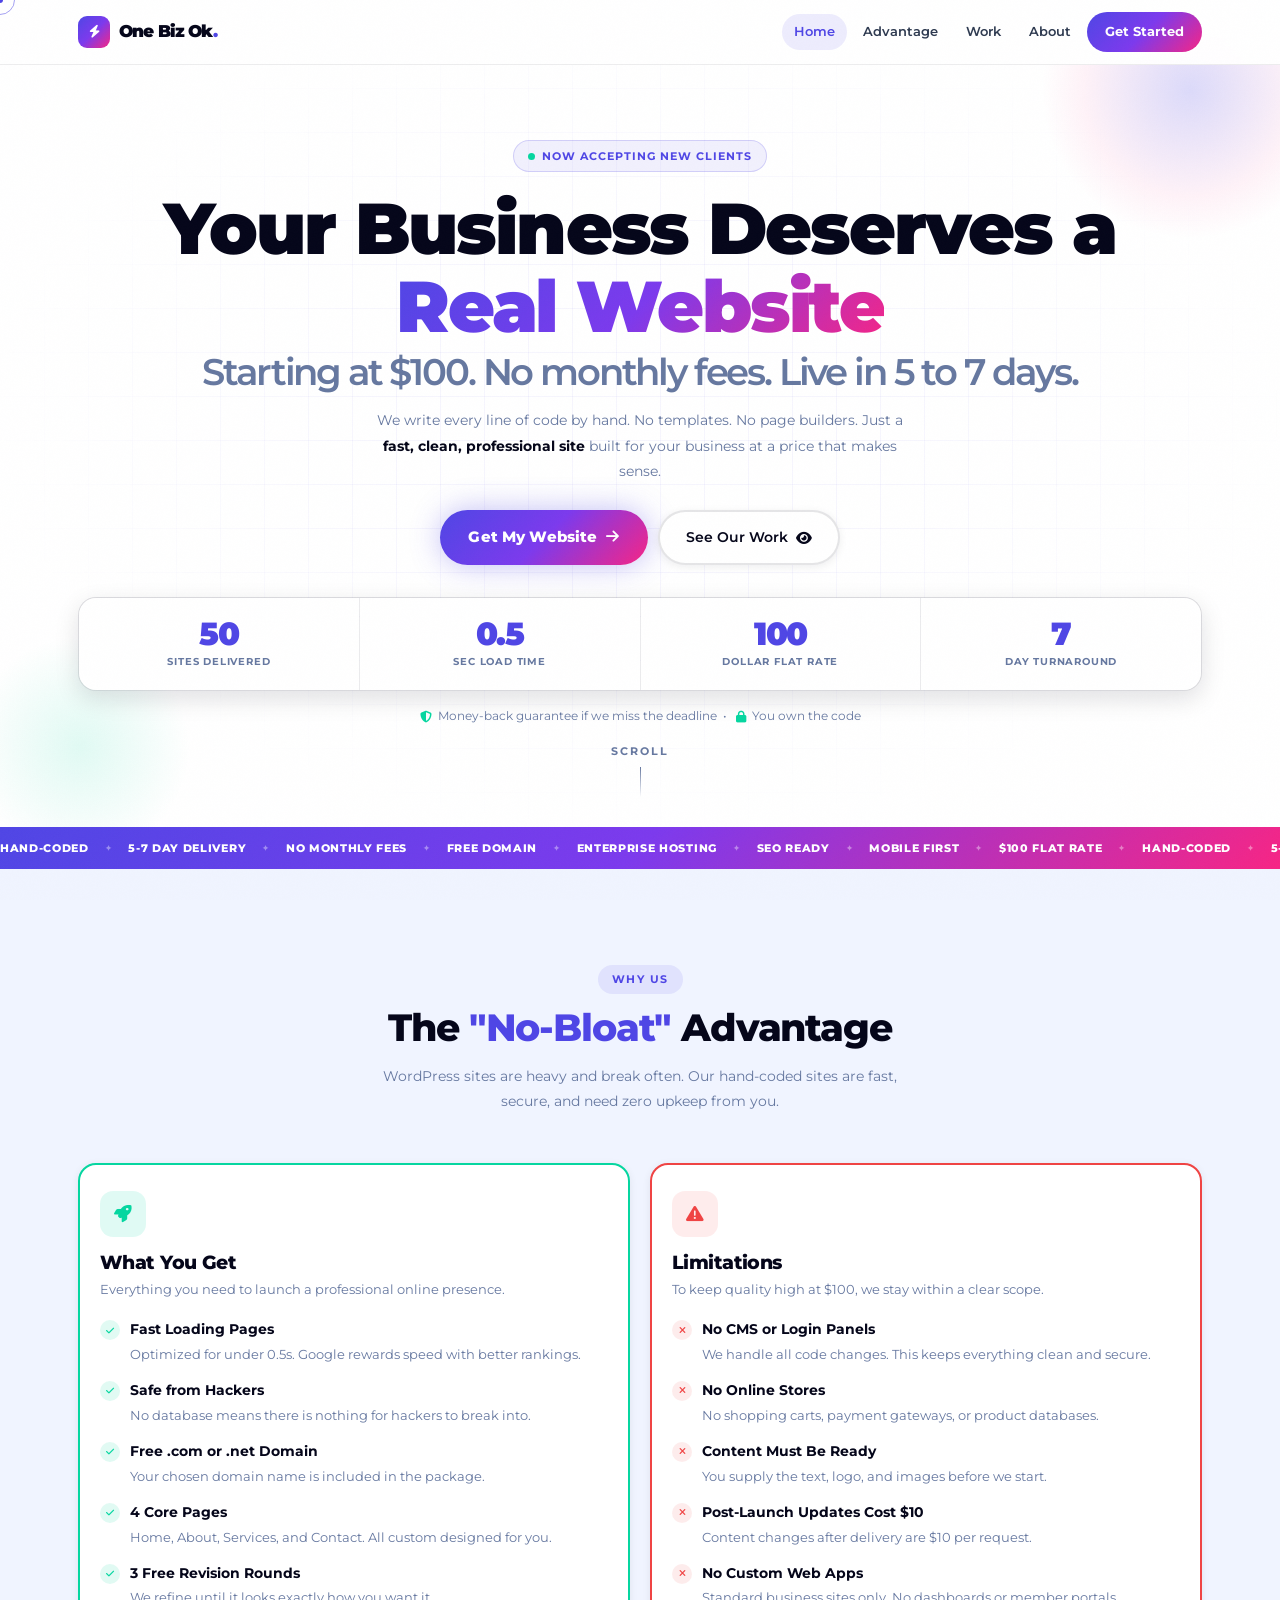
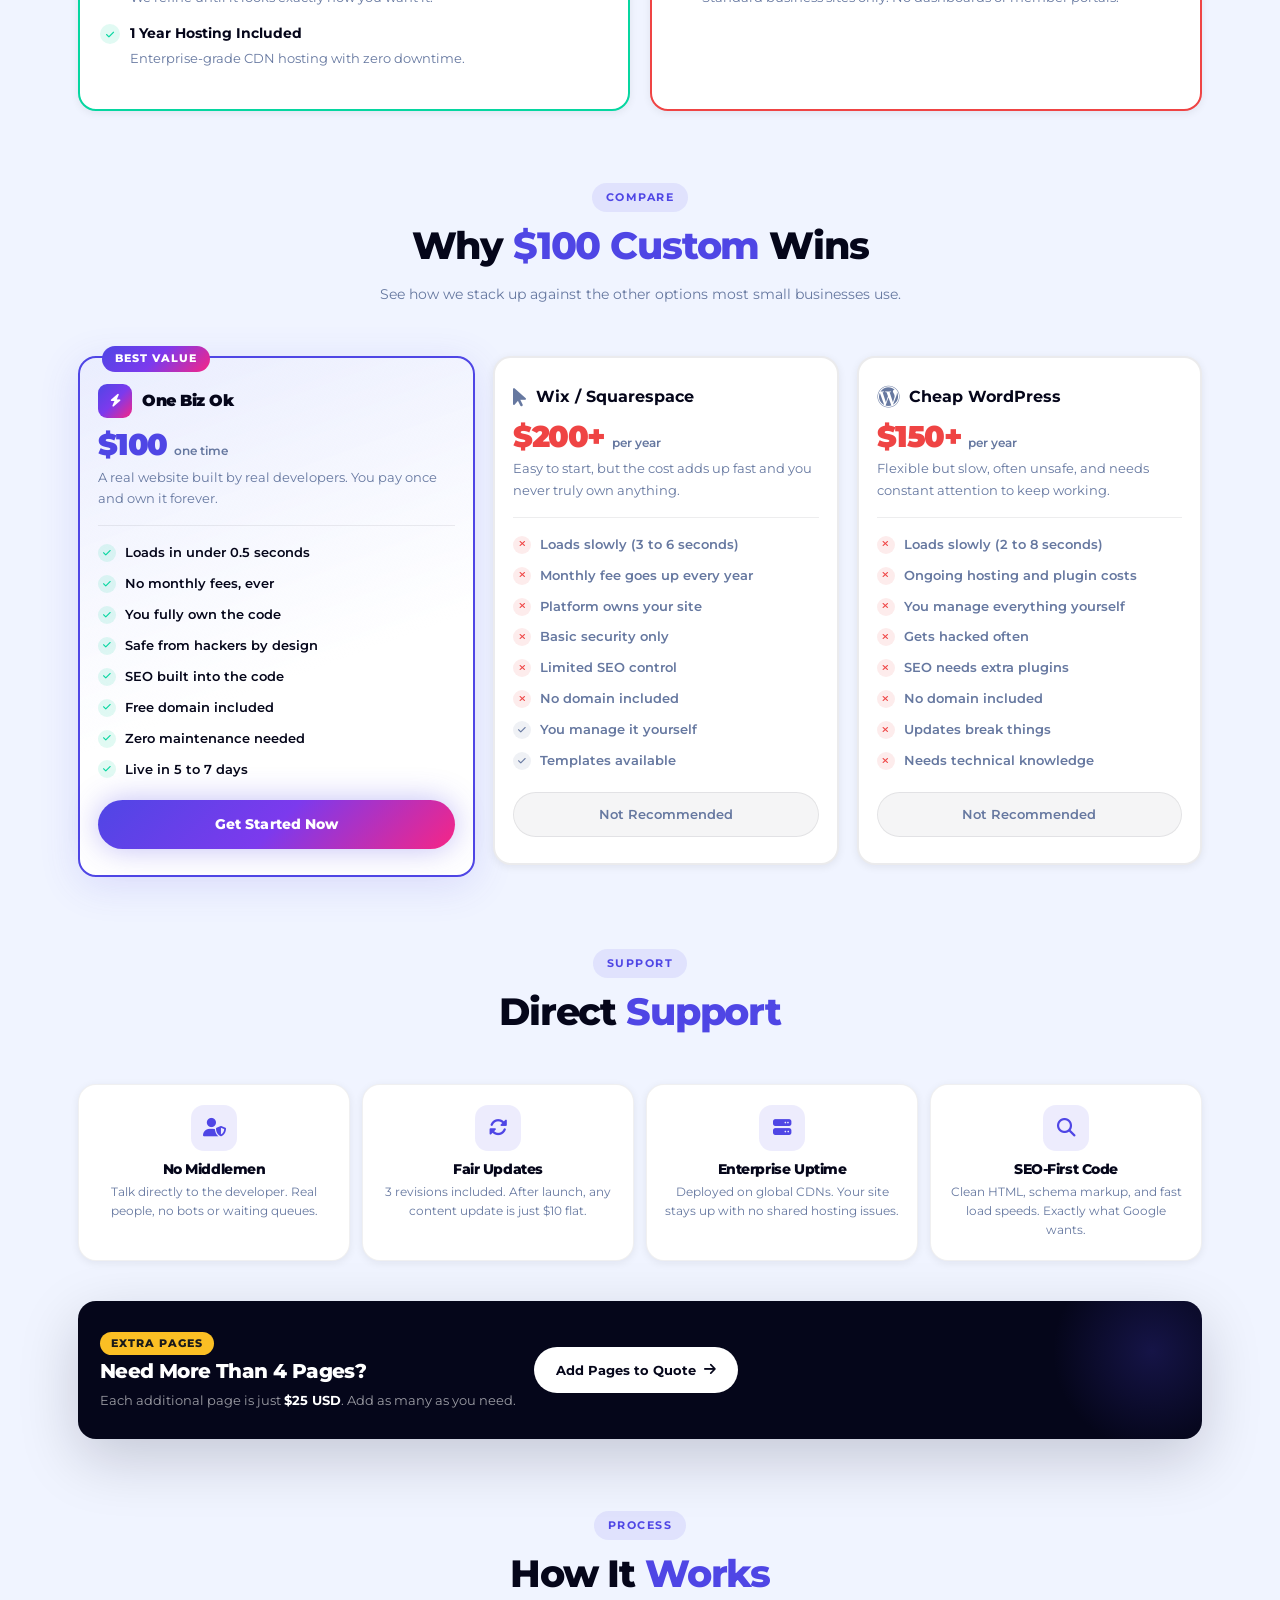
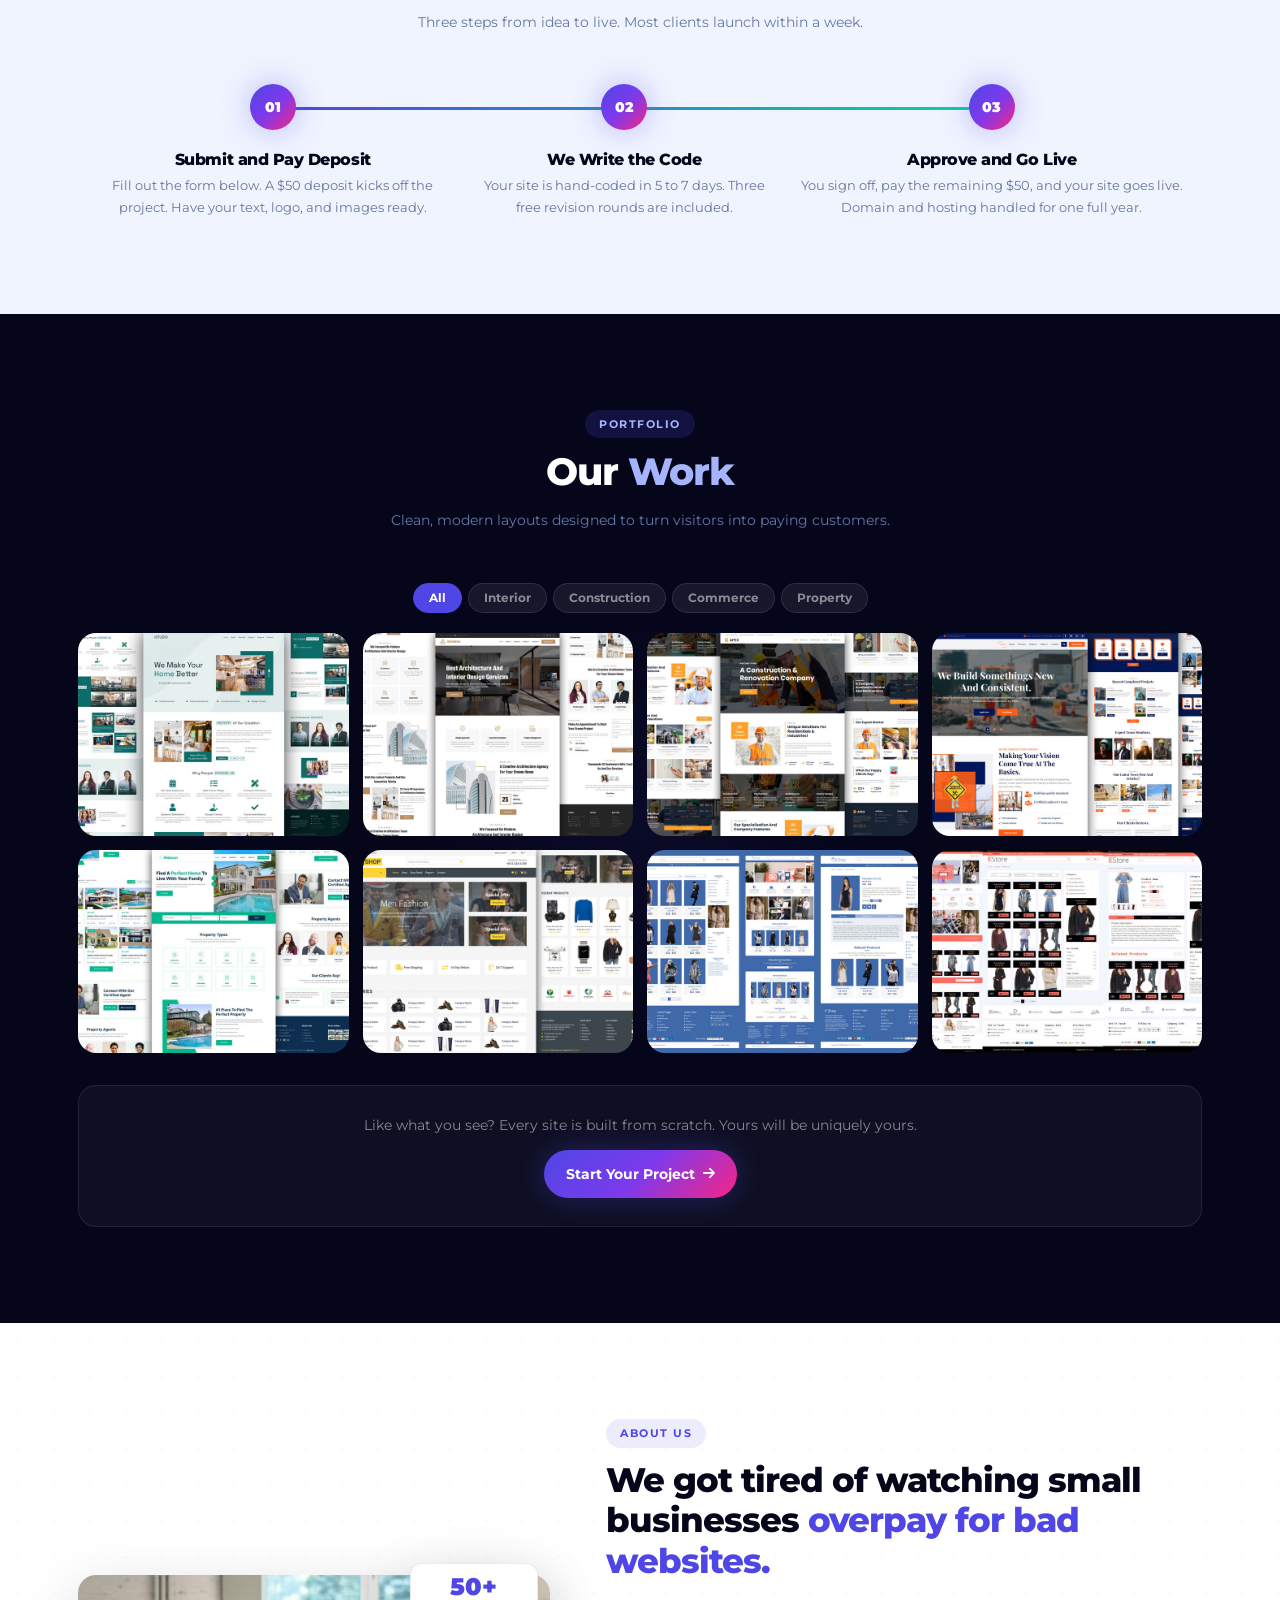
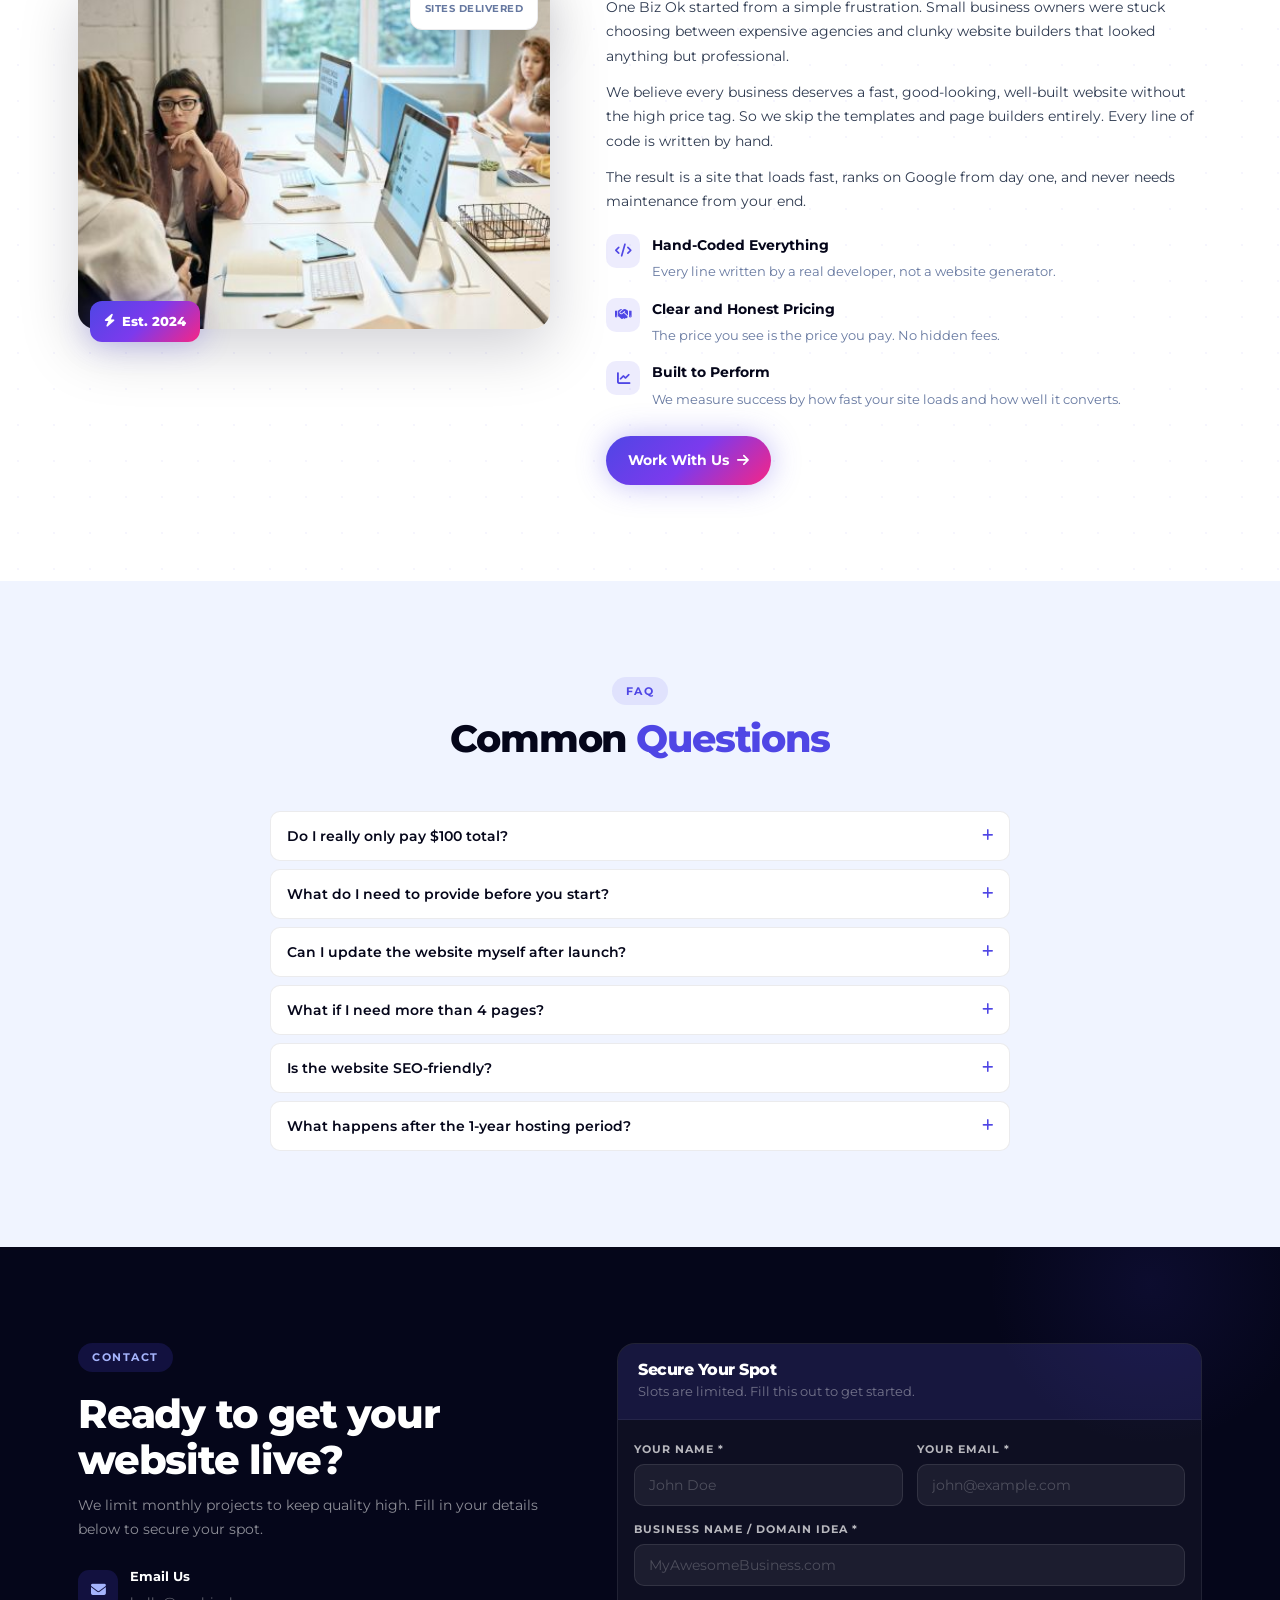
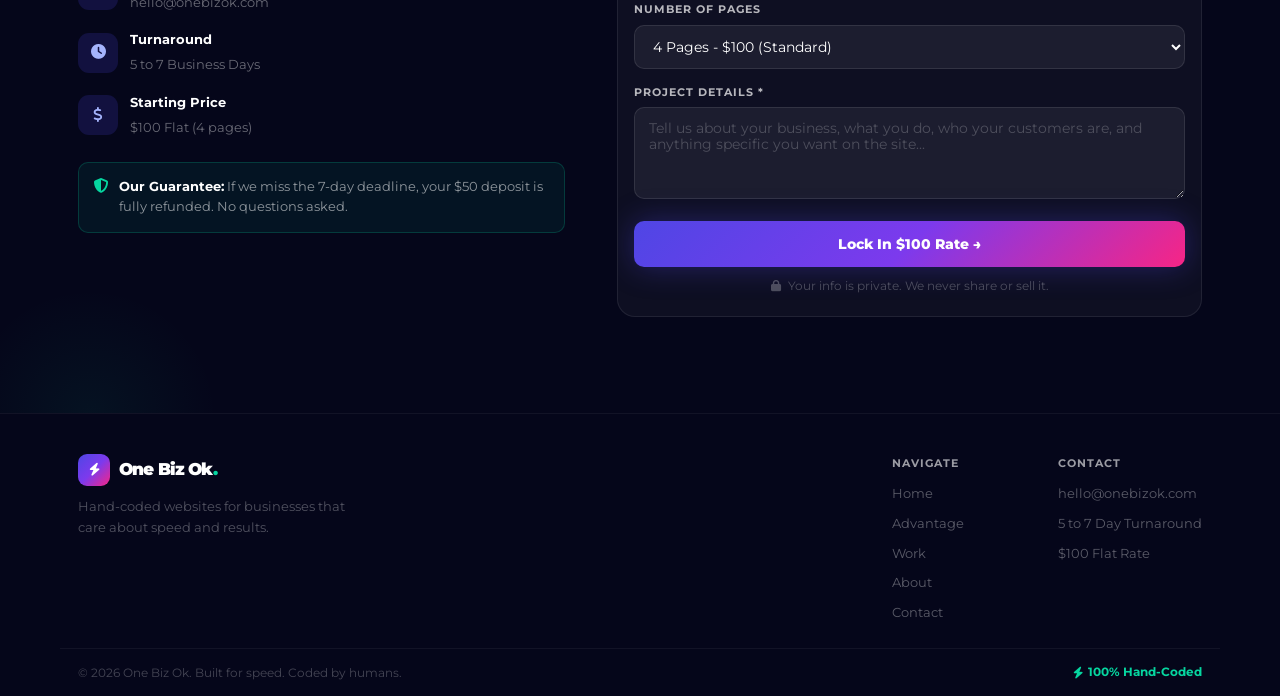
==== index.html @ f15f5c47 "Add files via upload" ====
<!DOCTYPE html>
<html lang="en">
<head>
    <meta charset="UTF-8">
    <meta name="viewport" content="width=device-width, initial-scale=1.0">
    <title>One Biz Ok | $100 Custom Websites for Small Businesses</title>
    <meta name="description" content="Get a fast, hand-coded custom website for just $100. Zero monthly fees, 5-7 day turnaround, SEO-ready. One website. One business. One price.">
    <meta name="keywords" content="affordable website design, custom website $100, small business website, fast website development, no monthly fees website">
    <meta property="og:title" content="One Biz Ok | $100 Custom Websites">
    <meta property="og:description" content="Fast, hand-coded websites for small businesses. One-time payment. 5-7 day delivery. Zero monthly fees.">
    <meta property="og:type" content="website">
    <meta name="robots" content="index, follow">
    <link rel="icon" type="image/png" href="favicon.png">
    <link rel="shortcut icon" href="favicon.ico">
    <link rel="preconnect" href="https://fonts.googleapis.com">
    <link rel="preconnect" href="https://fonts.gstatic.com" crossorigin>
    <link href="https://fonts.googleapis.com/css2?family=Montserrat:ital,wght@0,400;0,500;0,600;0,700;0,800;0,900;1,400&display=swap" rel="stylesheet">
    <link rel="stylesheet" href="https://cdnjs.cloudflare.com/ajax/libs/font-awesome/6.4.0/css/all.min.css">
    <link rel="stylesheet" href="styles.css">
    <script type="application/ld+json">
    {"@context":"https://schema.org","@type":"ProfessionalService","name":"One Biz Ok","description":"Affordable custom website development for small businesses","priceRange":"$100","serviceType":"Web Development"}
    </script>
</head>
<body>

<div class="cursor-dot"></div>
<div class="cursor-ring"></div>
<div class="noise-overlay"></div>

<!-- HEADER -->
<header class="obo-header" id="header">
    <div class="obo-nav-container">
        <a href="#home" class="obo-logo">
            <span class="logo-icon"><i class="fas fa-bolt"></i></span>
            <span class="logo-text">One Biz Ok<span class="logo-dot">.</span></span>
        </a>
        <nav class="obo-nav" id="mainNav">
            <a href="#home" class="nav-link active">Home</a>
            <a href="#advantage" class="nav-link">Advantage</a>
            <a href="#portfolio" class="nav-link">Work</a>
            <a href="#about" class="nav-link">About</a>
            <a href="#contact" class="obo-btn-nav nav-link">Get Started</a>
        </nav>
        <button class="obo-mobile-toggle" id="mobileToggle" aria-label="Toggle Menu">
            <span></span><span></span><span></span>
        </button>
    </div>
</header>

<!-- MOBILE MENU -->
<div class="mobile-menu" id="mobileMenu">
    <a href="#home" class="mobile-nav-link"><span><i class="fas fa-home" style="margin-right:10px;color:var(--primary);width:18px;"></i>Home</span><span class="nav-arrow"><i class="fas fa-arrow-right"></i></span></a>
    <a href="#advantage" class="mobile-nav-link"><span><i class="fas fa-bolt" style="margin-right:10px;color:var(--primary);width:18px;"></i>Advantage</span><span class="nav-arrow"><i class="fas fa-arrow-right"></i></span></a>
    <a href="#portfolio" class="mobile-nav-link"><span><i class="fas fa-images" style="margin-right:10px;color:var(--primary);width:18px;"></i>Work</span><span class="nav-arrow"><i class="fas fa-arrow-right"></i></span></a>
    <a href="#about" class="mobile-nav-link"><span><i class="fas fa-users" style="margin-right:10px;color:var(--primary);width:18px;"></i>About</span><span class="nav-arrow"><i class="fas fa-arrow-right"></i></span></a>
    <a href="#contact" class="mobile-nav-link mobile-cta"><i class="fas fa-arrow-right" style="margin-right:10px;"></i>Get Started Now</a>
    <div class="mobile-menu-footer">
        <div class="mobile-contact-info">
            <a href="mailto:hello@onebizok.com"><i class="fas fa-envelope"></i>hello@onebizok.com</a>
            <a href="#contact"><i class="fas fa-dollar-sign"></i>$100 flat rate, 4 pages</a>
        </div>
    </div>
</div>

<!-- HERO -->
<section id="home" class="obo-hero">
    <div class="hero-grid-bg"></div>
    <div class="hero-glow-1"></div>
    <div class="hero-glow-2"></div>
    <div class="obo-container">
        <div class="hero-container">
            <div class="hero-eyebrow">
                <span class="eyebrow-dot"></span>
                Now Accepting New Clients
            </div>
            <h1 class="obo-title">
                Your Business Deserves a
                <span class="title-highlight">Real Website</span>
                <span class="title-price">Starting at $100. No monthly fees. Live in 5 to 7 days.</span>
            </h1>
            <p class="obo-subtitle">
                We write every line of code by hand. No templates. No page builders. Just a <strong>fast, clean, professional site</strong> built for your business at a price that makes sense.
            </p>
            <div class="obo-hero-actions">
                <a href="#contact" class="obo-btn-primary-lg">Get My Website <i class="fas fa-arrow-right"></i></a>
                <a href="#portfolio" class="obo-btn-ghost-lg">See Our Work <i class="fas fa-eye"></i></a>
            </div>
            <div class="obo-stats">
                <div class="stat-item">
                    <div class="stat-num" data-count="50">50</div>
                    <div class="stat-label">Sites Delivered</div>
                </div>
                <div class="stat-item">
                    <div class="stat-num" data-count="0.5">0.5</div>
                    <div class="stat-label">Sec Load Time</div>
                </div>
                <div class="stat-item">
                    <div class="stat-num" data-count="100">100</div>
                    <div class="stat-label">Dollar Flat Rate</div>
                </div>
                <div class="stat-item">
                    <div class="stat-num" data-count="7">7</div>
                    <div class="stat-label">Day Turnaround</div>
                </div>
            </div>
            <p class="hero-trust">
                <i class="fas fa-shield-alt"></i> Money-back guarantee if we miss the deadline &nbsp;&bull;&nbsp;
                <i class="fas fa-lock"></i> You own the code
            </p>
        </div>
    </div>
    <div class="hero-scroll-indicator">
        <span>Scroll</span>
        <div class="scroll-line"></div>
    </div>
</section>

<!-- MARQUEE -->
<div class="obo-marquee-wrapper">
    <div class="obo-marquee">
        <div class="marquee-track" aria-hidden="true">
            <span>Hand-Coded</span><span class="sep">&#10022;</span>
            <span>5-7 Day Delivery</span><span class="sep">&#10022;</span>
            <span>No Monthly Fees</span><span class="sep">&#10022;</span>
            <span>Free Domain</span><span class="sep">&#10022;</span>
            <span>Enterprise Hosting</span><span class="sep">&#10022;</span>
            <span>SEO Ready</span><span class="sep">&#10022;</span>
            <span>Mobile First</span><span class="sep">&#10022;</span>
            <span>$100 Flat Rate</span><span class="sep">&#10022;</span>
            <span>Hand-Coded</span><span class="sep">&#10022;</span>
            <span>5-7 Day Delivery</span><span class="sep">&#10022;</span>
            <span>No Monthly Fees</span><span class="sep">&#10022;</span>
            <span>Free Domain</span><span class="sep">&#10022;</span>
            <span>Enterprise Hosting</span><span class="sep">&#10022;</span>
            <span>SEO Ready</span><span class="sep">&#10022;</span>
            <span>Mobile First</span><span class="sep">&#10022;</span>
            <span>$100 Flat Rate</span><span class="sep">&#10022;</span>
        </div>
    </div>
</div>

<!-- ADVANTAGE -->
<section id="advantage" class="obo-section obo-light-bg">
    <div class="obo-container">
        <div class="section-header reveal">
            <div class="section-tag">Why Us</div>
            <h2 class="obo-section-title">The <span>"No-Bloat"</span> Advantage</h2>
            <p class="obo-section-desc">WordPress sites are heavy and break often. Our hand-coded sites are fast, secure, and need zero upkeep from you.</p>
        </div>

        <div class="obo-split-grid reveal">
            <div class="obo-panel obo-panel-green">
                <div class="panel-icon-wrap green-icon"><i class="fas fa-rocket"></i></div>
                <h3>What You Get</h3>
                <p class="panel-sub">Everything you need to launch a professional online presence.</p>
                <ul class="obo-check-list">
                    <li><div class="check-icon green-check"><i class="fas fa-check"></i></div><div><strong>Fast Loading Pages</strong><span>Optimized for under 0.5s. Google rewards speed with better rankings.</span></div></li>
                    <li><div class="check-icon green-check"><i class="fas fa-check"></i></div><div><strong>Safe from Hackers</strong><span>No database means there is nothing for hackers to break into.</span></div></li>
                    <li><div class="check-icon green-check"><i class="fas fa-check"></i></div><div><strong>Free .com or .net Domain</strong><span>Your chosen domain name is included in the package.</span></div></li>
                    <li><div class="check-icon green-check"><i class="fas fa-check"></i></div><div><strong>4 Core Pages</strong><span>Home, About, Services, and Contact. All custom designed for you.</span></div></li>
                    <li><div class="check-icon green-check"><i class="fas fa-check"></i></div><div><strong>3 Free Revision Rounds</strong><span>We refine until it looks exactly how you want it.</span></div></li>
                    <li><div class="check-icon green-check"><i class="fas fa-check"></i></div><div><strong>1 Year Hosting Included</strong><span>Enterprise-grade CDN hosting with zero downtime.</span></div></li>
                </ul>
            </div>
            <div class="obo-panel obo-panel-red">
                <div class="panel-icon-wrap red-icon"><i class="fas fa-exclamation-triangle"></i></div>
                <h3>Limitations</h3>
                <p class="panel-sub">To keep quality high at $100, we stay within a clear scope.</p>
                <ul class="obo-check-list">
                    <li><div class="check-icon red-check"><i class="fas fa-times"></i></div><div><strong>No CMS or Login Panels</strong><span>We handle all code changes. This keeps everything clean and secure.</span></div></li>
                    <li><div class="check-icon red-check"><i class="fas fa-times"></i></div><div><strong>No Online Stores</strong><span>No shopping carts, payment gateways, or product databases.</span></div></li>
                    <li><div class="check-icon red-check"><i class="fas fa-times"></i></div><div><strong>Content Must Be Ready</strong><span>You supply the text, logo, and images before we start.</span></div></li>
                    <li><div class="check-icon red-check"><i class="fas fa-times"></i></div><div><strong>Post-Launch Updates Cost $10</strong><span>Content changes after delivery are $10 per request.</span></div></li>
                    <li><div class="check-icon red-check"><i class="fas fa-times"></i></div><div><strong>No Custom Web Apps</strong><span>Standard business sites only. No dashboards or member portals.</span></div></li>
                </ul>
            </div>
        </div>

        <div class="section-header reveal" style="margin-top:72px;">
            <div class="section-tag">Compare</div>
            <h2 class="obo-section-title">Why <span>$100 Custom</span> Wins</h2>
            <p class="obo-section-desc">See how we stack up against the other options most small businesses use.</p>
        </div>
        <div class="compare-cards reveal">

            <div class="compare-card compare-card-featured">
                <div class="compare-card-badge">Best Value</div>
                <div class="compare-card-logo">
                    <span class="logo-icon" style="width:34px;height:34px;font-size:0.8rem;"><i class="fas fa-bolt"></i></span>
                    <span style="font-weight:900;font-size:0.97rem;letter-spacing:-0.03em;">One Biz Ok</span>
                </div>
                <div class="compare-price">$100 <span>one time</span></div>
                <p class="compare-desc">A real website built by real developers. You pay once and own it forever.</p>
                <ul class="compare-list">
                    <li><i class="fas fa-check"></i> Loads in under 0.5 seconds</li>
                    <li><i class="fas fa-check"></i> No monthly fees, ever</li>
                    <li><i class="fas fa-check"></i> You fully own the code</li>
                    <li><i class="fas fa-check"></i> Safe from hackers by design</li>
                    <li><i class="fas fa-check"></i> SEO built into the code</li>
                    <li><i class="fas fa-check"></i> Free domain included</li>
                    <li><i class="fas fa-check"></i> Zero maintenance needed</li>
                    <li><i class="fas fa-check"></i> Live in 5 to 7 days</li>
                </ul>
                <a href="#contact" class="compare-cta-btn">Get Started Now</a>
            </div>

            <div class="compare-card">
                <div class="compare-card-logo">
                    <i class="fas fa-mouse-pointer" style="color:var(--text-light);font-size:1.3rem;"></i>
                    <span style="font-weight:700;font-size:0.97rem;">Wix / Squarespace</span>
                </div>
                <div class="compare-price compare-price-bad">$200+ <span>per year</span></div>
                <p class="compare-desc">Easy to start, but the cost adds up fast and you never truly own anything.</p>
                <ul class="compare-list compare-list-bad">
                    <li><i class="fas fa-times"></i> Loads slowly (3 to 6 seconds)</li>
                    <li><i class="fas fa-times"></i> Monthly fee goes up every year</li>
                    <li><i class="fas fa-times"></i> Platform owns your site</li>
                    <li><i class="fas fa-times"></i> Basic security only</li>
                    <li><i class="fas fa-times"></i> Limited SEO control</li>
                    <li><i class="fas fa-times"></i> No domain included</li>
                    <li><i class="fas fa-check compare-neutral"></i> You manage it yourself</li>
                    <li><i class="fas fa-check compare-neutral"></i> Templates available</li>
                </ul>
                <div class="compare-no-btn">Not Recommended</div>
            </div>

            <div class="compare-card">
                <div class="compare-card-logo">
                    <i class="fab fa-wordpress" style="color:var(--text-light);font-size:1.4rem;"></i>
                    <span style="font-weight:700;font-size:0.97rem;">Cheap WordPress</span>
                </div>
                <div class="compare-price compare-price-bad">$150+ <span>per year</span></div>
                <p class="compare-desc">Flexible but slow, often unsafe, and needs constant attention to keep working.</p>
                <ul class="compare-list compare-list-bad">
                    <li><i class="fas fa-times"></i> Loads slowly (2 to 8 seconds)</li>
                    <li><i class="fas fa-times"></i> Ongoing hosting and plugin costs</li>
                    <li><i class="fas fa-times"></i> You manage everything yourself</li>
                    <li><i class="fas fa-times"></i> Gets hacked often</li>
                    <li><i class="fas fa-times"></i> SEO needs extra plugins</li>
                    <li><i class="fas fa-times"></i> No domain included</li>
                    <li><i class="fas fa-times"></i> Updates break things</li>
                    <li><i class="fas fa-times"></i> Needs technical knowledge</li>
                </ul>
                <div class="compare-no-btn">Not Recommended</div>
            </div>

        </div>

        <div class="section-header reveal" style="margin-top:72px;">
            <div class="section-tag">Support</div>
            <h2 class="obo-section-title">Direct <span>Support</span></h2>
        </div>
        <div class="obo-support-grid reveal">
            <div class="obo-support-card"><div class="support-icon-wrap"><i class="fas fa-user-shield"></i></div><h3>No Middlemen</h3><p>Talk directly to the developer. Real people, no bots or waiting queues.</p></div>
            <div class="obo-support-card"><div class="support-icon-wrap"><i class="fas fa-sync-alt"></i></div><h3>Fair Updates</h3><p>3 revisions included. After launch, any content update is just $10 flat.</p></div>
            <div class="obo-support-card"><div class="support-icon-wrap"><i class="fas fa-server"></i></div><h3>Enterprise Uptime</h3><p>Deployed on global CDNs. Your site stays up with no shared hosting issues.</p></div>
            <div class="obo-support-card"><div class="support-icon-wrap"><i class="fas fa-search"></i></div><h3>SEO-First Code</h3><p>Clean HTML, schema markup, and fast load speeds. Exactly what Google wants.</p></div>
        </div>

        <div class="obo-upsell-banner reveal">
            <div class="upsell-glow"></div>
            <div class="obo-upsell-content">
                <div class="upsell-tag">Extra Pages</div>
                <h3>Need More Than 4 Pages?</h3>
                <p>Each additional page is just <strong>$25 USD</strong>. Add as many as you need.</p>
            </div>
            <a href="#contact" class="obo-btn-upsell">Add Pages to Quote <i class="fas fa-arrow-right"></i></a>
        </div>

        <div class="section-header reveal" style="margin-top:72px;">
            <div class="section-tag">Process</div>
            <h2 class="obo-section-title">How It <span>Works</span></h2>
            <p class="obo-section-desc">Three steps from idea to live. Most clients launch within a week.</p>
        </div>
        <div class="obo-timeline reveal">
            <div class="obo-step">
                <div class="obo-step-num">01</div>
                <div class="step-content">
                    <h4>Submit and Pay Deposit</h4>
                    <p>Fill out the form below. A $50 deposit kicks off the project. Have your text, logo, and images ready.</p>
                </div>
            </div>
            <div class="obo-step">
                <div class="obo-step-num">02</div>
                <div class="step-content">
                    <h4>We Write the Code</h4>
                    <p>Your site is hand-coded in 5 to 7 days. Three free revision rounds are included.</p>
                </div>
            </div>
            <div class="obo-step">
                <div class="obo-step-num">03</div>
                <div class="step-content">
                    <h4>Approve and Go Live</h4>
                    <p>You sign off, pay the remaining $50, and your site goes live. Domain and hosting handled for one full year.</p>
                </div>
            </div>
        </div>
    </div>
</section>

<!-- PORTFOLIO -->
<section id="portfolio" class="obo-section obo-dark-section">
    <div class="portfolio-bg-glow"></div>
    <div class="obo-container">
        <div class="section-header reveal">
            <div class="section-tag light-tag">Portfolio</div>
            <h2 class="obo-section-title light-title">Our <span>Work</span></h2>
            <p class="obo-section-desc light-desc">Clean, modern layouts designed to turn visitors into paying customers.</p>
        </div>
        <div class="portfolio-filter reveal">
            <button class="filter-btn active" data-filter="all">All</button>
            <button class="filter-btn" data-filter="interior">Interior</button>
            <button class="filter-btn" data-filter="construction">Construction</button>
            <button class="filter-btn" data-filter="ecommerce">Commerce</button>
            <button class="filter-btn" data-filter="property">Property</button>
        </div>
        <div class="obo-portfolio-grid reveal">
            <div class="obo-portfolio-item" onclick="openLightbox(0)" data-category="interior"><img src="images/demo/interior-design-website-template.jpg" alt="Interior Design Website" loading="lazy"><div class="obo-overlay"><div class="overlay-content"><div class="overlay-circle"><i class="fas fa-eye"></i></div><h4>Interior Design</h4><span class="overlay-tag">Lifestyle</span></div></div></div>
            <div class="obo-portfolio-item" onclick="openLightbox(1)" data-category="construction"><img src="images/demo/architecture-html-template.jpg" alt="Architecture Website" loading="lazy"><div class="obo-overlay"><div class="overlay-content"><div class="overlay-circle"><i class="fas fa-eye"></i></div><h4>Architecture</h4><span class="overlay-tag">Construction</span></div></div></div>
            <div class="obo-portfolio-item" onclick="openLightbox(2)" data-category="construction"><img src="images/demo/home-repair-website-template.jpg" alt="Home Repair Website" loading="lazy"><div class="obo-overlay"><div class="overlay-content"><div class="overlay-circle"><i class="fas fa-eye"></i></div><h4>Home Repair</h4><span class="overlay-tag">Services</span></div></div></div>
            <div class="obo-portfolio-item" onclick="openLightbox(3)" data-category="construction"><img src="images/demo/building-construction-website-template.jpg" alt="Construction Website" loading="lazy"><div class="obo-overlay"><div class="overlay-content"><div class="overlay-circle"><i class="fas fa-eye"></i></div><h4>Construction</h4><span class="overlay-tag">Construction</span></div></div></div>
            <div class="obo-portfolio-item" onclick="openLightbox(4)" data-category="property"><img src="images/demo/real-estate-html-template.jpg" alt="Real Estate Website" loading="lazy"><div class="obo-overlay"><div class="overlay-content"><div class="overlay-circle"><i class="fas fa-eye"></i></div><h4>Real Estate</h4><span class="overlay-tag">Property</span></div></div></div>
            <div class="obo-portfolio-item" onclick="openLightbox(5)" data-category="ecommerce"><img src="images/demo/online-shop-website-template.jpg" alt="Online Shop Website" loading="lazy"><div class="obo-overlay"><div class="overlay-content"><div class="overlay-circle"><i class="fas fa-eye"></i></div><h4>Online Shop</h4><span class="overlay-tag">Commerce</span></div></div></div>
            <div class="obo-portfolio-item" onclick="openLightbox(6)" data-category="ecommerce"><img src="images/demo/bootstrap-ecommerce-template.jpg" alt="Fashion Store Website" loading="lazy"><div class="obo-overlay"><div class="overlay-content"><div class="overlay-circle"><i class="fas fa-eye"></i></div><h4>Fashion Store</h4><span class="overlay-tag">Commerce</span></div></div></div>
            <div class="obo-portfolio-item" onclick="openLightbox(7)" data-category="ecommerce"><img src="images/demo/ecommerce-html-template.jpg" alt="Ecommerce Website" loading="lazy"><div class="obo-overlay"><div class="overlay-content"><div class="overlay-circle"><i class="fas fa-eye"></i></div><h4>Modern Store</h4><span class="overlay-tag">Commerce</span></div></div></div>
        </div>
        <div class="portfolio-cta reveal">
            <p>Like what you see? Every site is built from scratch. Yours will be uniquely yours.</p>
            <a href="#contact" class="obo-btn-primary">Start Your Project <i class="fas fa-arrow-right"></i></a>
        </div>
    </div>
</section>

<!-- ABOUT -->
<section id="about" class="obo-section obo-about-section">
    <div class="about-bg-pattern"></div>
    <div class="obo-container">
        <div class="about-grid">
            <div class="about-image-col reveal">
                <div class="about-img-wrapper">
                    <img src="images/agency.jpg" alt="One Biz Ok Agency" class="about-img" loading="lazy">
                    <div class="about-img-badge"><i class="fas fa-bolt"></i><span>Est. 2024</span></div>
                    <div class="about-img-stat"><div class="about-stat-num">50+</div><div class="about-stat-label">Sites Delivered</div></div>
                </div>
            </div>
            <div class="about-content-col reveal reveal-delay-1">
                <div class="section-tag">About Us</div>
                <h2 class="about-title">We got tired of watching small businesses <span>overpay for bad websites.</span></h2>
                <p class="about-text">One Biz Ok started from a simple frustration. Small business owners were stuck choosing between expensive agencies and clunky website builders that looked anything but professional.</p>
                <p class="about-text">We believe every business deserves a fast, good-looking, well-built website without the high price tag. So we skip the templates and page builders entirely. Every line of code is written by hand.</p>
                <p class="about-text">The result is a site that loads fast, ranks on Google from day one, and never needs maintenance from your end.</p>
                <div class="about-values">
                    <div class="value-item"><div class="value-icon"><i class="fas fa-code"></i></div><div><strong>Hand-Coded Everything</strong><span>Every line written by a real developer, not a website generator.</span></div></div>
                    <div class="value-item"><div class="value-icon"><i class="fas fa-handshake"></i></div><div><strong>Clear and Honest Pricing</strong><span>The price you see is the price you pay. No hidden fees.</span></div></div>
                    <div class="value-item"><div class="value-icon"><i class="fas fa-chart-line"></i></div><div><strong>Built to Perform</strong><span>We measure success by how fast your site loads and how well it converts.</span></div></div>
                </div>
                <a href="#contact" class="obo-btn-primary about-btn">Work With Us <i class="fas fa-arrow-right"></i></a>
            </div>
        </div>
    </div>
</section>

<!-- FAQ -->
<section class="obo-section obo-light-bg">
    <div class="obo-container">
        <div class="section-header reveal">
            <div class="section-tag">FAQ</div>
            <h2 class="obo-section-title">Common <span>Questions</span></h2>
        </div>
        <div class="faq-grid reveal">
            <div class="faq-item"><button class="faq-question"><span>Do I really only pay $100 total?</span><i class="fas fa-plus faq-icon"></i></button><div class="faq-answer"><p>Yes. $50 upfront to start, $50 on delivery. After that, hosting renewal is a small annual fee (usually $15 to $30 per year). Content updates after launch are $10 per request. No monthly subscriptions, ever.</p></div></div>
            <div class="faq-item"><button class="faq-question"><span>What do I need to provide before you start?</span><i class="fas fa-plus faq-icon"></i></button><div class="faq-answer"><p>Your business name, the text content for each page, your logo (or we will use a simple text logo), and any images you want to use. The more detail you give us, the better the first draft will be.</p></div></div>
            <div class="faq-item"><button class="faq-question"><span>Can I update the website myself after launch?</span><i class="fas fa-plus faq-icon"></i></button><div class="faq-answer"><p>Not directly. There is no CMS login. This is by design. Static code cannot be accidentally broken. Any updates are handled by us for $10 per request, usually done within 24 to 48 hours.</p></div></div>
            <div class="faq-item"><button class="faq-question"><span>What if I need more than 4 pages?</span><i class="fas fa-plus faq-icon"></i></button><div class="faq-answer"><p>No problem. Additional pages are $25 each. Just mention it when you fill in the project form and we will add it to your quote before you pay the deposit.</p></div></div>
            <div class="faq-item"><button class="faq-question"><span>Is the website SEO-friendly?</span><i class="fas fa-plus faq-icon"></i></button><div class="faq-answer"><p>Yes. Every site includes proper semantic HTML, meta tags, Open Graph tags, structured data (schema markup), mobile optimization, and fast load speeds. These are all the technical SEO foundations Google looks for.</p></div></div>
            <div class="faq-item"><button class="faq-question"><span>What happens after the 1-year hosting period?</span><i class="fas fa-plus faq-icon"></i></button><div class="faq-answer"><p>We will notify you 30 days before it expires. Renewal is a small annual fee covering your domain and hosting. Most clients renew for under $30 per year. You can also take the code and host it yourself anywhere you like.</p></div></div>
        </div>
    </div>
</section>

<!-- CONTACT -->
<section id="contact" class="obo-section obo-dark-bg" style="overflow:hidden;">
    <div class="contact-glow-1"></div>
    <div class="contact-glow-2"></div>
    <div class="obo-container">
        <div class="obo-contact-grid">
            <div class="contact-info reveal">
                <div class="section-tag light-tag">Contact</div>
                <h2>Ready to get your<br>website live?</h2>
                <p>We limit monthly projects to keep quality high. Fill in your details below to secure your spot.</p>
                <div class="contact-methods">
                    <div class="contact-method"><div class="method-icon"><i class="fas fa-envelope"></i></div><div><strong>Email Us</strong><span>hello@onebizok.com</span></div></div>
                    <div class="contact-method"><div class="method-icon"><i class="fas fa-clock"></i></div><div><strong>Turnaround</strong><span>5 to 7 Business Days</span></div></div>
                    <div class="contact-method"><div class="method-icon"><i class="fas fa-dollar-sign"></i></div><div><strong>Starting Price</strong><span>$100 Flat (4 pages)</span></div></div>
                </div>
                <div class="contact-guarantee">
                    <i class="fas fa-shield-alt"></i>
                    <p><strong>Our Guarantee:</strong> If we miss the 7-day deadline, your $50 deposit is fully refunded. No questions asked.</p>
                </div>
            </div>
            <div class="contact-form-wrapper reveal reveal-delay-1">
                <div class="form-header">
                    <h3>Secure Your Spot</h3>
                    <p>Slots are limited. Fill this out to get started.</p>
                </div>
                <form id="obo-form" class="obo-form">
                    <input type="checkbox" name="botcheck" style="display:none;">
                    <div id="form-status" class="form-status"></div>
                    <div class="form-row">
                        <div class="input-group">
                            <label>Your Name *</label>
                            <input type="text" name="name" placeholder="John Doe" required autocomplete="name">
                        </div>
                        <div class="input-group">
                            <label>Your Email *</label>
                            <input type="email" name="email" placeholder="john@example.com" required autocomplete="email">
                        </div>
                    </div>
                    <div class="input-group">
                        <label>Business Name / Domain Idea *</label>
                        <input type="text" name="business" placeholder="MyAwesomeBusiness.com" required>
                    </div>
                    <div class="input-group">
                        <label>Number of Pages</label>
                        <select name="pages">
                            <option value="4 pages - $100">4 Pages - $100 (Standard)</option>
                            <option value="5 pages - $125">5 Pages - $125</option>
                            <option value="6 pages - $150">6 Pages - $150</option>
                            <option value="7+ pages - custom">7+ Pages - Custom Quote</option>
                        </select>
                    </div>
                    <div class="input-group">
                        <label>Project Details *</label>
                        <textarea name="message" placeholder="Tell us about your business, what you do, who your customers are, and anything specific you want on the site..." rows="4" required></textarea>
                    </div>
                    <button type="submit" class="obo-btn-submit">
                        <span id="btn-text">Lock In $100 Rate &rarr;</span>
                        <div id="btn-loader" class="btn-loader" style="display:none;"></div>
                    </button>
                    <p class="form-note"><i class="fas fa-lock"></i> Your info is private. We never share or sell it.</p>
                </form>
            </div>
        </div>
    </div>
</section>

<!-- FOOTER -->
<footer class="obo-footer">
    <div class="footer-inner">
        <div class="footer-brand">
            <a href="#home" class="obo-logo">
                <span class="logo-icon"><i class="fas fa-bolt"></i></span>
                <span class="logo-text">One Biz Ok<span class="logo-dot">.</span></span>
            </a>
            <p>Hand-coded websites for businesses that care about speed and results.</p>
        </div>
        <div class="footer-links">
            <div class="footer-col">
                <strong>Navigate</strong>
                <a href="#home">Home</a>
                <a href="#advantage">Advantage</a>
                <a href="#portfolio">Work</a>
                <a href="#about">About</a>
                <a href="#contact">Contact</a>
            </div>
            <div class="footer-col">
                <strong>Contact</strong>
                <a href="mailto:hello@onebizok.com">hello@onebizok.com</a>
                <span>5 to 7 Day Turnaround</span>
                <span>$100 Flat Rate</span>
            </div>
        </div>
    </div>
    <div class="footer-bottom">
        <p>&copy; <span id="year"></span> One Biz Ok. Built for speed. Coded by humans.</p>
        <p class="footer-badge"><i class="fas fa-bolt"></i> 100% Hand-Coded</p>
    </div>
</footer>

<!-- LIGHTBOX -->
<div id="lightbox" class="obo-lightbox" role="dialog" aria-label="Portfolio Viewer">
    <button class="lb-close" onclick="closeLightbox()" aria-label="Close">&times;</button>
    <button class="lb-control lb-prev" onclick="changeSlide(-1)" aria-label="Previous"><i class="fas fa-chevron-left"></i></button>
    <button class="lb-control lb-next" onclick="changeSlide(1)" aria-label="Next"><i class="fas fa-chevron-right"></i></button>
    <div class="lb-img-wrap" onclick="event.stopPropagation()">
        <img id="lightbox-img" src="" alt="Portfolio Image">
    </div>
    <div class="lb-counter"><span id="lb-current">1</span> / <span id="lb-total">8</span></div>
    <div class="lb-backdrop" onclick="closeLightbox()"></div>
</div>

<!-- SCROLL TO TOP -->
<button class="scroll-top" id="scrollTop" aria-label="Scroll to top">
    <i class="fas fa-arrow-up"></i>
</button>

<!-- SUCCESS POPUP -->
<div id="successPopup" class="success-popup">
    <div class="success-popup-inner">
        <div class="success-icon-ring">
            <i class="fas fa-check"></i>
        </div>
        <div class="success-sparkles">
            <span class="spark spark-1"></span>
            <span class="spark spark-2"></span>
            <span class="spark spark-3"></span>
            <span class="spark spark-4"></span>
        </div>
        <h3 id="successPopupTitle">Hello!</h3>
        <p id="successPopupMsg">We have received your request and will be in touch soon.</p>
        <div class="success-slot-badge">
            <i class="fas fa-fire"></i>
            <span id="successSlotText">Slots are limited. Thank you for securing yours.</span>
        </div>
        <div class="success-steps">
            <div class="success-step"><div class="ss-num">1</div><div class="ss-text">Request received</div></div>
            <div class="success-step-line"></div>
            <div class="success-step"><div class="ss-num">2</div><div class="ss-text">We confirm your slot</div></div>
            <div class="success-step-line"></div>
            <div class="success-step"><div class="ss-num">3</div><div class="ss-text">Build starts</div></div>
        </div>
        <button class="success-close-btn" id="successCloseBtn">Got it, thanks!</button>
    </div>
</div>
<div id="successOverlay" class="success-overlay"></div>


<script src="app.js"></script>
</body>
</html>
---- styles.css ----
@import url('https://fonts.googleapis.com/css2?family=Montserrat:ital,wght@0,400;0,500;0,600;0,700;0,800;0,900;1,400&display=swap');

/* ===========================
   VARIABLES
   =========================== */
:root {
    --bg-main: #ffffff;
    --bg-alt: #f0f4ff;
    --bg-dark: #05061a;
    --bg-dark-2: #0c0f2e;
    --text-main: #2e3a50;
    --text-dark: #05061a;
    --text-light: #6678a0;
    --primary: #4f46e5;
    --primary-hover: #3730a3;
    --primary-light: rgba(79, 70, 229, 0.1);
    --secondary: #f97316;
    --accent: #06d6a0;
    --accent2: #f72585;
    --danger: #ef4444;
    --warning: #fbbf24;
    --grad-main: linear-gradient(135deg, #4f46e5 0%, #7c3aed 50%, #f72585 100%);
    --shadow-sm: 0 2px 8px rgba(5, 6, 26, 0.07);
    --shadow-md: 0 8px 24px rgba(5, 6, 26, 0.12);
    --shadow-lg: 0 20px 60px rgba(5, 6, 26, 0.18);
    --shadow-glow: 0 0 30px rgba(79, 70, 229, 0.35);
    --radius: 18px;
    --radius-sm: 10px;
    --font: 'Montserrat', sans-serif;
    --transition: 0.3s cubic-bezier(0.4, 0, 0.2, 1);
}

/* ===========================
   RESET AND BASE
   =========================== */
*, *::before, *::after {
    margin: 0;
    padding: 0;
    box-sizing: border-box;
}
html {
    scroll-behavior: smooth;
    scroll-padding-top: 68px;
    font-size: 15px;
    overflow-x: hidden;
}
body {
    font-family: var(--font);
    color: var(--text-main);
    background: var(--bg-main);
    line-height: 1.65;
    overflow-x: hidden;
    -webkit-font-smoothing: antialiased;
    -moz-osx-font-smoothing: grayscale;
    margin: 0;
    padding: 0;
}
h1, h2, h3, h4, h5 {
    font-family: var(--font);
    color: var(--text-dark);
    font-weight: 800;
    line-height: 1.15;
    letter-spacing: -0.03em;
}
a { text-decoration: none; transition: var(--transition); color: inherit; }
img { display: block; max-width: 100%; }
button { font-family: var(--font); border: none; cursor: pointer; background: none; }
input, textarea, select { font-family: var(--font); }
::selection { background: var(--primary); color: white; }

/* Source protection */
body { -webkit-user-select: none; -ms-user-select: none; user-select: none; }
.input-group input,
.input-group textarea,
.input-group select { -webkit-user-select: text; user-select: text; }
img { -webkit-user-drag: none; }

/* ===========================
   NOISE OVERLAY
   =========================== */
.noise-overlay {
    position: fixed;
    top: 0; left: 0;
    width: 100%; height: 100%;
    pointer-events: none;
    z-index: 9999;
    opacity: 0.018;
    background-image: url("data:image/svg+xml,%3Csvg viewBox='0 0 200 200' xmlns='http://www.w3.org/2000/svg'%3E%3Cfilter id='n'%3E%3CfeTurbulence type='fractalNoise' baseFrequency='0.75' numOctaves='3' stitchTiles='stitch'/%3E%3C/filter%3E%3Crect width='100%25' height='100%25' filter='url(%23n)'/%3E%3C/svg%3E");
    background-size: 200px 200px;
}

/* ===========================
   CURSOR - Desktop only
   =========================== */
.cursor-dot {
    position: fixed;
    width: 6px; height: 6px;
    background: var(--primary);
    border-radius: 50%;
    pointer-events: none;
    z-index: 10000;
    transform: translate(-50%, -50%);
    transition: opacity 0.3s;
    display: none;
}
.cursor-ring {
    position: fixed;
    width: 30px; height: 30px;
    border: 1.5px solid rgba(79,70,229,0.5);
    border-radius: 50%;
    pointer-events: none;
    z-index: 9999;
    transform: translate(-50%, -50%);
    transition: width 0.3s, height 0.3s, opacity 0.3s;
    display: none;
}
.cursor-ring.hovered { width: 46px; height: 46px; background: rgba(79,70,229,0.06); }
@media (min-width: 769px) {
    .cursor-dot, .cursor-ring { display: block; }
}

/* ===========================
   SCROLL REVEAL
   =========================== */
.reveal {
    opacity: 0;
    transform: translateY(24px);
    transition: opacity 0.6s cubic-bezier(0.4,0,0.2,1), transform 0.6s cubic-bezier(0.4,0,0.2,1);
}
.reveal.visible { opacity: 1; transform: translateY(0); }
.reveal-delay-1 { transition-delay: 0.08s; }
.reveal-delay-2 { transition-delay: 0.16s; }
.reveal-delay-3 { transition-delay: 0.24s; }

/* ===========================
   LAYOUT
   =========================== */
.obo-container { max-width: 1160px; margin: 0 auto; padding: 0 18px; }
.obo-section { padding: 64px 0; position: relative; }
.obo-light-bg { background-color: var(--bg-alt); }
.obo-dark-bg { background-color: var(--bg-dark); color: white; }

.section-header { text-align: center; margin-bottom: 40px; }
.section-tag {
    display: inline-flex;
    align-items: center;
    gap: 6px;
    background: var(--primary-light);
    color: var(--primary);
    padding: 5px 14px;
    border-radius: 50px;
    font-size: 0.7rem;
    font-weight: 700;
    text-transform: uppercase;
    letter-spacing: 1.5px;
    margin-bottom: 12px;
}
.light-tag { background: rgba(79,70,229,0.18); color: #a5b4fc; }
.obo-section-title { font-size: 1.75rem; margin-bottom: 14px; color: var(--text-dark); }
.obo-section-title span { color: var(--primary); }
.light-title { color: #ffffff; }
.light-title span { color: #a5b4fc; }
.obo-section-desc { color: var(--text-light); font-size: 0.9rem; max-width: 560px; margin: 0 auto; line-height: 1.7; }
.light-desc { color: #6677a8; }

/* ===========================
   HEADER
   =========================== */
.obo-header {
    position: fixed;
    top: 0;
    width: 100%;
    background: rgba(255,255,255,0.96);
    backdrop-filter: blur(16px);
    -webkit-backdrop-filter: blur(16px);
    z-index: 1000;
    border-bottom: 1px solid rgba(5,6,26,0.07);
    transition: box-shadow 0.3s;
}
.obo-header.scrolled { box-shadow: 0 4px 24px rgba(5,6,26,0.1); }
.obo-nav-container {
    display: flex;
    justify-content: space-between;
    align-items: center;
    height: 64px;
    max-width: 1160px;
    margin: 0 auto;
    padding: 0 18px;
}
.obo-logo {
    display: flex;
    align-items: center;
    gap: 9px;
    font-size: 1.05rem;
    font-weight: 900;
    color: var(--text-dark);
    letter-spacing: -0.05em;
    flex-shrink: 0;
}
.logo-icon {
    width: 32px; height: 32px;
    background: var(--grad-main);
    border-radius: 9px;
    display: flex;
    align-items: center;
    justify-content: center;
    color: white;
    font-size: 0.8rem;
    flex-shrink: 0;
}
.logo-dot { color: var(--primary); }
.obo-nav { display: none; gap: 4px; align-items: center; }
.obo-nav a.nav-link {
    color: var(--text-main);
    font-weight: 600;
    font-size: 0.8rem;
    padding: 7px 12px;
    border-radius: 50px;
    transition: var(--transition);
    white-space: nowrap;
}
.obo-nav a.nav-link:hover,
.obo-nav a.nav-link.active { color: var(--primary); background: var(--primary-light); }
.obo-btn-nav {
    background: var(--grad-main) !important;
    color: white !important;
    padding: 9px 18px !important;
    border-radius: 50px !important;
    font-weight: 700 !important;
    font-size: 0.8rem !important;
    white-space: nowrap;
}

/* MOBILE TOGGLE */
.obo-mobile-toggle {
    display: flex;
    flex-direction: column;
    justify-content: center;
    align-items: center;
    width: 40px; height: 40px;
    gap: 5px;
    cursor: pointer;
    flex-shrink: 0;
}
.obo-mobile-toggle span {
    display: block;
    width: 22px; height: 2.5px;
    background: var(--text-dark);
    border-radius: 2px;
    transition: var(--transition);
}
.obo-mobile-toggle.open span:nth-child(1) { transform: translateY(7.5px) rotate(45deg); }
.obo-mobile-toggle.open span:nth-child(2) { opacity: 0; transform: scaleX(0); }
.obo-mobile-toggle.open span:nth-child(3) { transform: translateY(-7.5px) rotate(-45deg); }

/* MOBILE MENU */
.mobile-menu {
    position: fixed;
    top: 64px; left: 0; right: 0; bottom: 0;
    background: white;
    z-index: 998;
    display: flex;
    flex-direction: column;
    padding: 20px 18px 32px;
    transform: translateX(100%);
    transition: transform 0.38s cubic-bezier(0.4,0,0.2,1);
    overflow-y: auto;
    -webkit-overflow-scrolling: touch;
}
.mobile-menu.open { transform: translateX(0); }
.mobile-nav-link {
    display: flex;
    align-items: center;
    justify-content: space-between;
    padding: 15px 16px;
    font-weight: 700;
    font-size: 1.1rem;
    color: var(--text-dark);
    border-radius: 12px;
    transition: var(--transition);
    border-bottom: 1px solid rgba(5,6,26,0.05);
    letter-spacing: -0.02em;
    width: 100%;
}
.mobile-nav-link:last-of-type { border-bottom: none; }
.mobile-nav-link:hover { background: var(--primary-light); color: var(--primary); }
.mobile-nav-link .nav-arrow {
    width: 30px; height: 30px;
    border-radius: 50%;
    background: var(--primary-light);
    color: var(--primary);
    display: flex;
    align-items: center;
    justify-content: center;
    font-size: 0.7rem;
    flex-shrink: 0;
    transition: var(--transition);
}
.mobile-nav-link:hover .nav-arrow { background: var(--primary); color: white; }
.mobile-cta {
    margin-top: 14px !important;
    background: var(--grad-main) !important;
    color: white !important;
    border-radius: 50px !important;
    justify-content: center;
    font-size: 1rem !important;
    border-bottom: none !important;
    box-shadow: var(--shadow-glow);
    padding: 15px !important;
}
.mobile-menu-footer {
    margin-top: auto;
    padding-top: 20px;
    border-top: 1px solid rgba(5,6,26,0.06);
}
.mobile-contact-info { display: flex; flex-direction: column; gap: 10px; align-items: center; }
.mobile-contact-info a {
    font-size: 0.82rem;
    color: var(--text-light);
    font-weight: 500;
    display: flex;
    align-items: center;
    gap: 8px;
    justify-content: center;
    text-align: center;
}
.mobile-contact-info i { color: var(--primary); width: 14px; }

/* ===========================
   BUTTONS
   =========================== */
.obo-btn-primary-lg {
    display: inline-flex;
    align-items: center;
    justify-content: center;
    gap: 9px;
    background: var(--grad-main);
    color: white;
    padding: 15px 28px;
    border-radius: 50px;
    font-weight: 800;
    font-size: 0.92rem;
    box-shadow: var(--shadow-glow);
    transition: var(--transition);
    width: 100%;
    max-width: 300px;
    letter-spacing: 0.01em;
}
.obo-btn-primary-lg:hover { transform: translateY(-2px); box-shadow: 0 14px 35px rgba(79,70,229,0.45); }
.obo-btn-ghost-lg {
    display: inline-flex;
    align-items: center;
    justify-content: center;
    gap: 8px;
    background: white;
    color: var(--text-dark);
    padding: 14px 26px;
    border-radius: 50px;
    font-weight: 600;
    font-size: 0.88rem;
    border: 2px solid rgba(5,6,26,0.1);
    transition: var(--transition);
    width: 100%;
    max-width: 300px;
    box-shadow: var(--shadow-sm);
}
.obo-btn-ghost-lg:hover { border-color: var(--primary); color: var(--primary); }
.obo-btn-primary {
    display: inline-flex;
    align-items: center;
    gap: 8px;
    background: var(--grad-main);
    color: white;
    padding: 13px 22px;
    border-radius: 50px;
    font-weight: 700;
    font-size: 0.85rem;
    box-shadow: var(--shadow-glow);
    transition: var(--transition);
}
.obo-btn-primary:hover { transform: translateY(-2px); opacity: 0.9; }

/* ===========================
   HERO
   =========================== */
.obo-hero {
    display: flex;
    align-items: center;
    padding: 110px 0 72px;
    position: relative;
    overflow: hidden;
}
.hero-grid-bg {
    position: absolute;
    inset: 0;
    background-image:
        linear-gradient(rgba(79,70,229,0.05) 1px, transparent 1px),
        linear-gradient(90deg, rgba(79,70,229,0.05) 1px, transparent 1px);
    background-size: 44px 44px;
    -webkit-mask-image: radial-gradient(ellipse at center, black 30%, transparent 72%);
    mask-image: radial-gradient(ellipse at center, black 30%, transparent 72%);
    pointer-events: none;
}
.hero-glow-1 {
    position: absolute;
    top: -60px; right: -60px;
    width: 300px; height: 300px;
    background: radial-gradient(circle, rgba(79,70,229,0.2) 0%, rgba(247,37,133,0.06) 50%, transparent 70%);
    border-radius: 50%;
    pointer-events: none;
    animation: floatGlow 7s ease-in-out infinite;
}
.hero-glow-2 {
    position: absolute;
    bottom: -40px; left: -40px;
    width: 240px; height: 240px;
    background: radial-gradient(circle, rgba(6,214,160,0.12) 0%, transparent 65%);
    border-radius: 50%;
    pointer-events: none;
    animation: floatGlow 9s ease-in-out infinite reverse;
}
@keyframes floatGlow {
    0%, 100% { transform: translate(0, 0) scale(1); }
    50% { transform: translate(10px, -10px) scale(1.04); }
}

/* Orbs - spawned by JS, desktop only */
.hero-orb {
    position: absolute;
    border-radius: 50%;
    pointer-events: none;
    z-index: 1;
    filter: blur(1px);
    bottom: 0;
    animation: orbFloat 10s linear forwards;
}
@keyframes orbFloat {
    0%   { transform: translateY(0) scale(0); opacity: 0; }
    10%  { opacity: 1; }
    90%  { opacity: 0.5; }
    100% { transform: translateY(-110vh) scale(0.8); opacity: 0; }
}

.hero-container {
    position: relative;
    z-index: 2;
    text-align: center;
    width: 100%;
}
.hero-eyebrow {
    display: inline-flex;
    align-items: center;
    gap: 7px;
    background: rgba(79,70,229,0.08);
    border: 1px solid rgba(79,70,229,0.2);
    color: var(--primary);
    padding: 6px 14px;
    border-radius: 50px;
    font-size: 0.7rem;
    font-weight: 700;
    margin-bottom: 18px;
    text-transform: uppercase;
    letter-spacing: 1px;
}
.eyebrow-dot {
    width: 7px; height: 7px;
    background: var(--accent);
    border-radius: 50%;
    animation: pulseDot 2s infinite;
    flex-shrink: 0;
}
@keyframes pulseDot {
    0%, 100% { opacity: 1; transform: scale(1); }
    50%       { opacity: 0.5; transform: scale(0.7); }
}
.obo-title {
    font-size: 2.1rem;
    line-height: 1.08;
    margin-bottom: 16px;
    font-weight: 900;
}
.title-highlight {
    background: var(--grad-main);
    -webkit-background-clip: text;
    -webkit-text-fill-color: transparent;
    background-clip: text;
    display: inline-block;
}
.title-price {
    font-size: 0.52em;
    color: var(--text-light);
    display: block;
    margin-top: 6px;
    font-weight: 600;
    -webkit-text-fill-color: var(--text-light);
}
.obo-subtitle {
    font-size: 0.9rem;
    color: var(--text-light);
    max-width: 540px;
    margin: 0 auto 26px;
    line-height: 1.75;
}
.obo-subtitle strong { color: var(--text-dark); font-weight: 700; }
.obo-hero-actions {
    display: flex;
    flex-direction: column;
    align-items: center;
    gap: 10px;
    margin-bottom: 32px;
}
.obo-stats {
    display: grid;
    grid-template-columns: 1fr 1fr;
    gap: 1px;
    background: rgba(5,6,26,0.08);
    border-radius: var(--radius);
    overflow: hidden;
    box-shadow: var(--shadow-md);
    margin-bottom: 16px;
    border: 1px solid rgba(5,6,26,0.08);
}
.stat-item {
    background: white;
    text-align: center;
    padding: 16px 10px;
    display: flex;
    flex-direction: column;
    align-items: center;
    gap: 3px;
}
.stat-num {
    font-size: 1.65rem;
    font-weight: 900;
    color: var(--primary);
    line-height: 1;
    letter-spacing: -0.05em;
}
.stat-label {
    font-size: 0.65rem;
    font-weight: 700;
    color: var(--text-light);
    text-transform: uppercase;
    letter-spacing: 0.8px;
}
.stat-divider { display: none; }
.hero-trust {
    display: flex;
    align-items: center;
    justify-content: center;
    gap: 6px;
    font-size: 0.74rem;
    color: var(--text-light);
    flex-wrap: wrap;
    text-align: center;
    padding: 0 8px;
}
.hero-trust i { color: var(--accent); }
.hero-scroll-indicator { display: none; }

/* ===========================
   MARQUEE
   =========================== */
.obo-marquee-wrapper {
    background: var(--grad-main);
    overflow: hidden;
    padding: 12px 0;
}
.obo-marquee { display: flex; overflow: hidden; }
.marquee-track {
    display: flex;
    align-items: center;
    gap: 16px;
    white-space: nowrap;
    animation: marqueeScroll 28s linear infinite;
    padding-right: 16px;
    font-size: 0.7rem;
    font-weight: 800;
    letter-spacing: 0.06em;
    text-transform: uppercase;
    color: white;
}
.marquee-track .sep { color: rgba(255,255,255,0.4); font-size: 0.5rem; }
@keyframes marqueeScroll {
    from { transform: translateX(0); }
    to   { transform: translateX(-50%); }
}

/* ===========================
   ADVANTAGE PANELS
   =========================== */
.obo-split-grid { display: flex; flex-direction: column; gap: 16px; }
.obo-panel {
    background: white;
    padding: 26px 20px;
    border-radius: var(--radius);
    border: 2px solid transparent;
    box-shadow: var(--shadow-sm);
    transition: box-shadow 0.3s, transform 0.3s;
}
.obo-panel:hover { box-shadow: var(--shadow-lg); transform: translateY(-3px); }
.obo-panel-green { border-color: var(--accent); }
.obo-panel-red { border-color: var(--danger); }
.panel-icon-wrap {
    width: 46px; height: 46px;
    border-radius: 13px;
    display: flex;
    align-items: center;
    justify-content: center;
    font-size: 1.1rem;
    margin-bottom: 14px;
}
.green-icon { background: rgba(6,214,160,0.12); color: var(--accent); }
.red-icon { background: rgba(239,68,68,0.1); color: var(--danger); }
.obo-panel h3 { font-size: 1.2rem; margin-bottom: 5px; }
.panel-sub { color: var(--text-light); margin-bottom: 18px; font-size: 0.84rem; }
.obo-check-list { list-style: none; }
.obo-check-list li {
    display: flex;
    align-items: flex-start;
    gap: 10px;
    margin-bottom: 13px;
    font-size: 0.84rem;
}
.check-icon {
    width: 20px; height: 20px;
    border-radius: 50%;
    display: flex;
    align-items: center;
    justify-content: center;
    font-size: 0.58rem;
    flex-shrink: 0;
    margin-top: 2px;
}
.green-check { background: rgba(6,214,160,0.12); color: var(--accent); }
.red-check { background: rgba(239,68,68,0.1); color: var(--danger); }
.obo-check-list strong {
    display: block;
    font-weight: 700;
    color: var(--text-dark);
    margin-bottom: 2px;
    font-size: 0.87rem;
}
.obo-check-list span { color: var(--text-light); font-size: 0.79rem; }

/* ===========================
   COMPARE CARDS
   =========================== */
.compare-cards {
    display: flex;
    flex-direction: column;
    gap: 18px;
    width: 100%;
}
.compare-card {
    background: white;
    border-radius: var(--radius);
    padding: 26px 18px;
    border: 2px solid rgba(5,6,26,0.08);
    box-shadow: var(--shadow-sm);
    position: relative;
    transition: box-shadow 0.3s, transform 0.3s;
    width: 100%;
    box-sizing: border-box;
}
.compare-card:hover { box-shadow: var(--shadow-md); transform: translateY(-2px); }
.compare-card-featured {
    border-color: var(--primary);
    background: linear-gradient(160deg, rgba(79,70,229,0.04) 0%, white 60%);
    box-shadow: 0 8px 40px rgba(79,70,229,0.14);
}
.compare-card-featured:hover { box-shadow: 0 16px 56px rgba(79,70,229,0.22); }
.compare-card-badge {
    position: absolute;
    top: -12px;
    left: 22px;
    background: var(--grad-main);
    color: white;
    font-size: 0.66rem;
    font-weight: 800;
    text-transform: uppercase;
    letter-spacing: 1px;
    padding: 4px 13px;
    border-radius: 50px;
}
.compare-card-logo {
    display: flex;
    align-items: center;
    gap: 10px;
    margin-bottom: 12px;
    color: var(--text-dark);
}
.compare-price {
    font-size: 1.9rem;
    font-weight: 900;
    color: var(--primary);
    letter-spacing: -0.05em;
    line-height: 1;
    margin-bottom: 6px;
}
.compare-price span {
    font-size: 0.73rem;
    font-weight: 600;
    color: var(--text-light);
    letter-spacing: 0;
}
.compare-price-bad { color: var(--danger); }
.compare-desc {
    font-size: 0.83rem;
    color: var(--text-light);
    line-height: 1.6;
    margin-bottom: 16px;
    padding-bottom: 16px;
    border-bottom: 1px solid rgba(5,6,26,0.07);
}
.compare-list {
    list-style: none;
    display: flex;
    flex-direction: column;
    gap: 9px;
    margin-bottom: 20px;
}
.compare-list li {
    display: flex;
    align-items: center;
    gap: 9px;
    font-size: 0.83rem;
    font-weight: 600;
    color: var(--text-dark);
}
.compare-list li i {
    width: 18px; height: 18px;
    border-radius: 50%;
    display: flex;
    align-items: center;
    justify-content: center;
    font-size: 0.55rem;
    flex-shrink: 0;
    background: rgba(6,214,160,0.12);
    color: var(--accent);
}
.compare-list-bad li i.fa-times {
    background: rgba(239,68,68,0.1);
    color: var(--danger);
}
.compare-list-bad li { color: var(--text-light); }
.compare-neutral {
    background: rgba(100,120,160,0.1) !important;
    color: var(--text-light) !important;
}
.compare-cta-btn {
    display: flex;
    align-items: center;
    justify-content: center;
    width: 100%;
    padding: 13px;
    background: var(--grad-main);
    color: white;
    border-radius: 50px;
    font-weight: 800;
    font-size: 0.87rem;
    box-shadow: var(--shadow-glow);
    transition: var(--transition);
    letter-spacing: 0.01em;
}
.compare-cta-btn:hover { opacity: 0.9; transform: translateY(-2px); }
.compare-no-btn {
    width: 100%;
    padding: 11px;
    background: rgba(5,6,26,0.04);
    border: 1px solid rgba(5,6,26,0.08);
    color: var(--text-light);
    border-radius: 50px;
    font-weight: 600;
    font-size: 0.8rem;
    text-align: center;
}

/* ===========================
   SUPPORT GRID
   =========================== */
.obo-support-grid {
    display: grid;
    grid-template-columns: 1fr 1fr;
    gap: 12px;
    margin-bottom: 40px;
}
.obo-support-card {
    background: white;
    padding: 20px 14px;
    border-radius: var(--radius);
    text-align: center;
    box-shadow: var(--shadow-sm);
    transition: box-shadow 0.3s, transform 0.3s;
    border: 1px solid rgba(5,6,26,0.06);
}
.obo-support-card:hover { transform: translateY(-4px); box-shadow: var(--shadow-lg); }
.support-icon-wrap {
    width: 46px; height: 46px;
    background: var(--primary-light);
    border-radius: 13px;
    display: flex;
    align-items: center;
    justify-content: center;
    font-size: 1.15rem;
    color: var(--primary);
    margin: 0 auto 10px;
    transition: var(--transition);
}
.obo-support-card:hover .support-icon-wrap { background: var(--grad-main); color: white; }
.obo-support-card h3 { font-size: 0.88rem; margin-bottom: 6px; }
.obo-support-card p { color: var(--text-light); font-size: 0.76rem; line-height: 1.55; }

/* ===========================
   UPSELL BANNER
   =========================== */
.obo-upsell-banner {
    background: var(--bg-dark);
    color: white;
    padding: 28px 22px;
    border-radius: var(--radius);
    display: flex;
    flex-direction: column;
    align-items: center;
    text-align: center;
    gap: 18px;
    box-shadow: var(--shadow-lg);
    position: relative;
    overflow: hidden;
}
.upsell-glow {
    position: absolute;
    top: -50px; right: -50px;
    width: 200px; height: 200px;
    background: radial-gradient(circle, rgba(79,70,229,0.22) 0%, transparent 70%);
    border-radius: 50%;
    pointer-events: none;
}
.upsell-tag {
    display: inline-flex;
    background: var(--warning);
    color: #1a1a1a;
    padding: 3px 11px;
    border-radius: 50px;
    font-size: 0.66rem;
    font-weight: 800;
    text-transform: uppercase;
    letter-spacing: 1px;
    margin-bottom: 5px;
}
.obo-upsell-content h3 { color: white; font-size: 1.25rem; margin-bottom: 6px; }
.obo-upsell-content p { color: rgba(255,255,255,0.6); font-size: 0.84rem; margin: 0; }
.obo-upsell-content strong { color: white; }
.obo-btn-upsell {
    display: inline-flex;
    align-items: center;
    justify-content: center;
    gap: 8px;
    background: white;
    color: var(--text-dark);
    padding: 12px 22px;
    border-radius: 50px;
    font-weight: 700;
    font-size: 0.84rem;
    transition: var(--transition);
    width: 100%;
    max-width: 260px;
}
.obo-btn-upsell:hover { background: var(--primary); color: white; transform: translateY(-2px); }

/* ===========================
   TIMELINE - Mobile: Vertical
   =========================== */
.obo-timeline {
    display: flex;
    flex-direction: column;
    gap: 0;
    position: relative;
}
.obo-step {
    display: flex;
    align-items: flex-start;
    gap: 16px;
    padding-bottom: 26px;
    position: relative;
    z-index: 2;
}
.obo-step:not(:last-child)::after {
    content: '';
    position: absolute;
    left: 23px;
    top: 50px;
    bottom: 0;
    width: 3px;
    background: linear-gradient(to bottom, var(--primary), var(--accent));
    border-radius: 2px;
}
.obo-step-num {
    width: 46px; height: 46px;
    background: var(--grad-main);
    color: white;
    border-radius: 50%;
    display: flex;
    align-items: center;
    justify-content: center;
    font-size: 0.88rem;
    font-weight: 900;
    flex-shrink: 0;
    box-shadow: var(--shadow-glow);
}
.step-content { padding-top: 5px; }
.step-content h4 { font-size: 0.97rem; margin-bottom: 6px; }
.step-content p { color: var(--text-light); font-size: 0.83rem; line-height: 1.6; }

/* ===========================
   PORTFOLIO
   =========================== */
.obo-dark-section { background: var(--bg-dark); }
.portfolio-bg-glow {
    position: absolute;
    top: 50%; left: 50%;
    transform: translate(-50%, -50%);
    width: 500px; height: 500px;
    background: radial-gradient(circle, rgba(79,70,229,0.07) 0%, transparent 65%);
    border-radius: 50%;
    pointer-events: none;
}
.portfolio-filter {
    display: flex;
    flex-wrap: wrap;
    justify-content: center;
    gap: 6px;
    margin-bottom: 20px;
}
.filter-btn {
    padding: 7px 15px;
    border-radius: 50px;
    font-size: 0.74rem;
    font-weight: 700;
    background: rgba(255,255,255,0.07);
    color: rgba(255,255,255,0.5);
    border: 1px solid rgba(255,255,255,0.1);
    cursor: pointer;
    transition: var(--transition);
    font-family: var(--font);
}
.filter-btn:hover,
.filter-btn.active { background: var(--primary); color: white; border-color: var(--primary); }
.obo-portfolio-grid {
    display: grid;
    grid-template-columns: 1fr 1fr;
    gap: 10px;
}
.obo-portfolio-item {
    position: relative;
    border-radius: var(--radius);
    overflow: hidden;
    cursor: pointer;
    aspect-ratio: 4 / 3;
    transition: transform 0.3s;
}
.obo-portfolio-item.hidden { display: none; }
.obo-portfolio-item img {
    width: 100%;
    height: 100%;
    object-fit: cover;
    transition: transform 0.6s cubic-bezier(0.4,0,0.2,1);
    display: block;
}
.obo-overlay {
    position: absolute;
    inset: 0;
    background: linear-gradient(to top, rgba(5,6,26,0.95), rgba(5,6,26,0.45), transparent);
    display: flex;
    align-items: flex-end;
    padding: 12px;
    opacity: 0;
    transition: opacity 0.3s;
}
.overlay-content { width: 100%; }
.overlay-circle {
    width: 34px; height: 34px;
    border-radius: 50%;
    background: var(--primary);
    color: white;
    display: flex;
    align-items: center;
    justify-content: center;
    font-size: 0.8rem;
    margin-bottom: 6px;
    transform: translateY(8px);
    transition: 0.3s;
}
.obo-overlay h4 {
    color: white;
    font-size: 0.85rem;
    margin-bottom: 3px;
    transform: translateY(8px);
    transition: 0.3s 0.04s;
    opacity: 0;
}
.overlay-tag {
    display: inline-block;
    background: rgba(79,70,229,0.3);
    border: 1px solid rgba(79,70,229,0.4);
    color: #c4b5fd;
    padding: 2px 8px;
    border-radius: 50px;
    font-size: 0.62rem;
    font-weight: 700;
    transform: translateY(8px);
    transition: 0.3s 0.08s;
    opacity: 0;
}
.obo-portfolio-item:hover img { transform: scale(1.06); }
.obo-portfolio-item:hover .obo-overlay { opacity: 1; }
.obo-portfolio-item:hover .overlay-circle,
.obo-portfolio-item:hover .obo-overlay h4,
.obo-portfolio-item:hover .overlay-tag { transform: translateY(0); opacity: 1; }
.portfolio-cta {
    text-align: center;
    margin-top: 32px;
    padding: 28px 18px;
    background: rgba(255,255,255,0.04);
    border: 1px solid rgba(255,255,255,0.08);
    border-radius: var(--radius);
}
.portfolio-cta p { color: rgba(255,255,255,0.5); margin-bottom: 14px; font-size: 0.85rem; }

/* ===========================
   LIGHTBOX
   =========================== */
.obo-lightbox {
    position: fixed;
    inset: 0;
    z-index: 5000;
    display: flex;
    align-items: center;
    justify-content: center;
    visibility: hidden;
    opacity: 0;
    transition: opacity 0.3s, visibility 0.3s;
}
.obo-lightbox.active { visibility: visible; opacity: 1; }
.lb-backdrop {
    position: absolute;
    inset: 0;
    background: rgba(5,6,26,0.97);
    backdrop-filter: blur(8px);
    -webkit-backdrop-filter: blur(8px);
}
.lb-img-wrap {
    position: relative;
    z-index: 2;
    max-width: 94vw;
    max-height: 84vh;
    border-radius: 12px;
    overflow: hidden;
    box-shadow: 0 40px 80px rgba(0,0,0,0.6);
}
#lightbox-img {
    max-width: 94vw;
    max-height: 84vh;
    width: auto;
    height: auto;
    display: block;
    transition: opacity 0.2s;
}
.lb-control {
    position: fixed;
    top: 50%;
    transform: translateY(-50%);
    z-index: 3;
    color: white;
    cursor: pointer;
    width: 42px; height: 42px;
    background: rgba(255,255,255,0.1);
    border: 1px solid rgba(255,255,255,0.15);
    border-radius: 50%;
    display: flex;
    align-items: center;
    justify-content: center;
    font-size: 1rem;
    transition: var(--transition);
    backdrop-filter: blur(4px);
}
.lb-control:hover { background: var(--primary); border-color: var(--primary); }
.lb-prev { left: 8px; }
.lb-next { right: 8px; }
.lb-close {
    position: fixed;
    top: 14px; right: 14px;
    z-index: 3;
    color: white;
    width: 38px; height: 38px;
    background: rgba(255,255,255,0.1);
    border: 1px solid rgba(255,255,255,0.15);
    border-radius: 50%;
    display: flex;
    align-items: center;
    justify-content: center;
    cursor: pointer;
    transition: var(--transition);
    font-size: 1rem;
}
.lb-close:hover { background: var(--danger); transform: rotate(90deg); }
.lb-counter {
    position: fixed;
    bottom: 18px;
    left: 50%;
    transform: translateX(-50%);
    color: rgba(255,255,255,0.45);
    font-size: 0.74rem;
    font-weight: 700;
    z-index: 3;
    background: rgba(0,0,0,0.4);
    padding: 5px 16px;
    border-radius: 50px;
}

/* ===========================
   ABOUT
   =========================== */
.obo-about-section { background: var(--bg-main); }
.about-bg-pattern {
    position: absolute;
    inset: 0;
    background-image: radial-gradient(circle, rgba(79,70,229,0.05) 1px, transparent 1px);
    background-size: 36px 36px;
    pointer-events: none;
}
.about-grid { display: flex; flex-direction: column; gap: 40px; }
.about-image-col {
    position: relative;
    max-width: 440px;
    margin: 0 auto;
    width: 100%;
}
.about-img-wrapper { position: relative; }
.about-img {
    width: 100%;
    border-radius: var(--radius);
    box-shadow: var(--shadow-lg);
    aspect-ratio: 4 / 3;
    object-fit: cover;
    display: block;
}
.about-img-badge {
    position: absolute;
    bottom: -13px; left: 12px;
    background: var(--grad-main);
    color: white;
    padding: 10px 14px;
    border-radius: 12px;
    display: flex;
    align-items: center;
    gap: 7px;
    font-weight: 800;
    font-size: 0.8rem;
    box-shadow: var(--shadow-glow);
}
.about-img-stat {
    position: absolute;
    top: -12px; right: 12px;
    background: white;
    padding: 11px 14px;
    border-radius: 12px;
    text-align: center;
    box-shadow: var(--shadow-lg);
    border: 1px solid rgba(5,6,26,0.08);
}
.about-stat-num {
    font-size: 1.5rem;
    font-weight: 900;
    color: var(--primary);
    line-height: 1;
    margin-bottom: 2px;
}
.about-stat-label {
    font-size: 0.64rem;
    color: var(--text-light);
    font-weight: 700;
    text-transform: uppercase;
    letter-spacing: 0.5px;
}
.about-content-col .section-tag { margin-bottom: 12px; display: inline-flex; }
.about-title { font-size: 1.6rem; margin-bottom: 14px; line-height: 1.2; }
.about-title span { color: var(--primary); }
.about-text { color: var(--text-main); font-size: 0.87rem; line-height: 1.75; margin-bottom: 12px; }
.about-values { margin: 20px 0 24px; display: flex; flex-direction: column; gap: 13px; }
.value-item { display: flex; align-items: flex-start; gap: 12px; }
.value-icon {
    width: 34px; height: 34px;
    background: var(--primary-light);
    border-radius: 10px;
    display: flex;
    align-items: center;
    justify-content: center;
    color: var(--primary);
    font-size: 0.83rem;
    flex-shrink: 0;
}
.value-item strong { display: block; font-weight: 700; color: var(--text-dark); margin-bottom: 2px; font-size: 0.85rem; }
.value-item span { color: var(--text-light); font-size: 0.79rem; }
.about-btn { width: 100%; justify-content: center; max-width: 240px; }

/* ===========================
   FAQ
   =========================== */
.faq-grid {
    max-width: 740px;
    margin: 0 auto;
    display: flex;
    flex-direction: column;
    gap: 8px;
}
.faq-item {
    background: white;
    border-radius: var(--radius-sm);
    border: 1px solid rgba(5,6,26,0.08);
    overflow: hidden;
    transition: border-color 0.3s, box-shadow 0.3s;
}
.faq-item.open { border-color: var(--primary); box-shadow: 0 4px 20px rgba(79,70,229,0.1); }
.faq-question {
    width: 100%;
    display: flex;
    justify-content: space-between;
    align-items: center;
    padding: 16px 16px;
    cursor: pointer;
    text-align: left;
    font-family: var(--font);
    font-weight: 600;
    color: var(--text-dark);
    font-size: 0.86rem;
    transition: color 0.3s;
    gap: 12px;
}
.faq-question:hover { color: var(--primary); }
.faq-icon { flex-shrink: 0; color: var(--primary); transition: transform 0.3s; font-size: 0.8rem; }
.faq-item.open .faq-icon { transform: rotate(45deg); }
.faq-answer { max-height: 0; overflow: hidden; transition: max-height 0.4s cubic-bezier(0.4,0,0.2,1); }
.faq-item.open .faq-answer { max-height: 300px; }
.faq-answer p { padding: 0 16px 16px; color: var(--text-light); font-size: 0.84rem; line-height: 1.75; }

/* ===========================
   CONTACT
   =========================== */
.contact-glow-1 {
    position: absolute;
    top: -20%; right: -60px;
    width: 380px; height: 380px;
    background: radial-gradient(circle, rgba(79,70,229,0.1) 0%, transparent 60%);
    border-radius: 50%;
    pointer-events: none;
}
.contact-glow-2 {
    position: absolute;
    bottom: -20%; left: -60px;
    width: 300px; height: 300px;
    background: radial-gradient(circle, rgba(6,214,160,0.06) 0%, transparent 60%);
    border-radius: 50%;
    pointer-events: none;
}
.obo-contact-grid { display: flex; flex-direction: column; gap: 36px; position: relative; z-index: 2; }
.contact-info h2 { font-size: 1.8rem; color: white; margin-bottom: 10px; margin-top: 7px; }
.contact-info > p { color: rgba(255,255,255,0.55); margin-bottom: 24px; font-size: 0.87rem; line-height: 1.75; }
.contact-methods { margin-bottom: 22px; display: flex; flex-direction: column; gap: 13px; }
.contact-method { display: flex; align-items: center; gap: 12px; }
.method-icon {
    width: 40px; height: 40px;
    background: rgba(79,70,229,0.18);
    border-radius: 11px;
    display: flex;
    align-items: center;
    justify-content: center;
    color: #a5b4fc;
    font-size: 0.93rem;
    flex-shrink: 0;
}
.contact-method strong { display: block; color: white; font-size: 0.84rem; margin-bottom: 1px; }
.contact-method span { color: rgba(255,255,255,0.4); font-size: 0.79rem; }
.contact-guarantee {
    background: rgba(6,214,160,0.07);
    border: 1px solid rgba(6,214,160,0.2);
    border-radius: var(--radius-sm);
    padding: 14px 15px;
    display: flex;
    align-items: flex-start;
    gap: 10px;
}
.contact-guarantee i { color: var(--accent); font-size: 0.93rem; margin-top: 2px; flex-shrink: 0; }
.contact-guarantee p { color: rgba(255,255,255,0.55); font-size: 0.79rem; line-height: 1.6; margin: 0; }
.contact-guarantee strong { color: white; }
.contact-form-wrapper {
    background: rgba(255,255,255,0.04);
    border: 1px solid rgba(255,255,255,0.08);
    border-radius: var(--radius);
    overflow: hidden;
}
.form-header {
    background: rgba(79,70,229,0.14);
    border-bottom: 1px solid rgba(255,255,255,0.06);
    padding: 16px 20px;
}
.form-header h3 { color: white; font-size: 1.02rem; margin-bottom: 3px; }
.form-header p { color: rgba(255,255,255,0.4); font-size: 0.79rem; margin: 0; }
.obo-form { padding: 20px 16px; }
.form-row { display: flex; flex-direction: column; gap: 0; }
.input-group { margin-bottom: 14px; }
.input-group label {
    display: block;
    margin-bottom: 6px;
    font-weight: 700;
    color: rgba(255,255,255,0.7);
    font-size: 0.69rem;
    text-transform: uppercase;
    letter-spacing: 1px;
}
.input-group input,
.input-group textarea,
.input-group select {
    width: 100%;
    padding: 12px 14px;
    border: 1px solid rgba(255,255,255,0.1);
    border-radius: 10px;
    background: rgba(255,255,255,0.06);
    color: white;
    outline: none;
    transition: border-color 0.3s, background 0.3s, box-shadow 0.3s;
    font-size: 0.87rem;
    font-family: var(--font);
}
.input-group input::placeholder,
.input-group textarea::placeholder { color: rgba(255,255,255,0.22); }
.input-group input:focus,
.input-group textarea:focus,
.input-group select:focus {
    border-color: var(--primary);
    background: rgba(79,70,229,0.1);
    box-shadow: 0 0 0 3px rgba(79,70,229,0.15);
}
.input-group select option { background: var(--bg-dark-2); color: white; }
.input-group textarea { resize: vertical; min-height: 92px; }
.obo-btn-submit {
    width: 100%;
    padding: 14px;
    background: var(--grad-main);
    color: white;
    border-radius: 10px;
    font-size: 0.9rem;
    font-weight: 800;
    cursor: pointer;
    transition: var(--transition);
    display: flex;
    align-items: center;
    justify-content: center;
    gap: 8px;
    box-shadow: var(--shadow-glow);
    font-family: var(--font);
    border: none;
}
.obo-btn-submit:hover { transform: translateY(-2px); opacity: 0.92; }
.btn-loader {
    width: 16px; height: 16px;
    border: 2px solid rgba(255,255,255,0.4);
    border-top-color: white;
    border-radius: 50%;
    animation: spin 0.6s linear infinite;
}
@keyframes spin { to { transform: rotate(360deg); } }
.form-note { text-align: center; color: rgba(255,255,255,0.26); font-size: 0.72rem; margin-top: 10px; }
.form-note i { margin-right: 4px; }
.form-status {
    padding: 12px 14px;
    border-radius: 10px;
    font-size: 0.84rem;
    font-weight: 600;
    text-align: center;
    margin-bottom: 12px;
    display: none;
}
.form-status.success {
    background: rgba(6,214,160,0.12);
    border: 1px solid rgba(6,214,160,0.3);
    color: #06d6a0;
    display: block;
}
.form-status.error {
    background: rgba(239,68,68,0.1);
    border: 1px solid rgba(239,68,68,0.3);
    color: #f87171;
    display: block;
}

/* ===========================
   FOOTER
   =========================== */
.obo-footer { background: var(--bg-dark); border-top: 1px solid rgba(255,255,255,0.05); }
.footer-inner {
    display: flex;
    flex-direction: column;
    gap: 28px;
    padding: 40px 18px 24px;
    max-width: 1160px;
    margin: 0 auto;
}
.footer-brand .obo-logo { margin-bottom: 10px; }
.footer-brand .logo-text { color: white; }
.footer-brand .logo-dot { color: var(--accent); }
.footer-brand p { color: rgba(255,255,255,0.3); font-size: 0.81rem; max-width: 280px; }
.footer-links { display: grid; grid-template-columns: 1fr 1fr; gap: 22px; }
.footer-col { display: flex; flex-direction: column; gap: 8px; }
.footer-col strong {
    color: rgba(255,255,255,0.6);
    font-size: 0.69rem;
    text-transform: uppercase;
    letter-spacing: 1px;
    margin-bottom: 3px;
}
.footer-col a,
.footer-col span { color: rgba(255,255,255,0.34); font-size: 0.82rem; transition: color 0.3s; }
.footer-col a:hover { color: var(--accent); }
.footer-bottom {
    border-top: 1px solid rgba(255,255,255,0.05);
    padding: 14px 18px;
    max-width: 1160px;
    margin: 0 auto;
    display: flex;
    flex-direction: column;
    gap: 6px;
    align-items: center;
    text-align: center;
    color: rgba(255,255,255,0.25);
    font-size: 0.75rem;
}
.footer-badge { display: flex; align-items: center; gap: 5px; color: var(--accent); font-weight: 700; font-size: 0.74rem; }

/* ===========================
   SCROLL TO TOP
   =========================== */
.scroll-top {
    position: fixed;
    bottom: 18px;
    right: 14px;
    width: 40px; height: 40px;
    background: var(--grad-main);
    color: white;
    border-radius: 50%;
    display: flex;
    align-items: center;
    justify-content: center;
    cursor: pointer;
    z-index: 700;
    opacity: 0;
    transform: translateY(12px);
    transition: opacity 0.3s, transform 0.3s;
    box-shadow: var(--shadow-glow);
    font-size: 0.83rem;
    border: none;
}
.scroll-top.visible { opacity: 1; transform: translateY(0); }
.scroll-top:hover { transform: translateY(-3px); }

/* ===========================
   SUCCESS POPUP
   =========================== */
.success-overlay {
    position: fixed;
    inset: 0;
    background: rgba(5,6,26,0.72);
    backdrop-filter: blur(8px);
    -webkit-backdrop-filter: blur(8px);
    z-index: 6000;
    opacity: 0;
    pointer-events: none;
    transition: opacity 0.35s;
    display: none;
}
.success-overlay.show { opacity: 1; pointer-events: all; display: block; }
.success-popup {
    position: fixed;
    top: 50%; left: 50%;
    transform: translate(-50%, -50%) scale(0.88);
    z-index: 6001;
    background: white;
    border-radius: 26px;
    padding: 0;
    width: calc(100% - 28px);
    max-width: 390px;
    box-shadow: 0 40px 100px rgba(5,6,26,0.35);
    opacity: 0;
    pointer-events: none;
    transition: opacity 0.35s, transform 0.4s cubic-bezier(0.34,1.56,0.64,1);
    overflow: hidden;
    display: none;
}
.success-popup.show {
    opacity: 1;
    pointer-events: all;
    transform: translate(-50%, -50%) scale(1);
    display: block;
}
.success-popup::before {
    content: '';
    display: block;
    height: 5px;
    background: var(--grad-main);
}
.success-popup-inner {
    padding: 32px 26px 26px;
    text-align: center;
    position: relative;
}
.success-icon-ring {
    width: 66px; height: 66px;
    border-radius: 50%;
    background: linear-gradient(135deg, #06d6a0, #4f46e5);
    display: flex;
    align-items: center;
    justify-content: center;
    margin: 0 auto 18px;
    color: white;
    font-size: 1.65rem;
    box-shadow: 0 8px 28px rgba(79,70,229,0.28);
    animation: popIn 0.5s 0.15s cubic-bezier(0.34,1.56,0.64,1) both;
    position: relative;
    z-index: 1;
}
@keyframes popIn {
    from { transform: scale(0); }
    to   { transform: scale(1); }
}
/* Sparkles */
.success-sparkles {
    position: absolute;
    top: 30px; left: 50%;
    transform: translateX(-50%);
    width: 120px; height: 80px;
    pointer-events: none;
}
.spark {
    position: absolute;
    width: 6px; height: 6px;
    border-radius: 50%;
    animation: sparkFly 0.8s cubic-bezier(0.4,0,0.2,1) both;
}
.spark-1 { background: #f72585; top: 0; left: 20%; animation-delay: 0.3s; --tx: -14px; --ty: -20px; }
.spark-2 { background: #fbbf24; top: 10%; right: 15%; animation-delay: 0.4s; --tx: 14px; --ty: -16px; }
.spark-3 { background: #06d6a0; bottom: 10%; left: 10%; animation-delay: 0.35s; --tx: -16px; --ty: 12px; }
.spark-4 { background: #4f46e5; bottom: 0; right: 20%; animation-delay: 0.45s; --tx: 16px; --ty: 10px; }
@keyframes sparkFly {
    0%   { opacity: 0; transform: scale(0) translate(0, 0); }
    50%  { opacity: 1; }
    100% { opacity: 0; transform: scale(1) translate(var(--tx, 12px), var(--ty, -18px)); }
}
.success-popup h3 { font-size: 1.3rem; margin-bottom: 8px; color: var(--text-dark); }
.success-popup p { font-size: 0.87rem; color: var(--text-light); line-height: 1.65; margin-bottom: 16px; }
.success-slot-badge {
    display: inline-flex;
    align-items: center;
    gap: 7px;
    background: rgba(249,115,22,0.08);
    border: 1px solid rgba(249,115,22,0.2);
    color: #c2410c;
    padding: 7px 15px;
    border-radius: 50px;
    font-size: 0.77rem;
    font-weight: 700;
    margin-bottom: 20px;
}
.success-slot-badge i { color: #f97316; }
/* Mini steps */
.success-steps {
    display: flex;
    align-items: center;
    justify-content: center;
    gap: 4px;
    margin-bottom: 20px;
}
.success-step { display: flex; flex-direction: column; align-items: center; gap: 5px; flex: 1; }
.ss-num {
    width: 26px; height: 26px;
    border-radius: 50%;
    background: var(--grad-main);
    color: white;
    font-size: 0.68rem;
    font-weight: 800;
    display: flex;
    align-items: center;
    justify-content: center;
}
.ss-text { font-size: 0.63rem; font-weight: 600; color: var(--text-light); text-align: center; line-height: 1.3; }
.success-step-line {
    flex: 1;
    height: 2px;
    background: linear-gradient(90deg, var(--primary), var(--accent));
    border-radius: 2px;
    margin-bottom: 14px;
    max-width: 30px;
}
.success-close-btn {
    width: 100%;
    padding: 13px;
    background: var(--grad-main);
    color: white;
    border-radius: 50px;
    font-weight: 700;
    font-size: 0.9rem;
    cursor: pointer;
    transition: var(--transition);
    font-family: var(--font);
    border: none;
}
.success-close-btn:hover { opacity: 0.9; transform: translateY(-2px); }

/* Form checking animation */
.checking-dots { display: inline-flex; gap: 4px; align-items: center; margin-left: 6px; }
.checking-dots span {
    width: 5px; height: 5px;
    background: white;
    border-radius: 50%;
    animation: dotBounce 1s infinite;
}
.checking-dots span:nth-child(2) { animation-delay: 0.15s; }
.checking-dots span:nth-child(3) { animation-delay: 0.3s; }
@keyframes dotBounce {
    0%, 80%, 100% { transform: scale(0.7); opacity: 0.5; }
    40%            { transform: scale(1); opacity: 1; }
}

/* ===========================
   DESKTOP 768px+
   =========================== */
@media (min-width: 768px) {
    html { font-size: 16px; }
    .obo-section { padding: 96px 0; }
    .obo-nav { display: flex; }
    .obo-mobile-toggle { display: none; }
    .obo-hero { padding: 140px 0 100px; }
    .obo-title { font-size: 3.5rem; }
    .obo-hero-actions { flex-direction: row; justify-content: center; }
    .obo-btn-primary-lg, .obo-btn-ghost-lg { width: auto; }
    .obo-stats { grid-template-columns: repeat(4, 1fr); }
    .stat-num { font-size: 2rem; }
    .stat-item { padding: 20px 14px; }
    .obo-split-grid { display: grid; grid-template-columns: 1fr 1fr; gap: 20px; }
    .obo-timeline { flex-direction: row; }
    .obo-timeline::before {
        display: block;
        content: '';
        position: absolute;
        top: 23px;
        left: calc(16.66% + 20px);
        right: calc(16.66% + 20px);
        height: 3px;
        background: linear-gradient(90deg, var(--primary), var(--accent));
        border-radius: 2px;
        z-index: 1;
    }
    .obo-step { flex-direction: column; text-align: center; padding: 0 12px; align-items: center; }
    .obo-step:not(:last-child)::after { display: none; }
    .obo-portfolio-grid { grid-template-columns: repeat(4, 1fr); gap: 14px; }
    .about-grid { flex-direction: row; gap: 56px; align-items: center; }
    .about-image-col { max-width: 42%; flex-shrink: 0; margin: 0; }
    .obo-contact-grid { display: grid; grid-template-columns: 1fr 1.2fr; gap: 52px; align-items: start; }
    .form-row { display: grid; grid-template-columns: 1fr 1fr; gap: 14px; }
    .obo-upsell-banner { flex-direction: row; text-align: left; align-items: center; }
    .obo-btn-upsell { width: auto; }
    .obo-support-grid { grid-template-columns: repeat(4, 1fr); }
    .footer-inner { flex-direction: row; justify-content: space-between; align-items: flex-start; }
    .footer-bottom { flex-direction: row; justify-content: space-between; }
    .section-header { margin-bottom: 50px; }
    .obo-section-title { font-size: 2.4rem; }
    .about-btn { width: auto; }
    .about-title { font-size: 2.1rem; }
    .contact-info h2 { font-size: 2.5rem; }
    .hero-scroll-indicator {
        display: flex;
        position: absolute;
        bottom: 30px; left: 50%;
        transform: translateX(-50%);
        flex-direction: column;
        align-items: center;
        gap: 7px;
        color: var(--text-light);
        font-size: 0.66rem;
        font-weight: 700;
        text-transform: uppercase;
        letter-spacing: 2px;
        z-index: 2;
    }
    .scroll-line {
        width: 1px; height: 30px;
        background: linear-gradient(to bottom, var(--text-light), transparent);
        animation: scrollPulse 2s infinite;
    }
    @keyframes scrollPulse { 0%, 100% { opacity: 1; } 50% { opacity: 0.3; } }
}
@media (min-width: 900px) {
    .compare-cards {
        display: grid;
        grid-template-columns: 1.15fr 1fr 1fr;
        align-items: start;
        gap: 18px;
    }
}
@media (min-width: 1024px) {
    .obo-title { font-size: 4.5rem; }
}

@media (min-width: 768px) {
    .scroll-top { bottom: 26px; right: 24px; }
}
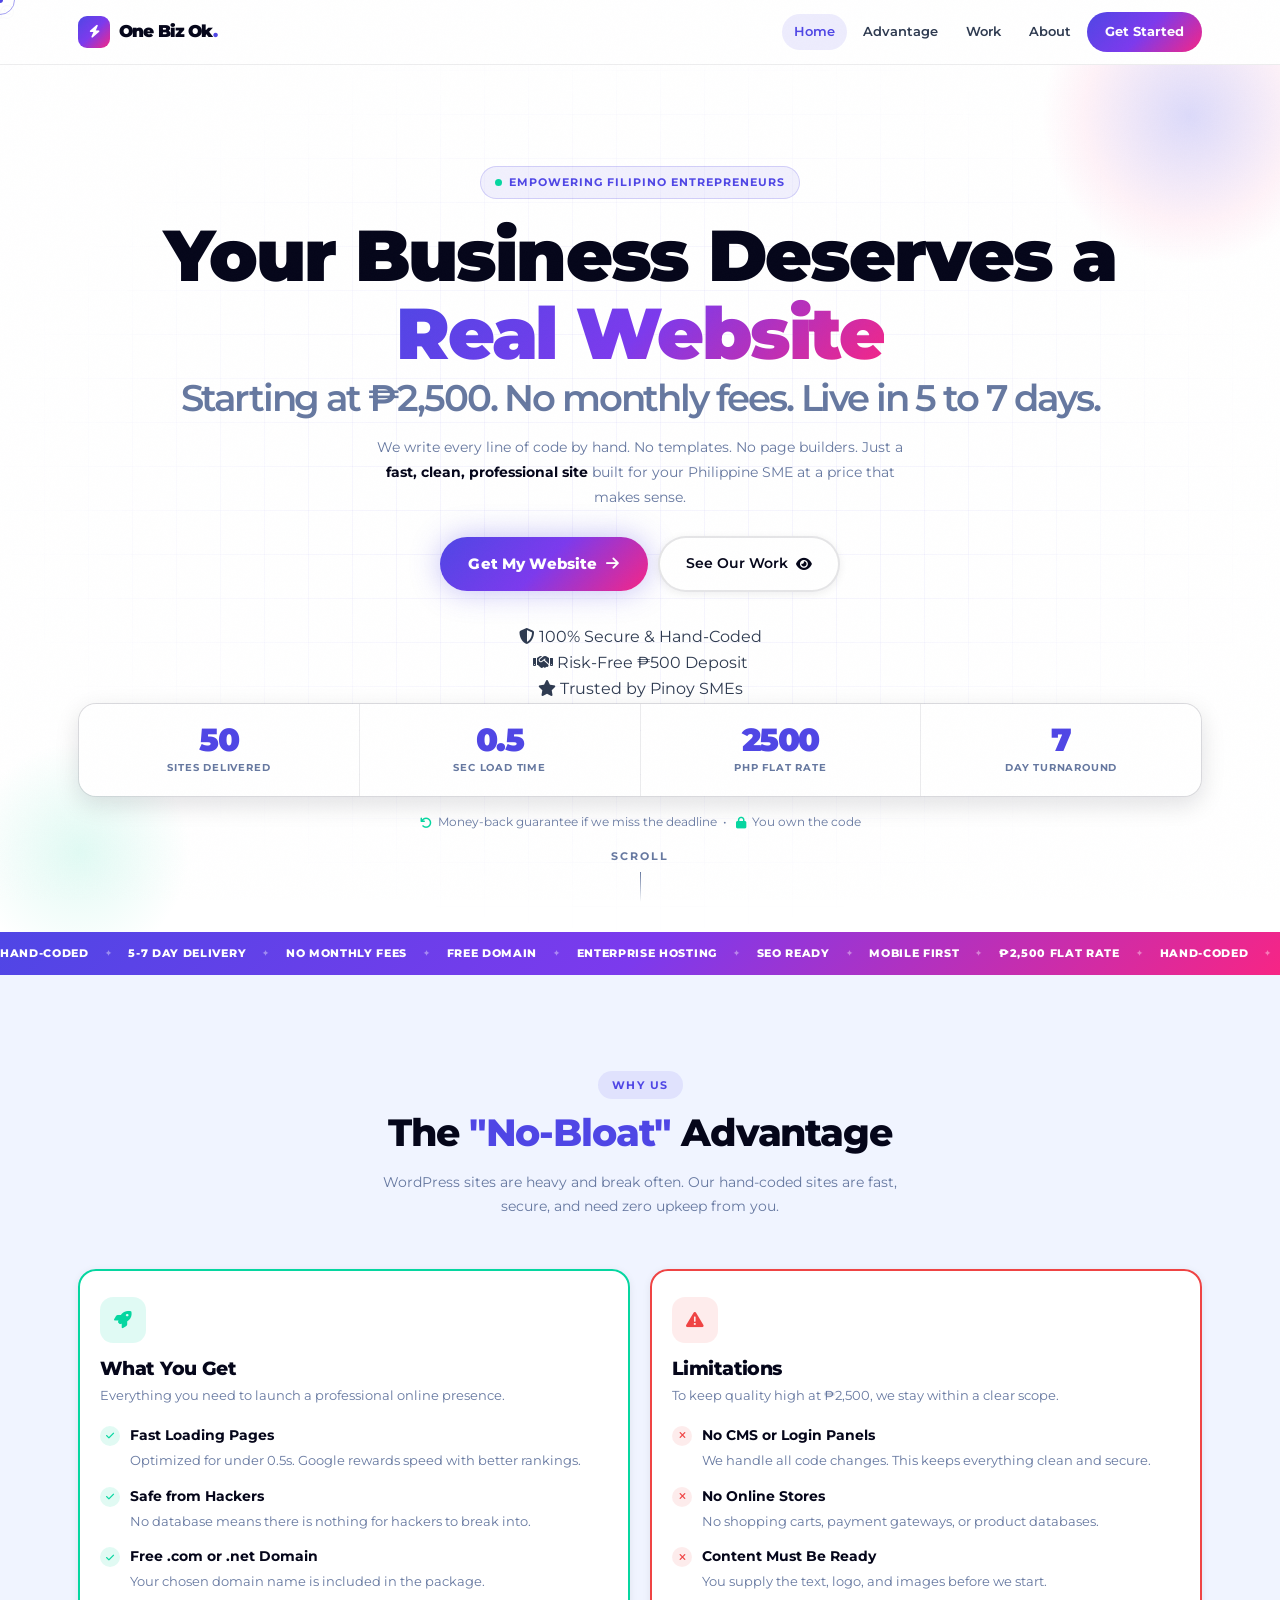
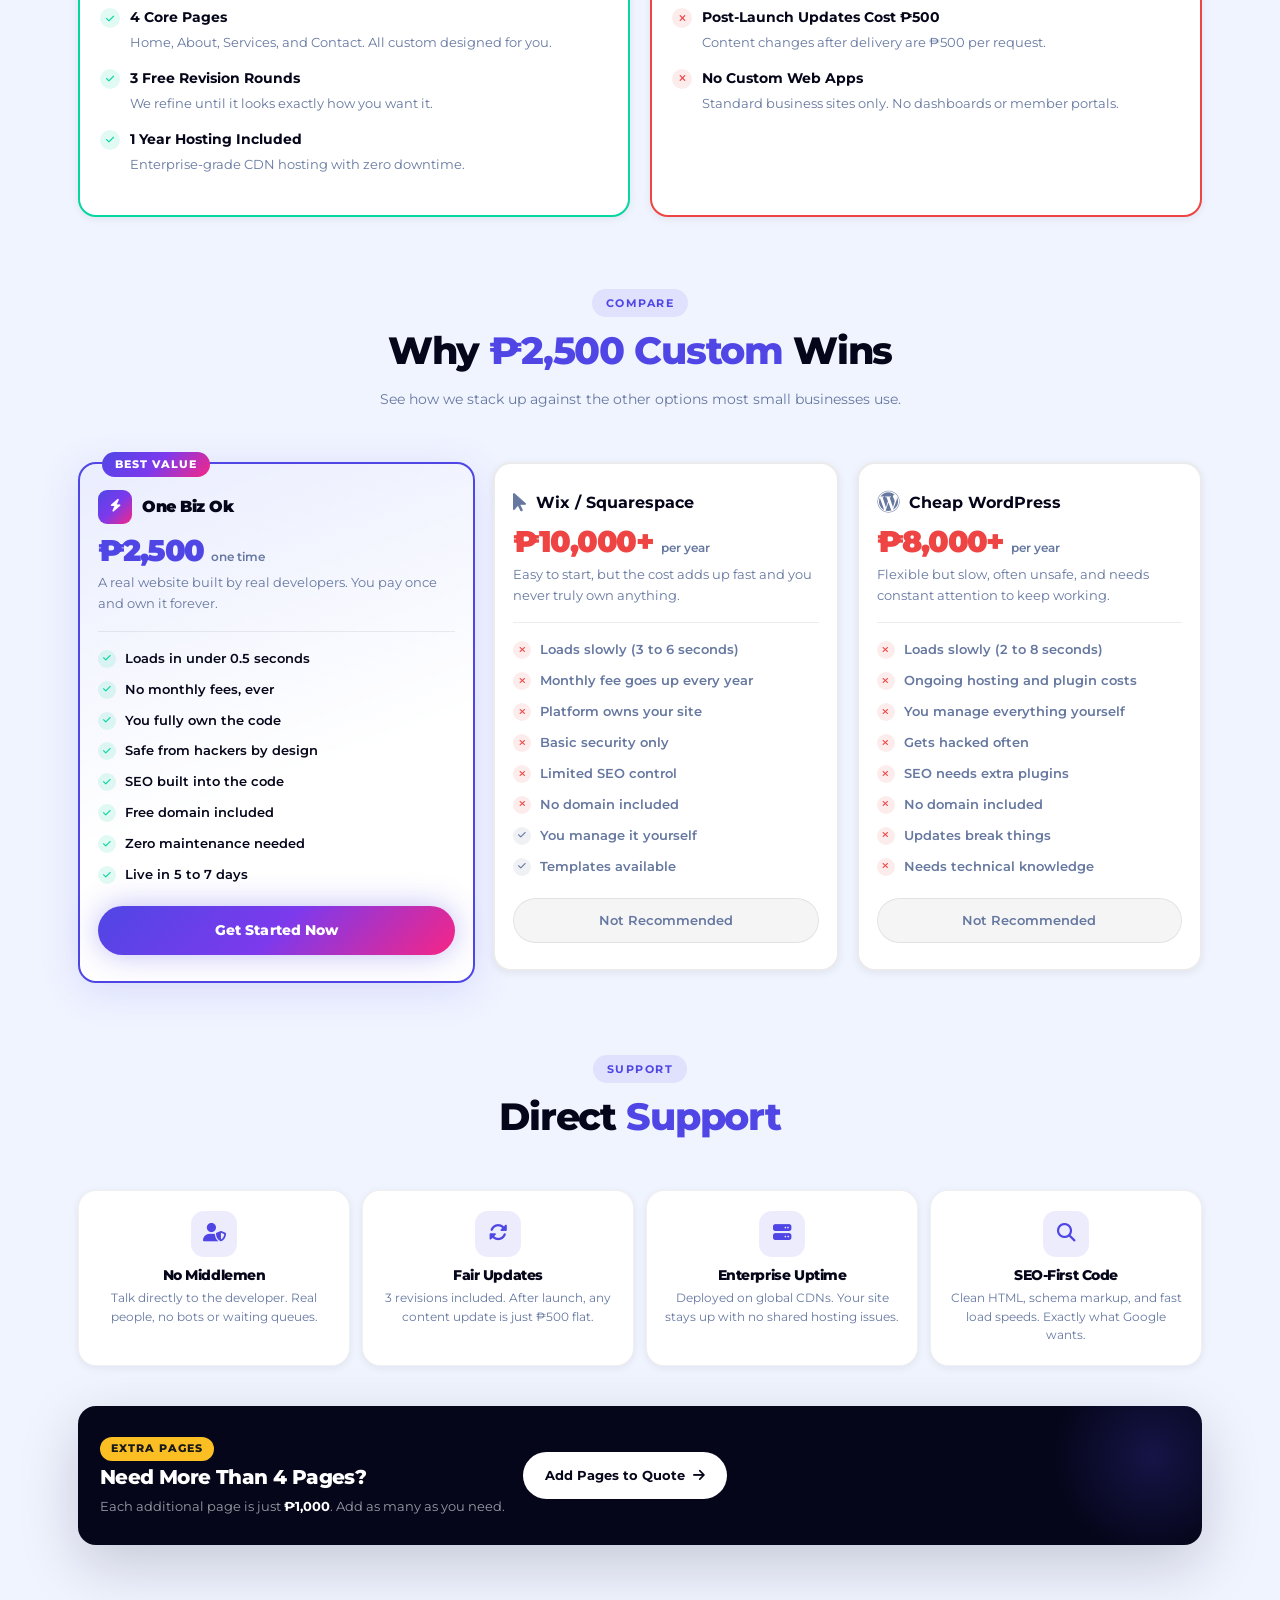
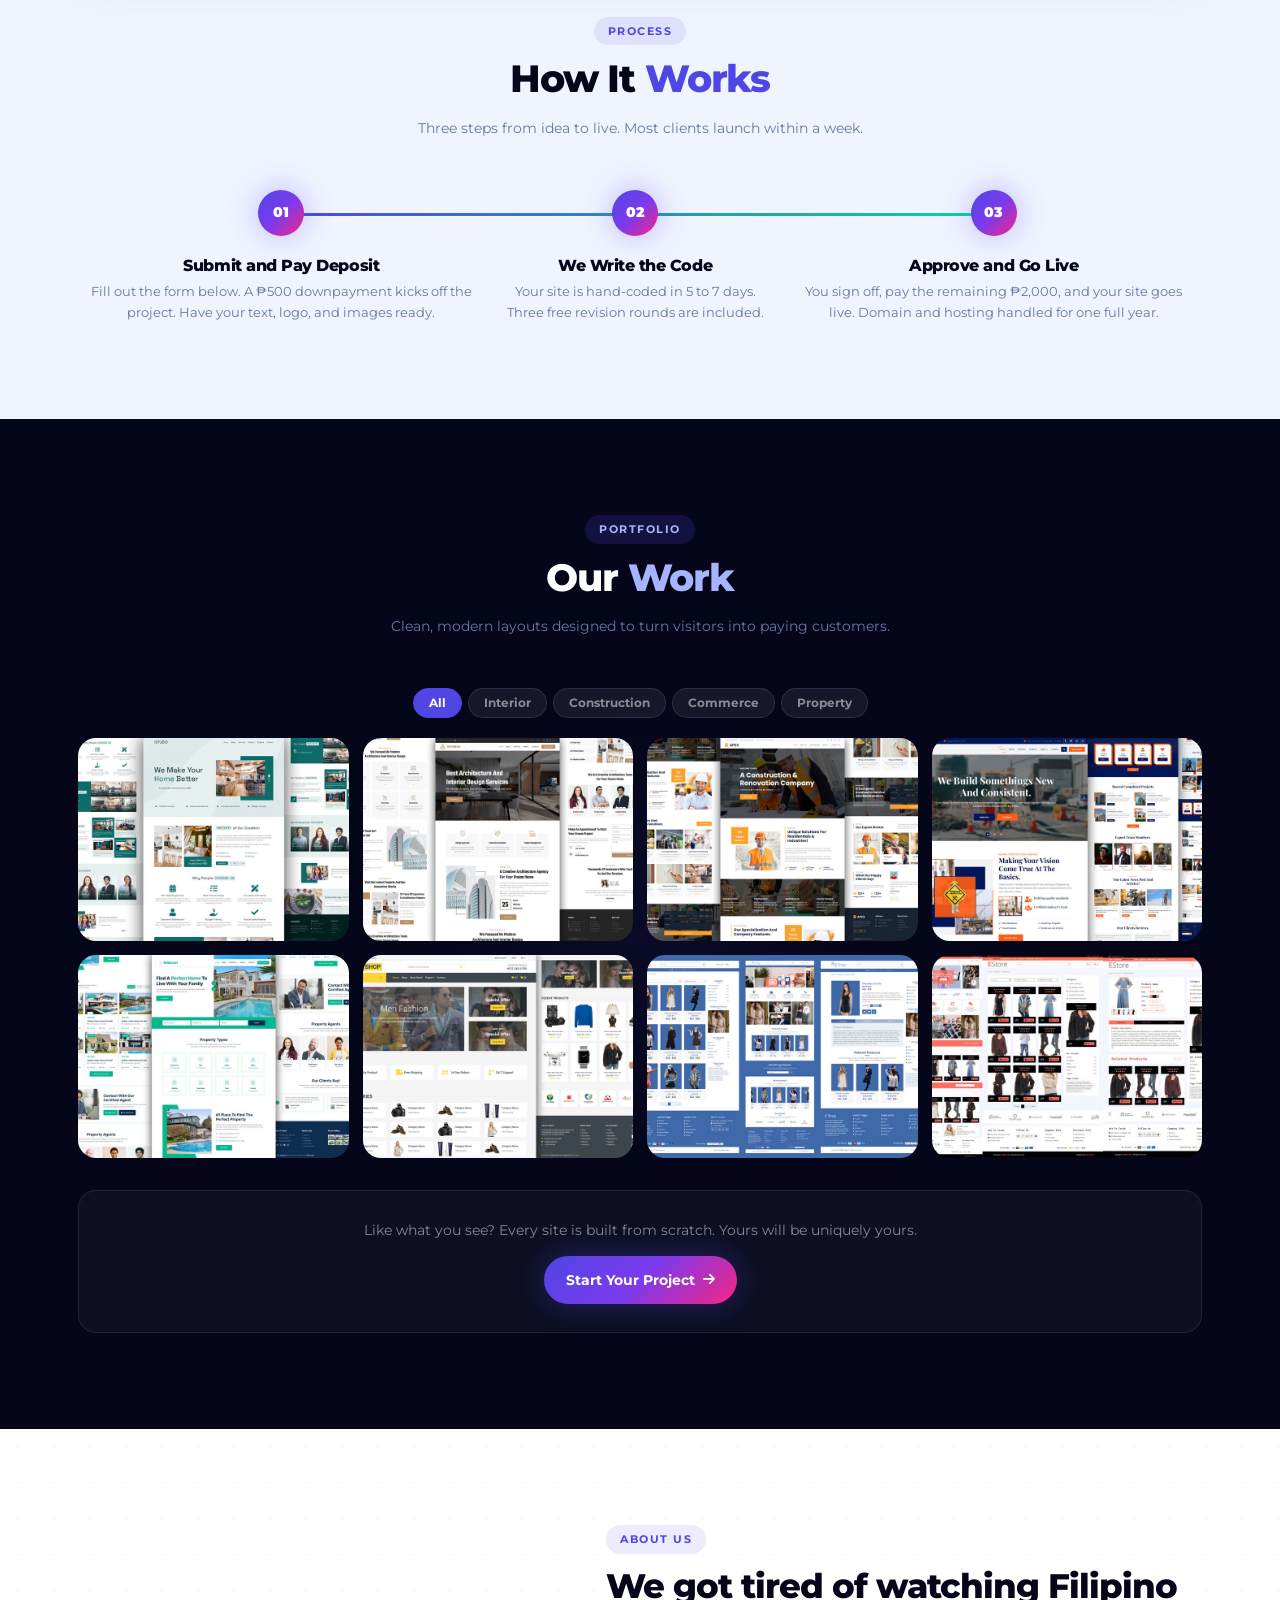
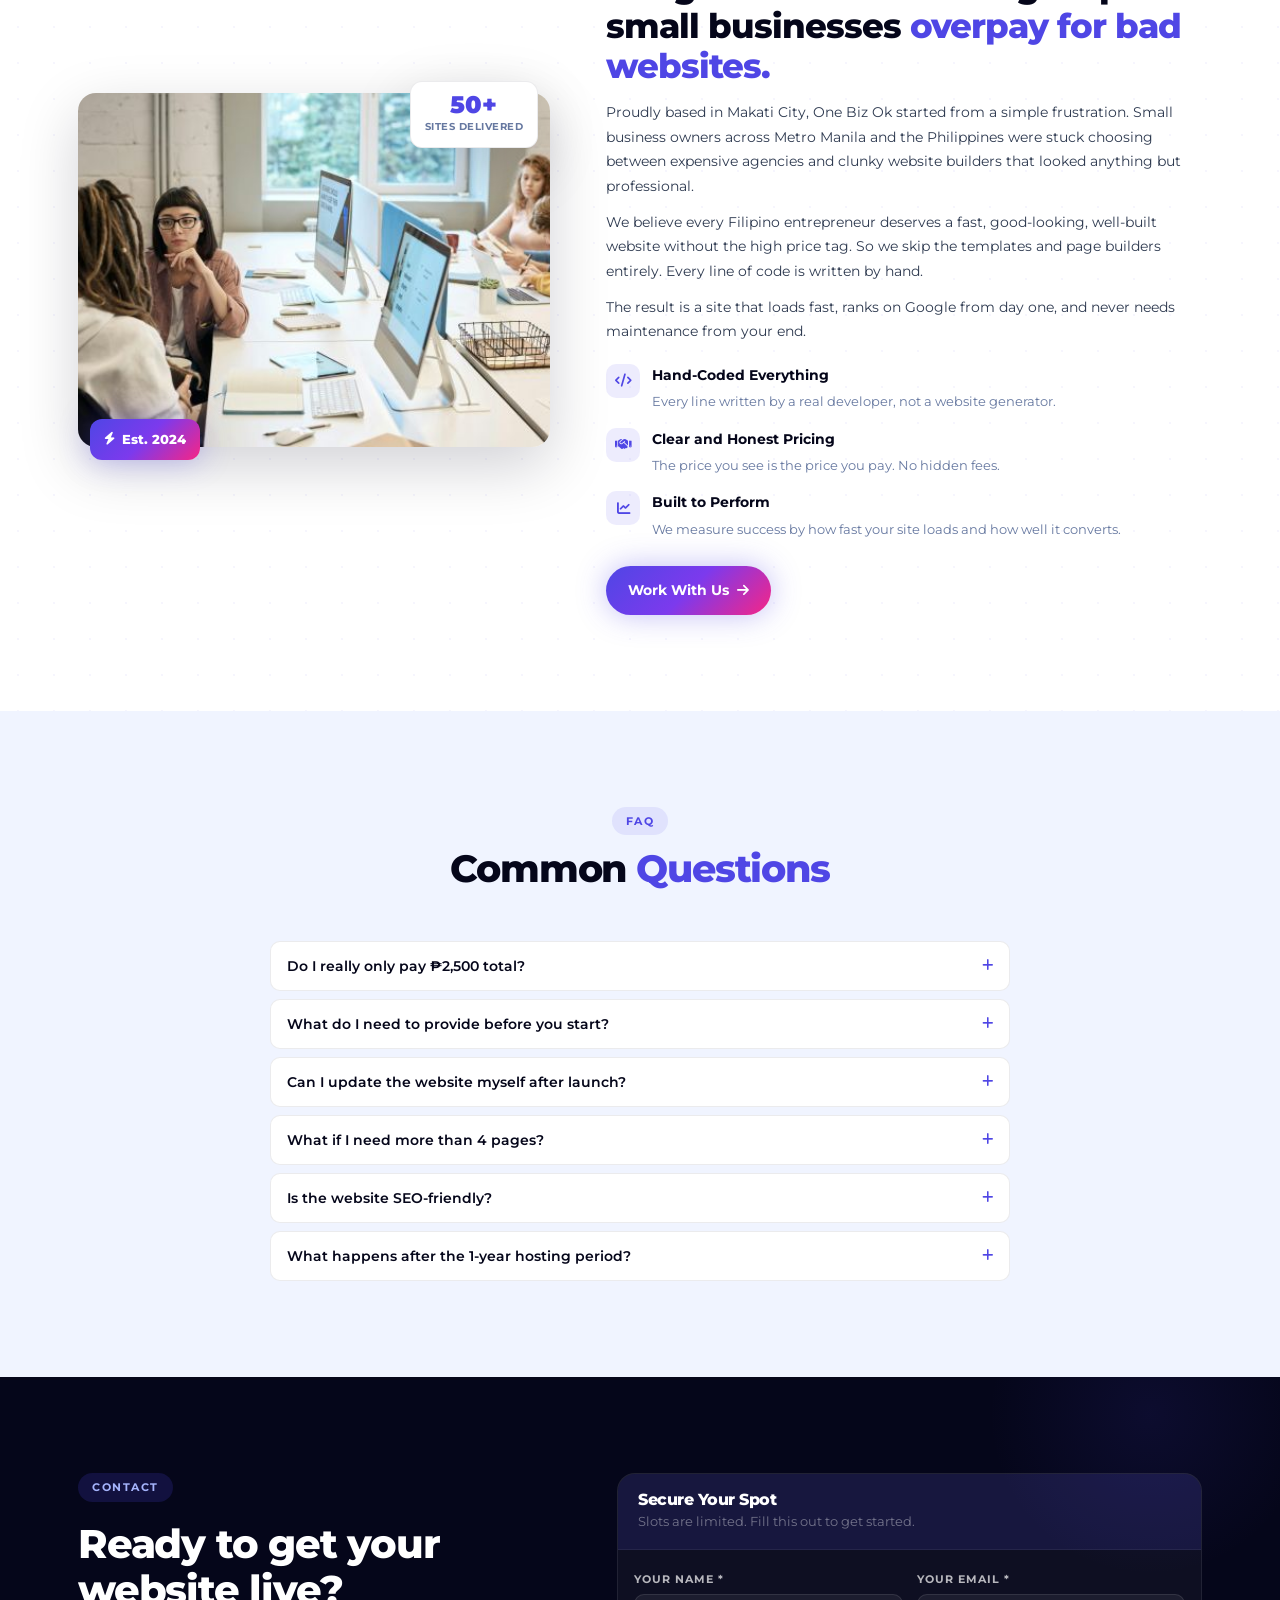
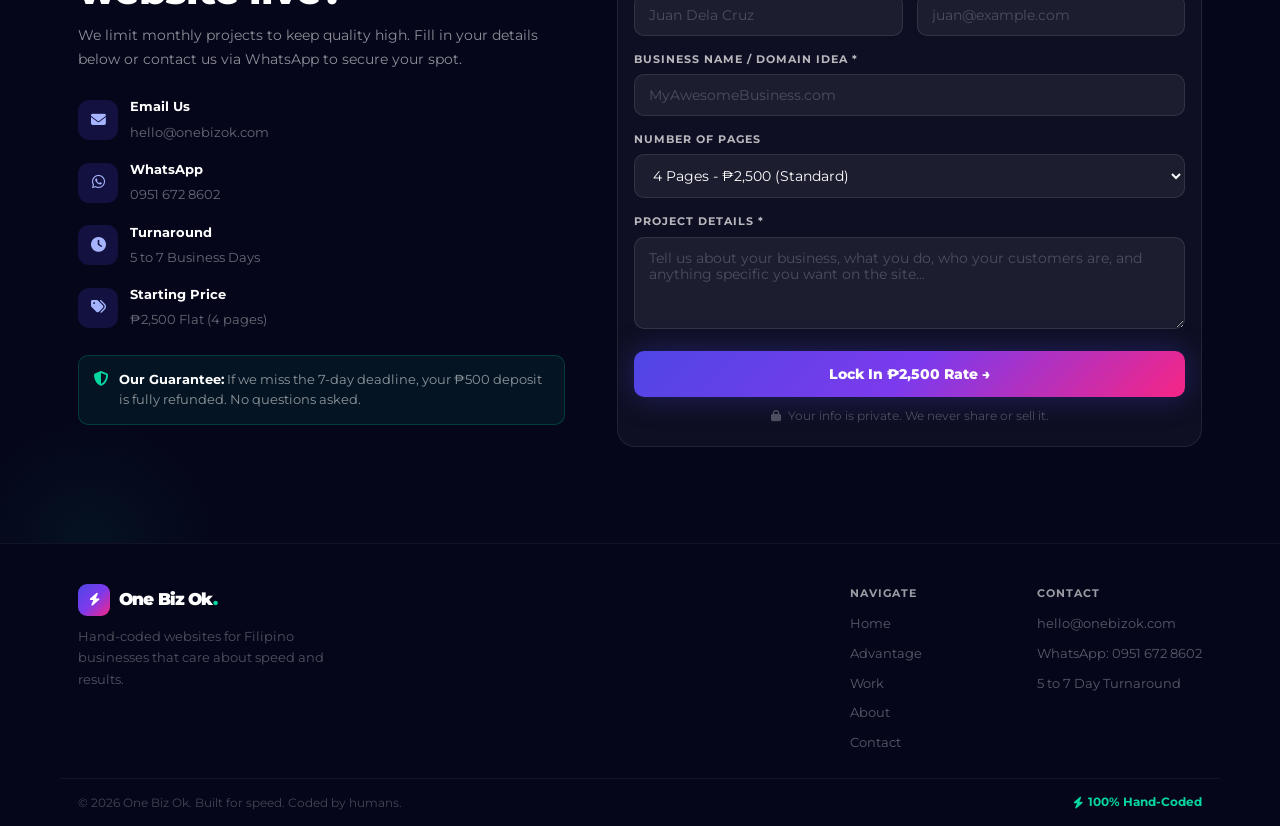
==== commit 5478b877: "Update index.html" ====
--- a/index.html
+++ b/index.html
@@ -3,11 +3,11 @@
 <head>
     <meta charset="UTF-8">
     <meta name="viewport" content="width=device-width, initial-scale=1.0">
-    <title>One Biz Ok | $100 Custom Websites for Small Businesses</title>
-    <meta name="description" content="Get a fast, hand-coded custom website for just $100. Zero monthly fees, 5-7 day turnaround, SEO-ready. One website. One business. One price.">
-    <meta name="keywords" content="affordable website design, custom website $100, small business website, fast website development, no monthly fees website">
-    <meta property="og:title" content="One Biz Ok | $100 Custom Websites">
-    <meta property="og:description" content="Fast, hand-coded websites for small businesses. One-time payment. 5-7 day delivery. Zero monthly fees.">
+    <title>One Biz Ok | ₱2,500 Custom Websites for Filipino Entrepreneurs</title>
+    <meta name="description" content="Get a fast, hand-coded custom website for just ₱2,500. ₱500 downpayment, 5-7 day turnaround, SEO-ready. Designed for Philippine SMEs.">
+    <meta name="keywords" content="affordable website design philippines, custom website ₱2500, filipino smes, fast website development, no monthly fees website">
+    <meta property="og:title" content="One Biz Ok | ₱2,500 Custom Websites for Pinoys">
+    <meta property="og:description" content="Fast, hand-coded websites for Filipino small businesses. One-time payment. 5-7 day delivery. Zero monthly fees.">
     <meta property="og:type" content="website">
     <meta name="robots" content="index, follow">
     <link rel="icon" type="image/png" href="favicon.png">
@@ -18,7 +18,7 @@
     <link rel="stylesheet" href="https://cdnjs.cloudflare.com/ajax/libs/font-awesome/6.4.0/css/all.min.css">
     <link rel="stylesheet" href="styles.css">
     <script type="application/ld+json">
-    {"@context":"https://schema.org","@type":"ProfessionalService","name":"One Biz Ok","description":"Affordable custom website development for small businesses","priceRange":"$100","serviceType":"Web Development"}
+    {"@context":"https://schema.org","@type":"ProfessionalService","name":"One Biz Ok","description":"Affordable custom website development for Filipino SMEs","priceRange":"₱2500","serviceType":"Web Development"}
     </script>
 </head>
 <body>
@@ -27,7 +27,10 @@
 <div class="cursor-ring"></div>
 <div class="noise-overlay"></div>
 
-<!-- HEADER -->
+<a href="https://wa.me/639516728602" class="whatsapp-float" target="_blank" aria-label="Chat with us on WhatsApp">
+    <i class="fab fa-whatsapp"></i>
+</a>
+
 <header class="obo-header" id="header">
     <div class="obo-nav-container">
         <a href="#home" class="obo-logo">
@@ -47,7 +50,6 @@
     </div>
 </header>
 
-<!-- MOBILE MENU -->
 <div class="mobile-menu" id="mobileMenu">
     <a href="#home" class="mobile-nav-link"><span><i class="fas fa-home" style="margin-right:10px;color:var(--primary);width:18px;"></i>Home</span><span class="nav-arrow"><i class="fas fa-arrow-right"></i></span></a>
     <a href="#advantage" class="mobile-nav-link"><span><i class="fas fa-bolt" style="margin-right:10px;color:var(--primary);width:18px;"></i>Advantage</span><span class="nav-arrow"><i class="fas fa-arrow-right"></i></span></a>
@@ -57,12 +59,11 @@
     <div class="mobile-menu-footer">
         <div class="mobile-contact-info">
             <a href="mailto:hello@onebizok.com"><i class="fas fa-envelope"></i>hello@onebizok.com</a>
-            <a href="#contact"><i class="fas fa-dollar-sign"></i>$100 flat rate, 4 pages</a>
+            <a href="#contact"><i class="fas fa-tags"></i>₱2,500 flat rate, 4 pages</a>
         </div>
     </div>
 </div>
 
-<!-- HERO -->
 <section id="home" class="obo-hero">
     <div class="hero-grid-bg"></div>
     <div class="hero-glow-1"></div>
@@ -71,20 +72,27 @@
         <div class="hero-container">
             <div class="hero-eyebrow">
                 <span class="eyebrow-dot"></span>
-                Now Accepting New Clients
+                Empowering Filipino Entrepreneurs
             </div>
             <h1 class="obo-title">
                 Your Business Deserves a
                 <span class="title-highlight">Real Website</span>
-                <span class="title-price">Starting at $100. No monthly fees. Live in 5 to 7 days.</span>
+                <span class="title-price">Starting at ₱2,500. No monthly fees. Live in 5 to 7 days.</span>
             </h1>
             <p class="obo-subtitle">
-                We write every line of code by hand. No templates. No page builders. Just a <strong>fast, clean, professional site</strong> built for your business at a price that makes sense.
+                We write every line of code by hand. No templates. No page builders. Just a <strong>fast, clean, professional site</strong> built for your Philippine SME at a price that makes sense.
             </p>
             <div class="obo-hero-actions">
                 <a href="#contact" class="obo-btn-primary-lg">Get My Website <i class="fas fa-arrow-right"></i></a>
                 <a href="#portfolio" class="obo-btn-ghost-lg">See Our Work <i class="fas fa-eye"></i></a>
             </div>
+            
+            <div class="hero-trust-badges">
+                <div class="trust-badge"><i class="fas fa-shield-alt"></i> 100% Secure & Hand-Coded</div>
+                <div class="trust-badge"><i class="fas fa-handshake"></i> Risk-Free ₱500 Deposit</div>
+                <div class="trust-badge"><i class="fas fa-star"></i> Trusted by Pinoy SMEs</div>
+            </div>
+
             <div class="obo-stats">
                 <div class="stat-item">
                     <div class="stat-num" data-count="50">50</div>
@@ -95,8 +103,8 @@
                     <div class="stat-label">Sec Load Time</div>
                 </div>
                 <div class="stat-item">
-                    <div class="stat-num" data-count="100">100</div>
-                    <div class="stat-label">Dollar Flat Rate</div>
+                    <div class="stat-num" data-count="2500">2500</div>
+                    <div class="stat-label">PHP Flat Rate</div>
                 </div>
                 <div class="stat-item">
                     <div class="stat-num" data-count="7">7</div>
@@ -104,7 +112,7 @@
                 </div>
             </div>
             <p class="hero-trust">
-                <i class="fas fa-shield-alt"></i> Money-back guarantee if we miss the deadline &nbsp;&bull;&nbsp;
+                <i class="fas fa-undo"></i> Money-back guarantee if we miss the deadline &nbsp;&bull;&nbsp;
                 <i class="fas fa-lock"></i> You own the code
             </p>
         </div>
@@ -115,7 +123,6 @@
     </div>
 </section>
 
-<!-- MARQUEE -->
 <div class="obo-marquee-wrapper">
     <div class="obo-marquee">
         <div class="marquee-track" aria-hidden="true">
@@ -126,7 +133,7 @@
             <span>Enterprise Hosting</span><span class="sep">&#10022;</span>
             <span>SEO Ready</span><span class="sep">&#10022;</span>
             <span>Mobile First</span><span class="sep">&#10022;</span>
-            <span>$100 Flat Rate</span><span class="sep">&#10022;</span>
+            <span>₱2,500 Flat Rate</span><span class="sep">&#10022;</span>
             <span>Hand-Coded</span><span class="sep">&#10022;</span>
             <span>5-7 Day Delivery</span><span class="sep">&#10022;</span>
             <span>No Monthly Fees</span><span class="sep">&#10022;</span>
@@ -134,12 +141,11 @@
             <span>Enterprise Hosting</span><span class="sep">&#10022;</span>
             <span>SEO Ready</span><span class="sep">&#10022;</span>
             <span>Mobile First</span><span class="sep">&#10022;</span>
-            <span>$100 Flat Rate</span><span class="sep">&#10022;</span>
+            <span>₱2,500 Flat Rate</span><span class="sep">&#10022;</span>
         </div>
     </div>
 </div>
 
-<!-- ADVANTAGE -->
 <section id="advantage" class="obo-section obo-light-bg">
     <div class="obo-container">
         <div class="section-header reveal">
@@ -165,12 +171,12 @@
             <div class="obo-panel obo-panel-red">
                 <div class="panel-icon-wrap red-icon"><i class="fas fa-exclamation-triangle"></i></div>
                 <h3>Limitations</h3>
-                <p class="panel-sub">To keep quality high at $100, we stay within a clear scope.</p>
+                <p class="panel-sub">To keep quality high at ₱2,500, we stay within a clear scope.</p>
                 <ul class="obo-check-list">
                     <li><div class="check-icon red-check"><i class="fas fa-times"></i></div><div><strong>No CMS or Login Panels</strong><span>We handle all code changes. This keeps everything clean and secure.</span></div></li>
                     <li><div class="check-icon red-check"><i class="fas fa-times"></i></div><div><strong>No Online Stores</strong><span>No shopping carts, payment gateways, or product databases.</span></div></li>
                     <li><div class="check-icon red-check"><i class="fas fa-times"></i></div><div><strong>Content Must Be Ready</strong><span>You supply the text, logo, and images before we start.</span></div></li>
-                    <li><div class="check-icon red-check"><i class="fas fa-times"></i></div><div><strong>Post-Launch Updates Cost $10</strong><span>Content changes after delivery are $10 per request.</span></div></li>
+                    <li><div class="check-icon red-check"><i class="fas fa-times"></i></div><div><strong>Post-Launch Updates Cost ₱500</strong><span>Content changes after delivery are ₱500 per request.</span></div></li>
                     <li><div class="check-icon red-check"><i class="fas fa-times"></i></div><div><strong>No Custom Web Apps</strong><span>Standard business sites only. No dashboards or member portals.</span></div></li>
                 </ul>
             </div>
@@ -178,7 +184,7 @@
 
         <div class="section-header reveal" style="margin-top:72px;">
             <div class="section-tag">Compare</div>
-            <h2 class="obo-section-title">Why <span>$100 Custom</span> Wins</h2>
+            <h2 class="obo-section-title">Why <span>₱2,500 Custom</span> Wins</h2>
             <p class="obo-section-desc">See how we stack up against the other options most small businesses use.</p>
         </div>
         <div class="compare-cards reveal">
@@ -189,7 +195,7 @@
                     <span class="logo-icon" style="width:34px;height:34px;font-size:0.8rem;"><i class="fas fa-bolt"></i></span>
                     <span style="font-weight:900;font-size:0.97rem;letter-spacing:-0.03em;">One Biz Ok</span>
                 </div>
-                <div class="compare-price">$100 <span>one time</span></div>
+                <div class="compare-price">₱2,500 <span>one time</span></div>
                 <p class="compare-desc">A real website built by real developers. You pay once and own it forever.</p>
                 <ul class="compare-list">
                     <li><i class="fas fa-check"></i> Loads in under 0.5 seconds</li>
@@ -209,7 +215,7 @@
                     <i class="fas fa-mouse-pointer" style="color:var(--text-light);font-size:1.3rem;"></i>
                     <span style="font-weight:700;font-size:0.97rem;">Wix / Squarespace</span>
                 </div>
-                <div class="compare-price compare-price-bad">$200+ <span>per year</span></div>
+                <div class="compare-price compare-price-bad">₱10,000+ <span>per year</span></div>
                 <p class="compare-desc">Easy to start, but the cost adds up fast and you never truly own anything.</p>
                 <ul class="compare-list compare-list-bad">
                     <li><i class="fas fa-times"></i> Loads slowly (3 to 6 seconds)</li>
@@ -229,7 +235,7 @@
                     <i class="fab fa-wordpress" style="color:var(--text-light);font-size:1.4rem;"></i>
                     <span style="font-weight:700;font-size:0.97rem;">Cheap WordPress</span>
                 </div>
-                <div class="compare-price compare-price-bad">$150+ <span>per year</span></div>
+                <div class="compare-price compare-price-bad">₱8,000+ <span>per year</span></div>
                 <p class="compare-desc">Flexible but slow, often unsafe, and needs constant attention to keep working.</p>
                 <ul class="compare-list compare-list-bad">
                     <li><i class="fas fa-times"></i> Loads slowly (2 to 8 seconds)</li>
@@ -252,7 +258,7 @@
         </div>
         <div class="obo-support-grid reveal">
             <div class="obo-support-card"><div class="support-icon-wrap"><i class="fas fa-user-shield"></i></div><h3>No Middlemen</h3><p>Talk directly to the developer. Real people, no bots or waiting queues.</p></div>
-            <div class="obo-support-card"><div class="support-icon-wrap"><i class="fas fa-sync-alt"></i></div><h3>Fair Updates</h3><p>3 revisions included. After launch, any content update is just $10 flat.</p></div>
+            <div class="obo-support-card"><div class="support-icon-wrap"><i class="fas fa-sync-alt"></i></div><h3>Fair Updates</h3><p>3 revisions included. After launch, any content update is just ₱500 flat.</p></div>
             <div class="obo-support-card"><div class="support-icon-wrap"><i class="fas fa-server"></i></div><h3>Enterprise Uptime</h3><p>Deployed on global CDNs. Your site stays up with no shared hosting issues.</p></div>
             <div class="obo-support-card"><div class="support-icon-wrap"><i class="fas fa-search"></i></div><h3>SEO-First Code</h3><p>Clean HTML, schema markup, and fast load speeds. Exactly what Google wants.</p></div>
         </div>
@@ -262,7 +268,7 @@
             <div class="obo-upsell-content">
                 <div class="upsell-tag">Extra Pages</div>
                 <h3>Need More Than 4 Pages?</h3>
-                <p>Each additional page is just <strong>$25 USD</strong>. Add as many as you need.</p>
+                <p>Each additional page is just <strong>₱1,000</strong>. Add as many as you need.</p>
             </div>
             <a href="#contact" class="obo-btn-upsell">Add Pages to Quote <i class="fas fa-arrow-right"></i></a>
         </div>
@@ -277,7 +283,7 @@
                 <div class="obo-step-num">01</div>
                 <div class="step-content">
                     <h4>Submit and Pay Deposit</h4>
-                    <p>Fill out the form below. A $50 deposit kicks off the project. Have your text, logo, and images ready.</p>
+                    <p>Fill out the form below. A ₱500 downpayment kicks off the project. Have your text, logo, and images ready.</p>
                 </div>
             </div>
             <div class="obo-step">
@@ -291,14 +297,13 @@
                 <div class="obo-step-num">03</div>
                 <div class="step-content">
                     <h4>Approve and Go Live</h4>
-                    <p>You sign off, pay the remaining $50, and your site goes live. Domain and hosting handled for one full year.</p>
+                    <p>You sign off, pay the remaining ₱2,000, and your site goes live. Domain and hosting handled for one full year.</p>
                 </div>
             </div>
         </div>
     </div>
 </section>
 
-<!-- PORTFOLIO -->
 <section id="portfolio" class="obo-section obo-dark-section">
     <div class="portfolio-bg-glow"></div>
     <div class="obo-container">
@@ -331,7 +336,6 @@
     </div>
 </section>
 
-<!-- ABOUT -->
 <section id="about" class="obo-section obo-about-section">
     <div class="about-bg-pattern"></div>
     <div class="obo-container">
@@ -345,9 +349,9 @@
             </div>
             <div class="about-content-col reveal reveal-delay-1">
                 <div class="section-tag">About Us</div>
-                <h2 class="about-title">We got tired of watching small businesses <span>overpay for bad websites.</span></h2>
-                <p class="about-text">One Biz Ok started from a simple frustration. Small business owners were stuck choosing between expensive agencies and clunky website builders that looked anything but professional.</p>
-                <p class="about-text">We believe every business deserves a fast, good-looking, well-built website without the high price tag. So we skip the templates and page builders entirely. Every line of code is written by hand.</p>
+                <h2 class="about-title">We got tired of watching Filipino small businesses <span>overpay for bad websites.</span></h2>
+                <p class="about-text">Proudly based in Makati City, One Biz Ok started from a simple frustration. Small business owners across Metro Manila and the Philippines were stuck choosing between expensive agencies and clunky website builders that looked anything but professional.</p>
+                <p class="about-text">We believe every Filipino entrepreneur deserves a fast, good-looking, well-built website without the high price tag. So we skip the templates and page builders entirely. Every line of code is written by hand.</p>
                 <p class="about-text">The result is a site that loads fast, ranks on Google from day one, and never needs maintenance from your end.</p>
                 <div class="about-values">
                     <div class="value-item"><div class="value-icon"><i class="fas fa-code"></i></div><div><strong>Hand-Coded Everything</strong><span>Every line written by a real developer, not a website generator.</span></div></div>
@@ -360,7 +364,6 @@
     </div>
 </section>
 
-<!-- FAQ -->
 <section class="obo-section obo-light-bg">
     <div class="obo-container">
         <div class="section-header reveal">
@@ -368,17 +371,16 @@
             <h2 class="obo-section-title">Common <span>Questions</span></h2>
         </div>
         <div class="faq-grid reveal">
-            <div class="faq-item"><button class="faq-question"><span>Do I really only pay $100 total?</span><i class="fas fa-plus faq-icon"></i></button><div class="faq-answer"><p>Yes. $50 upfront to start, $50 on delivery. After that, hosting renewal is a small annual fee (usually $15 to $30 per year). Content updates after launch are $10 per request. No monthly subscriptions, ever.</p></div></div>
+            <div class="faq-item"><button class="faq-question"><span>Do I really only pay ₱2,500 total?</span><i class="fas fa-plus faq-icon"></i></button><div class="faq-answer"><p>Yes. ₱500 downpayment to start, ₱2,000 on delivery before launch. After that, hosting renewal is a small annual fee (usually ₱800 to ₱1,500 per year). Content updates after launch are ₱500 per request. No monthly subscriptions, ever.</p></div></div>
             <div class="faq-item"><button class="faq-question"><span>What do I need to provide before you start?</span><i class="fas fa-plus faq-icon"></i></button><div class="faq-answer"><p>Your business name, the text content for each page, your logo (or we will use a simple text logo), and any images you want to use. The more detail you give us, the better the first draft will be.</p></div></div>
-            <div class="faq-item"><button class="faq-question"><span>Can I update the website myself after launch?</span><i class="fas fa-plus faq-icon"></i></button><div class="faq-answer"><p>Not directly. There is no CMS login. This is by design. Static code cannot be accidentally broken. Any updates are handled by us for $10 per request, usually done within 24 to 48 hours.</p></div></div>
-            <div class="faq-item"><button class="faq-question"><span>What if I need more than 4 pages?</span><i class="fas fa-plus faq-icon"></i></button><div class="faq-answer"><p>No problem. Additional pages are $25 each. Just mention it when you fill in the project form and we will add it to your quote before you pay the deposit.</p></div></div>
+            <div class="faq-item"><button class="faq-question"><span>Can I update the website myself after launch?</span><i class="fas fa-plus faq-icon"></i></button><div class="faq-answer"><p>Not directly. There is no CMS login. This is by design. Static code cannot be accidentally broken. Any updates are handled by us for ₱500 per request, usually done within 24 to 48 hours.</p></div></div>
+            <div class="faq-item"><button class="faq-question"><span>What if I need more than 4 pages?</span><i class="fas fa-plus faq-icon"></i></button><div class="faq-answer"><p>No problem. Additional pages are ₱1,000 each. Just mention it when you fill in the project form and we will add it to your quote before you pay the deposit.</p></div></div>
             <div class="faq-item"><button class="faq-question"><span>Is the website SEO-friendly?</span><i class="fas fa-plus faq-icon"></i></button><div class="faq-answer"><p>Yes. Every site includes proper semantic HTML, meta tags, Open Graph tags, structured data (schema markup), mobile optimization, and fast load speeds. These are all the technical SEO foundations Google looks for.</p></div></div>
-            <div class="faq-item"><button class="faq-question"><span>What happens after the 1-year hosting period?</span><i class="fas fa-plus faq-icon"></i></button><div class="faq-answer"><p>We will notify you 30 days before it expires. Renewal is a small annual fee covering your domain and hosting. Most clients renew for under $30 per year. You can also take the code and host it yourself anywhere you like.</p></div></div>
+            <div class="faq-item"><button class="faq-question"><span>What happens after the 1-year hosting period?</span><i class="fas fa-plus faq-icon"></i></button><div class="faq-answer"><p>We will notify you 30 days before it expires. Renewal is a small annual fee covering your domain and hosting. Most clients renew for under ₱1,500 per year. You can also take the code and host it yourself anywhere you like.</p></div></div>
         </div>
     </div>
 </section>
 
-<!-- CONTACT -->
 <section id="contact" class="obo-section obo-dark-bg" style="overflow:hidden;">
     <div class="contact-glow-1"></div>
     <div class="contact-glow-2"></div>
@@ -387,15 +389,16 @@
             <div class="contact-info reveal">
                 <div class="section-tag light-tag">Contact</div>
                 <h2>Ready to get your<br>website live?</h2>
-                <p>We limit monthly projects to keep quality high. Fill in your details below to secure your spot.</p>
+                <p>We limit monthly projects to keep quality high. Fill in your details below or contact us via WhatsApp to secure your spot.</p>
                 <div class="contact-methods">
                     <div class="contact-method"><div class="method-icon"><i class="fas fa-envelope"></i></div><div><strong>Email Us</strong><span>hello@onebizok.com</span></div></div>
+                    <div class="contact-method"><div class="method-icon"><i class="fab fa-whatsapp"></i></div><div><strong>WhatsApp</strong><span>0951 672 8602</span></div></div>
                     <div class="contact-method"><div class="method-icon"><i class="fas fa-clock"></i></div><div><strong>Turnaround</strong><span>5 to 7 Business Days</span></div></div>
-                    <div class="contact-method"><div class="method-icon"><i class="fas fa-dollar-sign"></i></div><div><strong>Starting Price</strong><span>$100 Flat (4 pages)</span></div></div>
+                    <div class="contact-method"><div class="method-icon"><i class="fas fa-tags"></i></div><div><strong>Starting Price</strong><span>₱2,500 Flat (4 pages)</span></div></div>
                 </div>
                 <div class="contact-guarantee">
                     <i class="fas fa-shield-alt"></i>
-                    <p><strong>Our Guarantee:</strong> If we miss the 7-day deadline, your $50 deposit is fully refunded. No questions asked.</p>
+                    <p><strong>Our Guarantee:</strong> If we miss the 7-day deadline, your ₱500 deposit is fully refunded. No questions asked.</p>
                 </div>
             </div>
             <div class="contact-form-wrapper reveal reveal-delay-1">
@@ -409,11 +412,11 @@
                     <div class="form-row">
                         <div class="input-group">
                             <label>Your Name *</label>
-                            <input type="text" name="name" placeholder="John Doe" required autocomplete="name">
+                            <input type="text" name="name" placeholder="Juan Dela Cruz" required autocomplete="name">
                         </div>
                         <div class="input-group">
                             <label>Your Email *</label>
-                            <input type="email" name="email" placeholder="john@example.com" required autocomplete="email">
+                            <input type="email" name="email" placeholder="juan@example.com" required autocomplete="email">
                         </div>
                     </div>
                     <div class="input-group">
@@ -423,9 +426,9 @@
                     <div class="input-group">
                         <label>Number of Pages</label>
                         <select name="pages">
-                            <option value="4 pages - $100">4 Pages - $100 (Standard)</option>
-                            <option value="5 pages - $125">5 Pages - $125</option>
-                            <option value="6 pages - $150">6 Pages - $150</option>
+                            <option value="4 pages - ₱2,500">4 Pages - ₱2,500 (Standard)</option>
+                            <option value="5 pages - ₱3,500">5 Pages - ₱3,500</option>
+                            <option value="6 pages - ₱4,500">6 Pages - ₱4,500</option>
                             <option value="7+ pages - custom">7+ Pages - Custom Quote</option>
                         </select>
                     </div>
@@ -434,7 +437,7 @@
                         <textarea name="message" placeholder="Tell us about your business, what you do, who your customers are, and anything specific you want on the site..." rows="4" required></textarea>
                     </div>
                     <button type="submit" class="obo-btn-submit">
-                        <span id="btn-text">Lock In $100 Rate &rarr;</span>
+                        <span id="btn-text">Lock In ₱2,500 Rate &rarr;</span>
                         <div id="btn-loader" class="btn-loader" style="display:none;"></div>
                     </button>
                     <p class="form-note"><i class="fas fa-lock"></i> Your info is private. We never share or sell it.</p>
@@ -444,7 +447,6 @@
     </div>
 </section>
 
-<!-- FOOTER -->
 <footer class="obo-footer">
     <div class="footer-inner">
         <div class="footer-brand">
@@ -452,7 +454,7 @@
                 <span class="logo-icon"><i class="fas fa-bolt"></i></span>
                 <span class="logo-text">One Biz Ok<span class="logo-dot">.</span></span>
             </a>
-            <p>Hand-coded websites for businesses that care about speed and results.</p>
+            <p>Hand-coded websites for Filipino businesses that care about speed and results.</p>
         </div>
         <div class="footer-links">
             <div class="footer-col">
@@ -466,8 +468,8 @@
             <div class="footer-col">
                 <strong>Contact</strong>
                 <a href="mailto:hello@onebizok.com">hello@onebizok.com</a>
+                <a href="https://wa.me/639516728602" target="_blank">WhatsApp: 0951 672 8602</a>
                 <span>5 to 7 Day Turnaround</span>
-                <span>$100 Flat Rate</span>
             </div>
         </div>
     </div>
@@ -477,7 +479,6 @@
     </div>
 </footer>
 
-<!-- LIGHTBOX -->
 <div id="lightbox" class="obo-lightbox" role="dialog" aria-label="Portfolio Viewer">
     <button class="lb-close" onclick="closeLightbox()" aria-label="Close">&times;</button>
     <button class="lb-control lb-prev" onclick="changeSlide(-1)" aria-label="Previous"><i class="fas fa-chevron-left"></i></button>
@@ -489,12 +490,10 @@
     <div class="lb-backdrop" onclick="closeLightbox()"></div>
 </div>
 
-<!-- SCROLL TO TOP -->
 <button class="scroll-top" id="scrollTop" aria-label="Scroll to top">
     <i class="fas fa-arrow-up"></i>
 </button>
 
-<!-- SUCCESS POPUP -->
 <div id="successPopup" class="success-popup">
     <div class="success-popup-inner">
         <div class="success-icon-ring">
@@ -524,7 +523,6 @@
 </div>
 <div id="successOverlay" class="success-overlay"></div>
 
-
 <script src="app.js"></script>
 </body>
 </html>
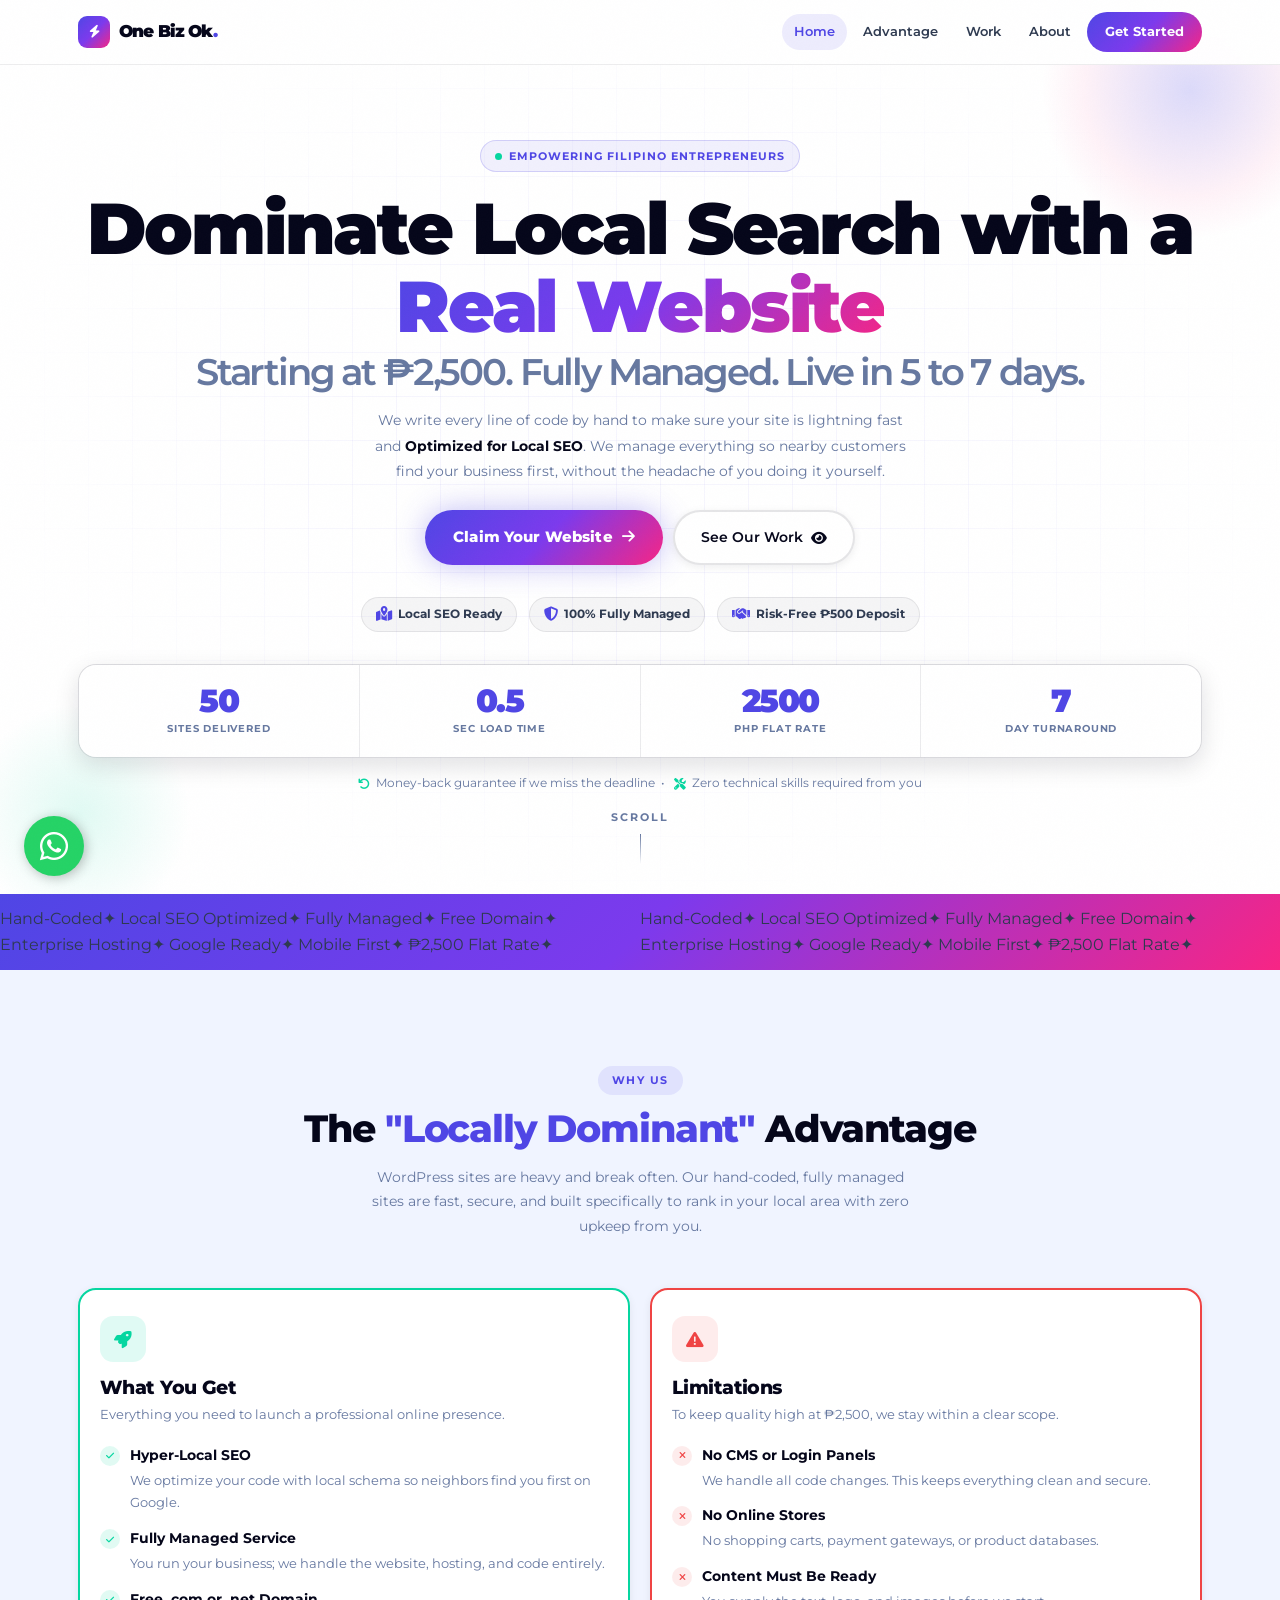
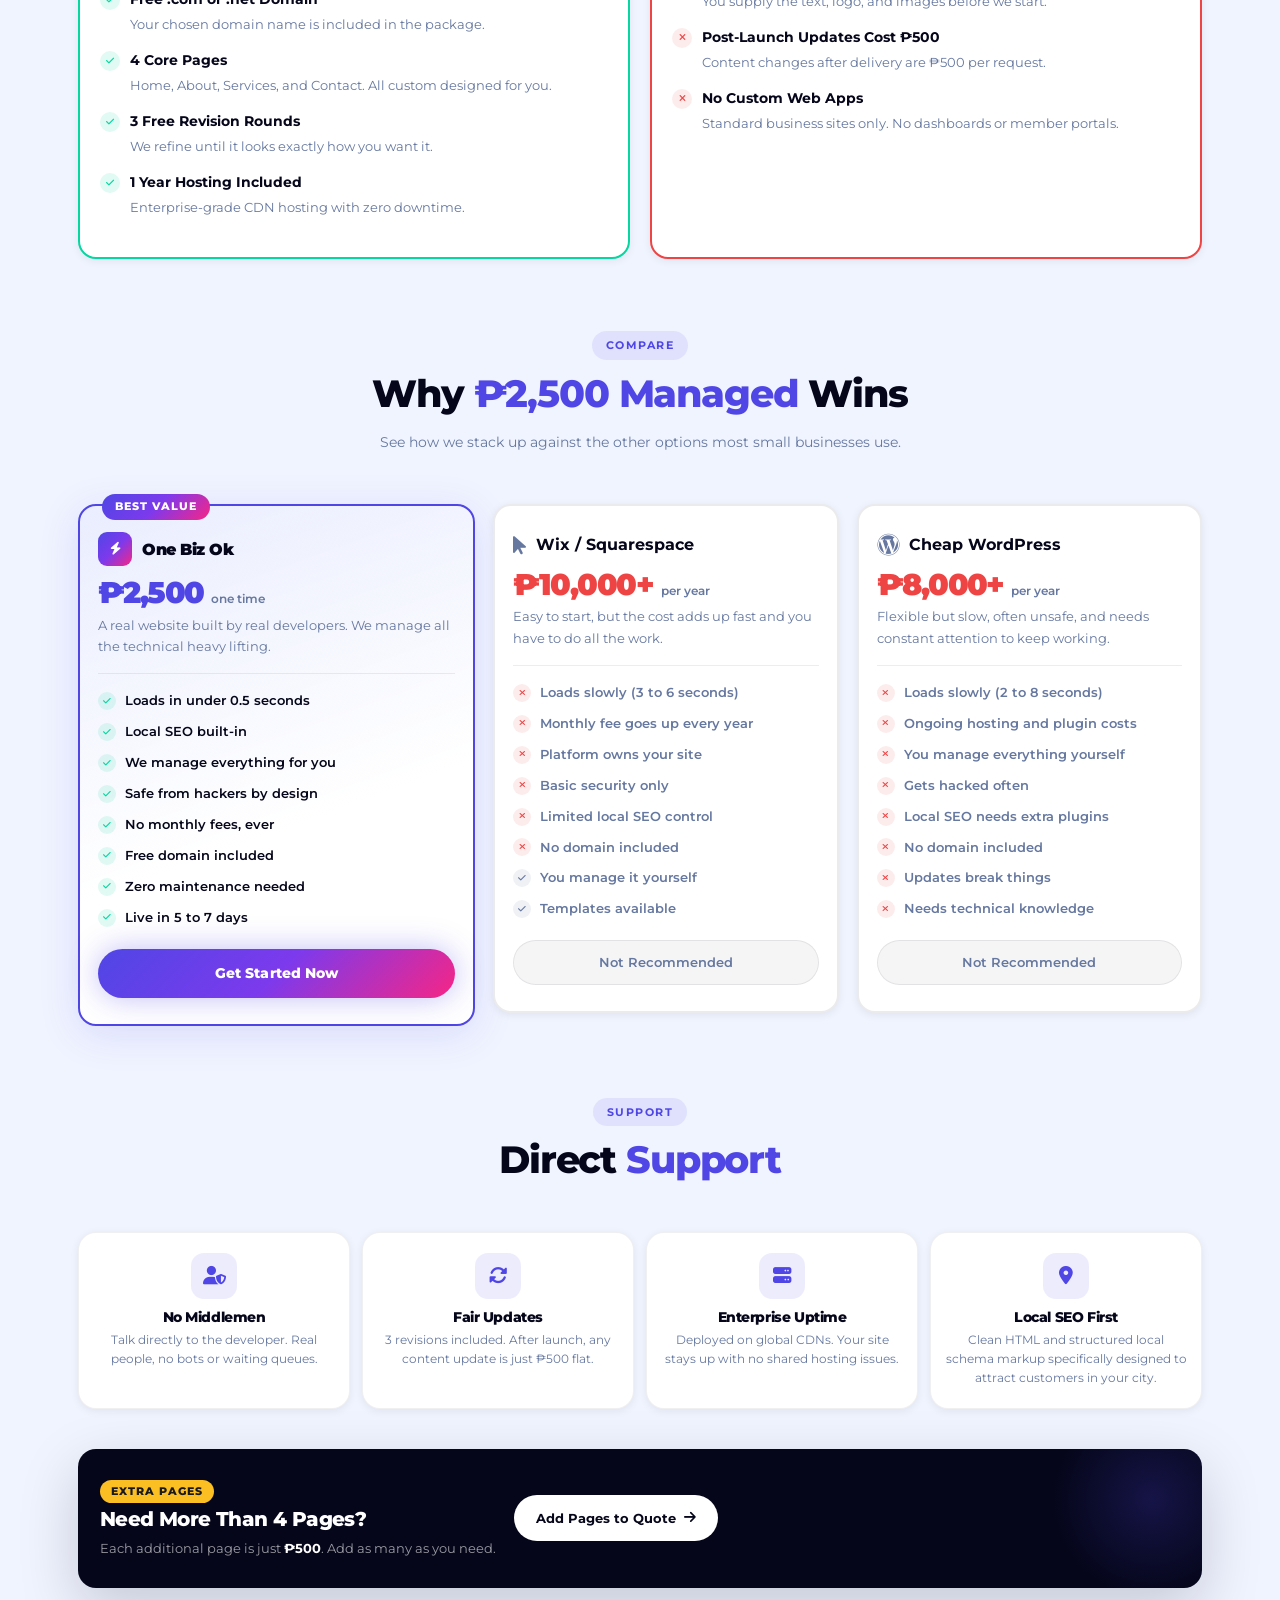
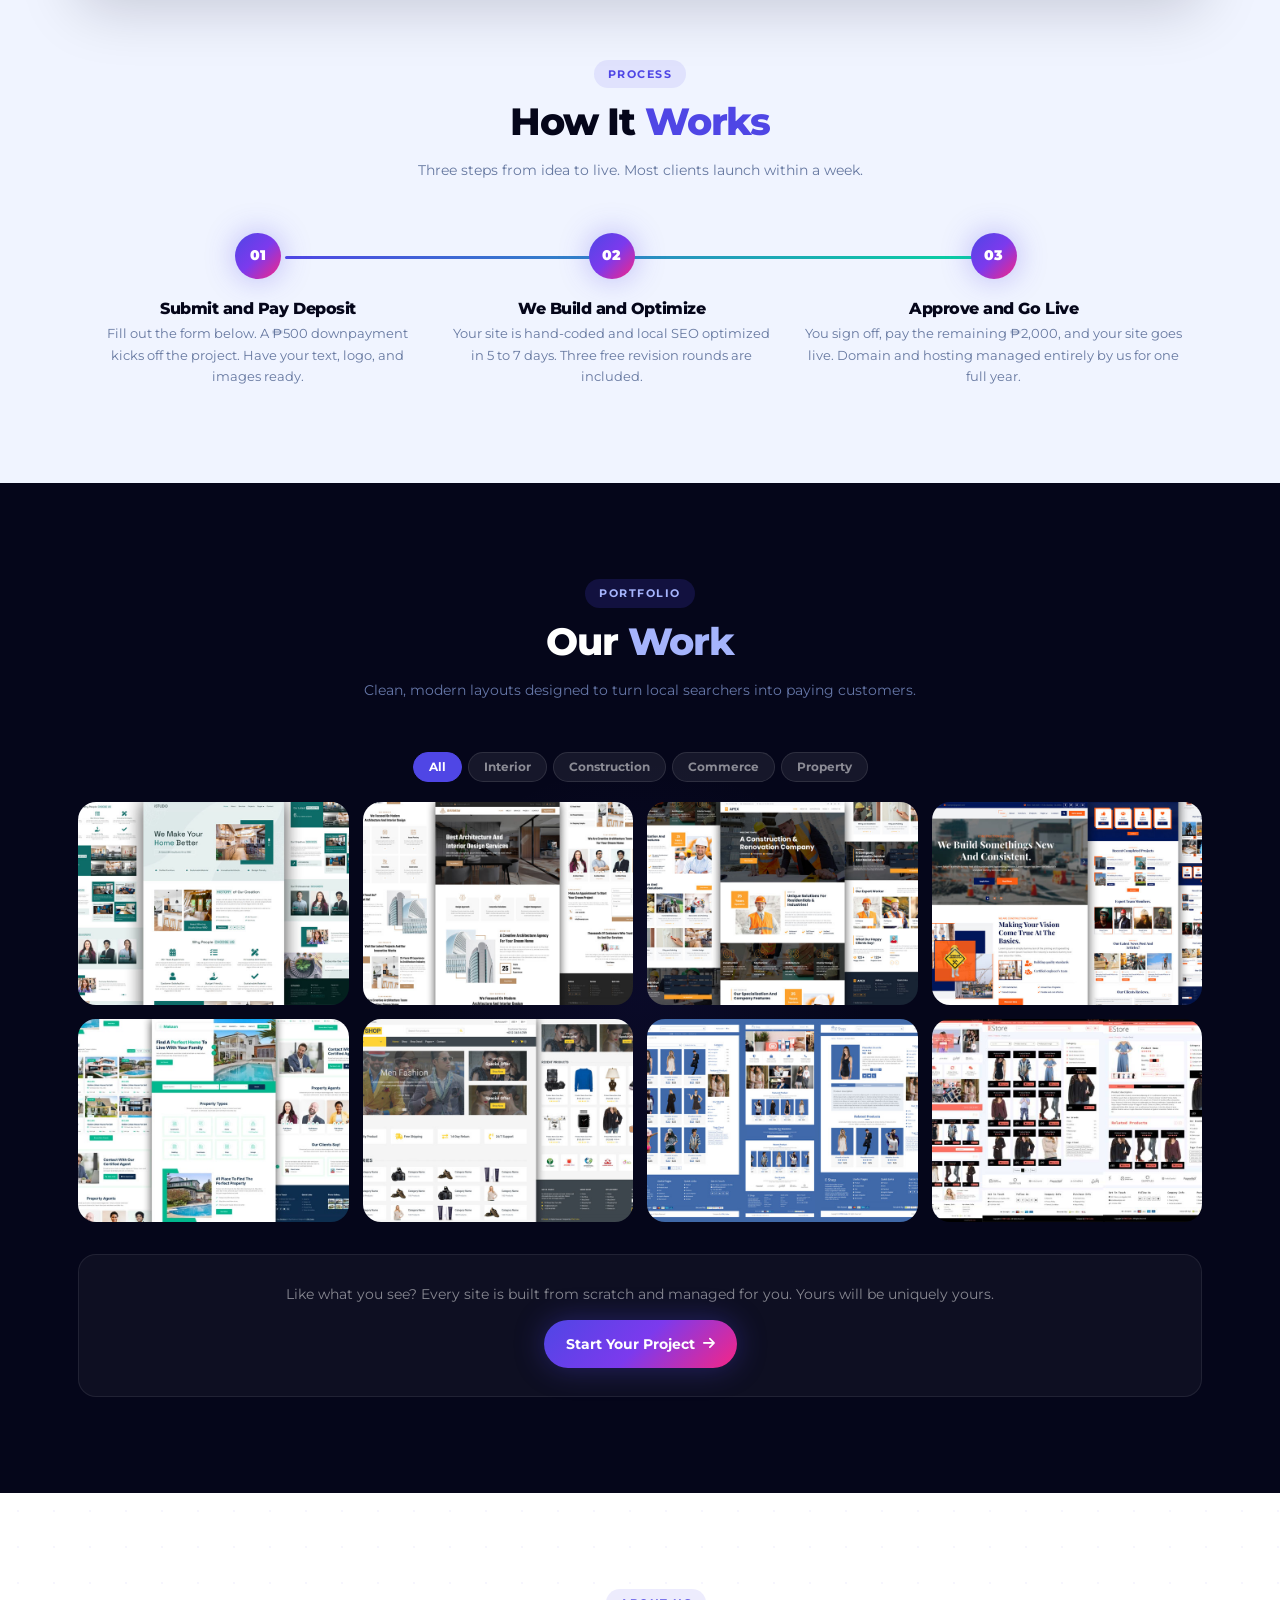
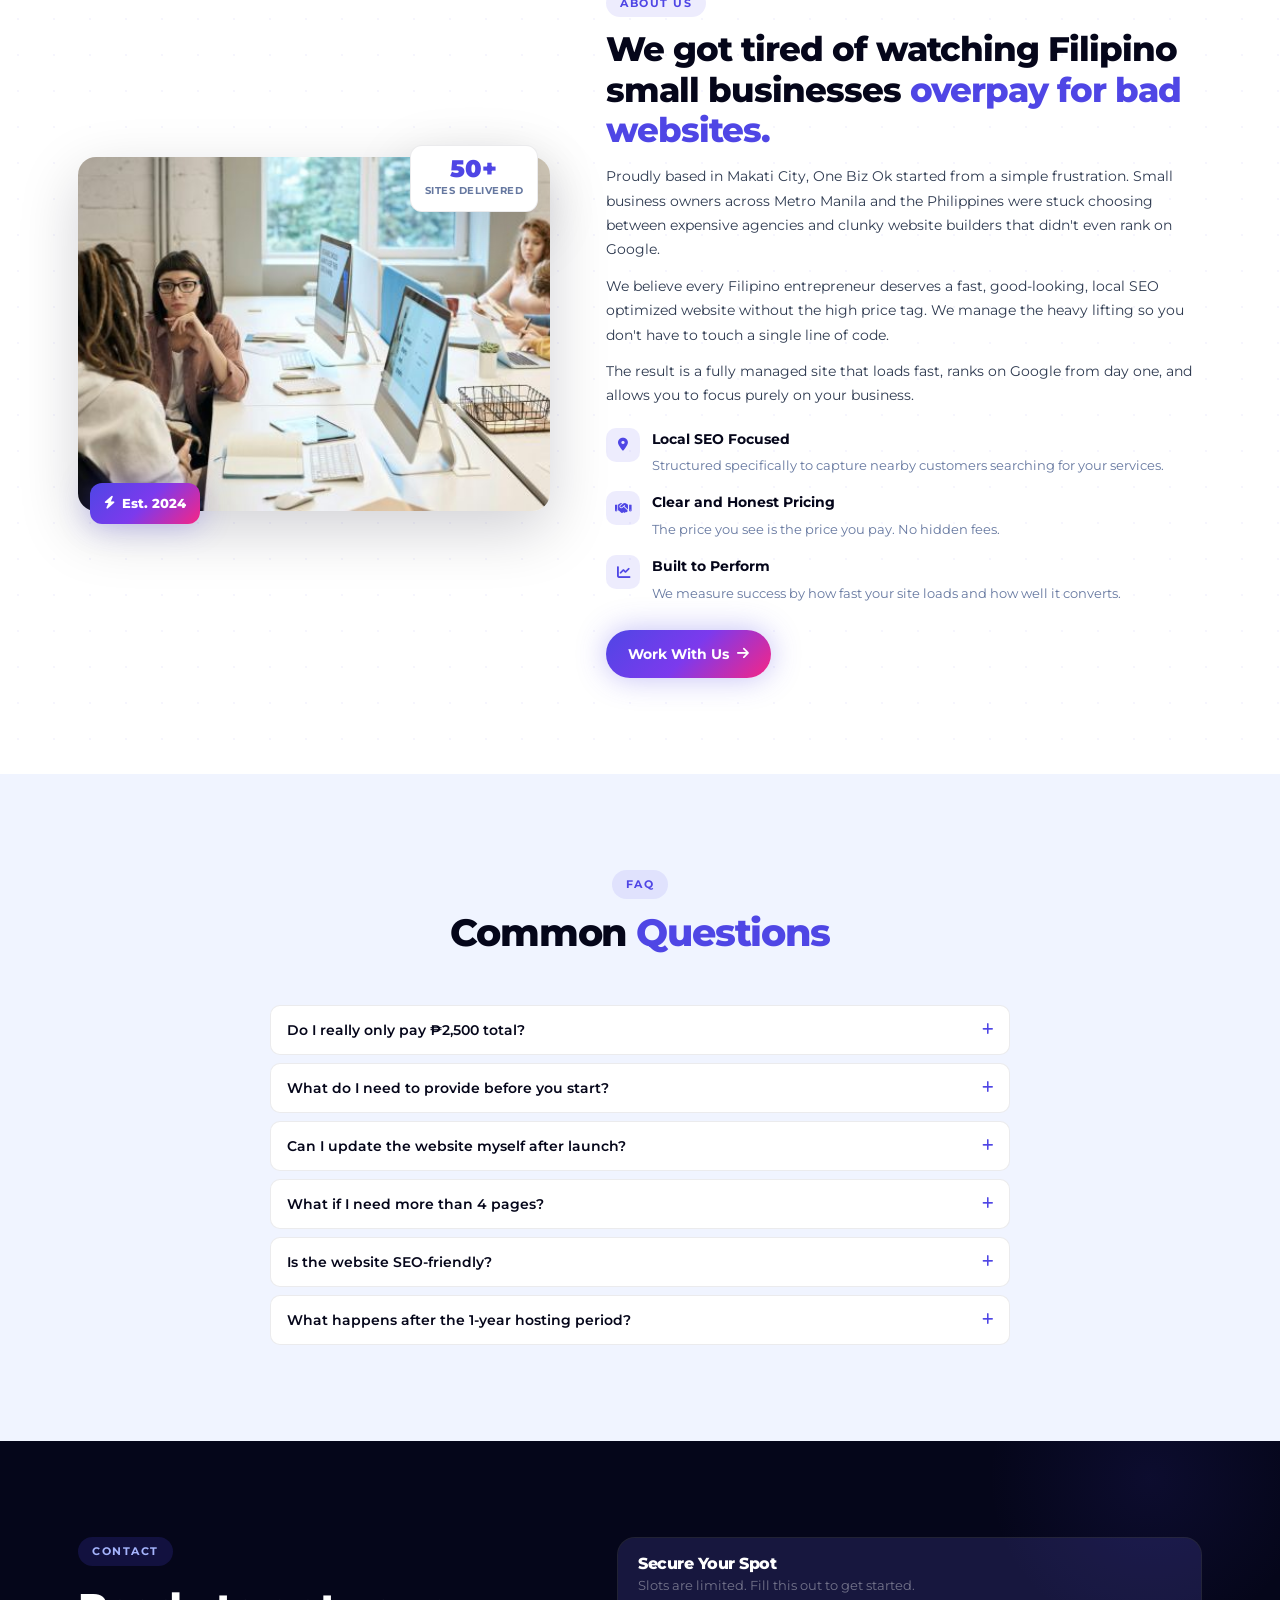
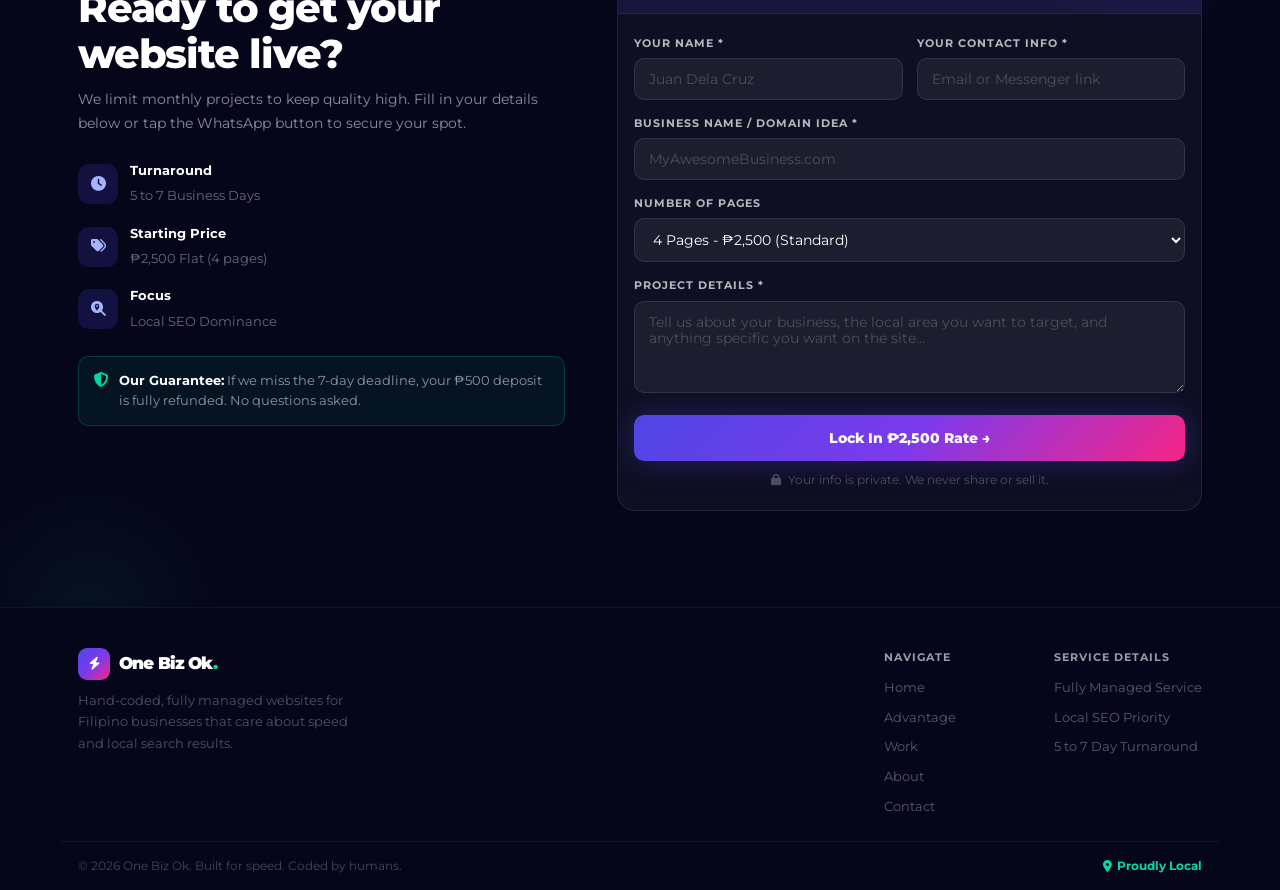
==== commit a6022701: "Update index.html" ====
--- a/index.html
+++ b/index.html
@@ -4,10 +4,10 @@
     <meta charset="UTF-8">
     <meta name="viewport" content="width=device-width, initial-scale=1.0">
     <title>One Biz Ok | ₱2,500 Custom Websites for Filipino Entrepreneurs</title>
-    <meta name="description" content="Get a fast, hand-coded custom website for just ₱2,500. ₱500 downpayment, 5-7 day turnaround, SEO-ready. Designed for Philippine SMEs.">
-    <meta name="keywords" content="affordable website design philippines, custom website ₱2500, filipino smes, fast website development, no monthly fees website">
+    <meta name="description" content="Get a fast, Local SEO optimized custom website for just ₱2,500. ₱500 downpayment, 5-7 day turnaround. Designed for Philippine SMEs.">
+    <meta name="keywords" content="affordable website design philippines, custom website ₱2500, local seo philippines, fast website development, fully managed website">
     <meta property="og:title" content="One Biz Ok | ₱2,500 Custom Websites for Pinoys">
-    <meta property="og:description" content="Fast, hand-coded websites for Filipino small businesses. One-time payment. 5-7 day delivery. Zero monthly fees.">
+    <meta property="og:description" content="Fast, hand-coded websites for Filipino small businesses. Fully managed. Local SEO ready. 5-7 day delivery.">
     <meta property="og:type" content="website">
     <meta name="robots" content="index, follow">
     <link rel="icon" type="image/png" href="favicon.png">
@@ -17,14 +17,9 @@
     <link href="https://fonts.googleapis.com/css2?family=Montserrat:ital,wght@0,400;0,500;0,600;0,700;0,800;0,900;1,400&display=swap" rel="stylesheet">
     <link rel="stylesheet" href="https://cdnjs.cloudflare.com/ajax/libs/font-awesome/6.4.0/css/all.min.css">
     <link rel="stylesheet" href="styles.css">
-    <script type="application/ld+json">
-    {"@context":"https://schema.org","@type":"ProfessionalService","name":"One Biz Ok","description":"Affordable custom website development for Filipino SMEs","priceRange":"₱2500","serviceType":"Web Development"}
-    </script>
 </head>
 <body>
 
-<div class="cursor-dot"></div>
-<div class="cursor-ring"></div>
 <div class="noise-overlay"></div>
 
 <a href="https://wa.me/639516728602" class="whatsapp-float" target="_blank" aria-label="Chat with us on WhatsApp">
@@ -58,8 +53,8 @@
     <a href="#contact" class="mobile-nav-link mobile-cta"><i class="fas fa-arrow-right" style="margin-right:10px;"></i>Get Started Now</a>
     <div class="mobile-menu-footer">
         <div class="mobile-contact-info">
-            <a href="mailto:hello@onebizok.com"><i class="fas fa-envelope"></i>hello@onebizok.com</a>
             <a href="#contact"><i class="fas fa-tags"></i>₱2,500 flat rate, 4 pages</a>
+            <a href="#contact"><i class="fas fa-map-marker-alt"></i>Local SEO Optimized</a>
         </div>
     </div>
 </div>
@@ -75,22 +70,22 @@
                 Empowering Filipino Entrepreneurs
             </div>
             <h1 class="obo-title">
-                Your Business Deserves a
+                Dominate Local Search with a
                 <span class="title-highlight">Real Website</span>
-                <span class="title-price">Starting at ₱2,500. No monthly fees. Live in 5 to 7 days.</span>
+                <span class="title-price">Starting at ₱2,500. Fully Managed. Live in 5 to 7 days.</span>
             </h1>
             <p class="obo-subtitle">
-                We write every line of code by hand. No templates. No page builders. Just a <strong>fast, clean, professional site</strong> built for your Philippine SME at a price that makes sense.
+                We write every line of code by hand to make sure your site is lightning fast and <strong>Optimized for Local SEO</strong>. We manage everything so nearby customers find your business first, without the headache of you doing it yourself.
             </p>
             <div class="obo-hero-actions">
-                <a href="#contact" class="obo-btn-primary-lg">Get My Website <i class="fas fa-arrow-right"></i></a>
+                <a href="#contact" class="obo-btn-primary-lg">Claim Your Website <i class="fas fa-arrow-right"></i></a>
                 <a href="#portfolio" class="obo-btn-ghost-lg">See Our Work <i class="fas fa-eye"></i></a>
             </div>
             
             <div class="hero-trust-badges">
-                <div class="trust-badge"><i class="fas fa-shield-alt"></i> 100% Secure & Hand-Coded</div>
+                <div class="trust-badge"><i class="fas fa-map-marked-alt"></i> Local SEO Ready</div>
+                <div class="trust-badge"><i class="fas fa-shield-alt"></i> 100% Fully Managed</div>
                 <div class="trust-badge"><i class="fas fa-handshake"></i> Risk-Free ₱500 Deposit</div>
-                <div class="trust-badge"><i class="fas fa-star"></i> Trusted by Pinoy SMEs</div>
             </div>
 
             <div class="obo-stats">
@@ -113,7 +108,7 @@
             </div>
             <p class="hero-trust">
                 <i class="fas fa-undo"></i> Money-back guarantee if we miss the deadline &nbsp;&bull;&nbsp;
-                <i class="fas fa-lock"></i> You own the code
+                <i class="fas fa-tools"></i> Zero technical skills required from you
             </p>
         </div>
     </div>
@@ -125,21 +120,23 @@
 
 <div class="obo-marquee-wrapper">
     <div class="obo-marquee">
-        <div class="marquee-track" aria-hidden="true">
+        <div class="marquee-content" aria-hidden="true">
             <span>Hand-Coded</span><span class="sep">&#10022;</span>
-            <span>5-7 Day Delivery</span><span class="sep">&#10022;</span>
-            <span>No Monthly Fees</span><span class="sep">&#10022;</span>
+            <span>Local SEO Optimized</span><span class="sep">&#10022;</span>
+            <span>Fully Managed</span><span class="sep">&#10022;</span>
             <span>Free Domain</span><span class="sep">&#10022;</span>
             <span>Enterprise Hosting</span><span class="sep">&#10022;</span>
-            <span>SEO Ready</span><span class="sep">&#10022;</span>
+            <span>Google Ready</span><span class="sep">&#10022;</span>
             <span>Mobile First</span><span class="sep">&#10022;</span>
             <span>₱2,500 Flat Rate</span><span class="sep">&#10022;</span>
+        </div>
+        <div class="marquee-content" aria-hidden="true">
             <span>Hand-Coded</span><span class="sep">&#10022;</span>
-            <span>5-7 Day Delivery</span><span class="sep">&#10022;</span>
-            <span>No Monthly Fees</span><span class="sep">&#10022;</span>
+            <span>Local SEO Optimized</span><span class="sep">&#10022;</span>
+            <span>Fully Managed</span><span class="sep">&#10022;</span>
             <span>Free Domain</span><span class="sep">&#10022;</span>
             <span>Enterprise Hosting</span><span class="sep">&#10022;</span>
-            <span>SEO Ready</span><span class="sep">&#10022;</span>
+            <span>Google Ready</span><span class="sep">&#10022;</span>
             <span>Mobile First</span><span class="sep">&#10022;</span>
             <span>₱2,500 Flat Rate</span><span class="sep">&#10022;</span>
         </div>
@@ -150,8 +147,8 @@
     <div class="obo-container">
         <div class="section-header reveal">
             <div class="section-tag">Why Us</div>
-            <h2 class="obo-section-title">The <span>"No-Bloat"</span> Advantage</h2>
-            <p class="obo-section-desc">WordPress sites are heavy and break often. Our hand-coded sites are fast, secure, and need zero upkeep from you.</p>
+            <h2 class="obo-section-title">The <span>"Locally Dominant"</span> Advantage</h2>
+            <p class="obo-section-desc">WordPress sites are heavy and break often. Our hand-coded, fully managed sites are fast, secure, and built specifically to rank in your local area with zero upkeep from you.</p>
         </div>
 
         <div class="obo-split-grid reveal">
@@ -160,8 +157,8 @@
                 <h3>What You Get</h3>
                 <p class="panel-sub">Everything you need to launch a professional online presence.</p>
                 <ul class="obo-check-list">
-                    <li><div class="check-icon green-check"><i class="fas fa-check"></i></div><div><strong>Fast Loading Pages</strong><span>Optimized for under 0.5s. Google rewards speed with better rankings.</span></div></li>
-                    <li><div class="check-icon green-check"><i class="fas fa-check"></i></div><div><strong>Safe from Hackers</strong><span>No database means there is nothing for hackers to break into.</span></div></li>
+                    <li><div class="check-icon green-check"><i class="fas fa-check"></i></div><div><strong>Hyper-Local SEO</strong><span>We optimize your code with local schema so neighbors find you first on Google.</span></div></li>
+                    <li><div class="check-icon green-check"><i class="fas fa-check"></i></div><div><strong>Fully Managed Service</strong><span>You run your business; we handle the website, hosting, and code entirely.</span></div></li>
                     <li><div class="check-icon green-check"><i class="fas fa-check"></i></div><div><strong>Free .com or .net Domain</strong><span>Your chosen domain name is included in the package.</span></div></li>
                     <li><div class="check-icon green-check"><i class="fas fa-check"></i></div><div><strong>4 Core Pages</strong><span>Home, About, Services, and Contact. All custom designed for you.</span></div></li>
                     <li><div class="check-icon green-check"><i class="fas fa-check"></i></div><div><strong>3 Free Revision Rounds</strong><span>We refine until it looks exactly how you want it.</span></div></li>
@@ -184,7 +181,7 @@
 
         <div class="section-header reveal" style="margin-top:72px;">
             <div class="section-tag">Compare</div>
-            <h2 class="obo-section-title">Why <span>₱2,500 Custom</span> Wins</h2>
+            <h2 class="obo-section-title">Why <span>₱2,500 Managed</span> Wins</h2>
             <p class="obo-section-desc">See how we stack up against the other options most small businesses use.</p>
         </div>
         <div class="compare-cards reveal">
@@ -196,13 +193,13 @@
                     <span style="font-weight:900;font-size:0.97rem;letter-spacing:-0.03em;">One Biz Ok</span>
                 </div>
                 <div class="compare-price">₱2,500 <span>one time</span></div>
-                <p class="compare-desc">A real website built by real developers. You pay once and own it forever.</p>
+                <p class="compare-desc">A real website built by real developers. We manage all the technical heavy lifting.</p>
                 <ul class="compare-list">
                     <li><i class="fas fa-check"></i> Loads in under 0.5 seconds</li>
+                    <li><i class="fas fa-check"></i> Local SEO built-in</li>
+                    <li><i class="fas fa-check"></i> We manage everything for you</li>
+                    <li><i class="fas fa-check"></i> Safe from hackers by design</li>
                     <li><i class="fas fa-check"></i> No monthly fees, ever</li>
-                    <li><i class="fas fa-check"></i> You fully own the code</li>
-                    <li><i class="fas fa-check"></i> Safe from hackers by design</li>
-                    <li><i class="fas fa-check"></i> SEO built into the code</li>
                     <li><i class="fas fa-check"></i> Free domain included</li>
                     <li><i class="fas fa-check"></i> Zero maintenance needed</li>
                     <li><i class="fas fa-check"></i> Live in 5 to 7 days</li>
@@ -216,13 +213,13 @@
                     <span style="font-weight:700;font-size:0.97rem;">Wix / Squarespace</span>
                 </div>
                 <div class="compare-price compare-price-bad">₱10,000+ <span>per year</span></div>
-                <p class="compare-desc">Easy to start, but the cost adds up fast and you never truly own anything.</p>
+                <p class="compare-desc">Easy to start, but the cost adds up fast and you have to do all the work.</p>
                 <ul class="compare-list compare-list-bad">
                     <li><i class="fas fa-times"></i> Loads slowly (3 to 6 seconds)</li>
                     <li><i class="fas fa-times"></i> Monthly fee goes up every year</li>
                     <li><i class="fas fa-times"></i> Platform owns your site</li>
                     <li><i class="fas fa-times"></i> Basic security only</li>
-                    <li><i class="fas fa-times"></i> Limited SEO control</li>
+                    <li><i class="fas fa-times"></i> Limited local SEO control</li>
                     <li><i class="fas fa-times"></i> No domain included</li>
                     <li><i class="fas fa-check compare-neutral"></i> You manage it yourself</li>
                     <li><i class="fas fa-check compare-neutral"></i> Templates available</li>
@@ -242,7 +239,7 @@
                     <li><i class="fas fa-times"></i> Ongoing hosting and plugin costs</li>
                     <li><i class="fas fa-times"></i> You manage everything yourself</li>
                     <li><i class="fas fa-times"></i> Gets hacked often</li>
-                    <li><i class="fas fa-times"></i> SEO needs extra plugins</li>
+                    <li><i class="fas fa-times"></i> Local SEO needs extra plugins</li>
                     <li><i class="fas fa-times"></i> No domain included</li>
                     <li><i class="fas fa-times"></i> Updates break things</li>
                     <li><i class="fas fa-times"></i> Needs technical knowledge</li>
@@ -260,7 +257,7 @@
             <div class="obo-support-card"><div class="support-icon-wrap"><i class="fas fa-user-shield"></i></div><h3>No Middlemen</h3><p>Talk directly to the developer. Real people, no bots or waiting queues.</p></div>
             <div class="obo-support-card"><div class="support-icon-wrap"><i class="fas fa-sync-alt"></i></div><h3>Fair Updates</h3><p>3 revisions included. After launch, any content update is just ₱500 flat.</p></div>
             <div class="obo-support-card"><div class="support-icon-wrap"><i class="fas fa-server"></i></div><h3>Enterprise Uptime</h3><p>Deployed on global CDNs. Your site stays up with no shared hosting issues.</p></div>
-            <div class="obo-support-card"><div class="support-icon-wrap"><i class="fas fa-search"></i></div><h3>SEO-First Code</h3><p>Clean HTML, schema markup, and fast load speeds. Exactly what Google wants.</p></div>
+            <div class="obo-support-card"><div class="support-icon-wrap"><i class="fas fa-map-marker-alt"></i></div><h3>Local SEO First</h3><p>Clean HTML and structured local schema markup specifically designed to attract customers in your city.</p></div>
         </div>
 
         <div class="obo-upsell-banner reveal">
@@ -268,7 +265,7 @@
             <div class="obo-upsell-content">
                 <div class="upsell-tag">Extra Pages</div>
                 <h3>Need More Than 4 Pages?</h3>
-                <p>Each additional page is just <strong>₱1,000</strong>. Add as many as you need.</p>
+                <p>Each additional page is just <strong>₱500</strong>. Add as many as you need.</p>
             </div>
             <a href="#contact" class="obo-btn-upsell">Add Pages to Quote <i class="fas fa-arrow-right"></i></a>
         </div>
@@ -289,15 +286,15 @@
             <div class="obo-step">
                 <div class="obo-step-num">02</div>
                 <div class="step-content">
-                    <h4>We Write the Code</h4>
-                    <p>Your site is hand-coded in 5 to 7 days. Three free revision rounds are included.</p>
+                    <h4>We Build and Optimize</h4>
+                    <p>Your site is hand-coded and local SEO optimized in 5 to 7 days. Three free revision rounds are included.</p>
                 </div>
             </div>
             <div class="obo-step">
                 <div class="obo-step-num">03</div>
                 <div class="step-content">
                     <h4>Approve and Go Live</h4>
-                    <p>You sign off, pay the remaining ₱2,000, and your site goes live. Domain and hosting handled for one full year.</p>
+                    <p>You sign off, pay the remaining ₱2,000, and your site goes live. Domain and hosting managed entirely by us for one full year.</p>
                 </div>
             </div>
         </div>
@@ -310,7 +307,7 @@
         <div class="section-header reveal">
             <div class="section-tag light-tag">Portfolio</div>
             <h2 class="obo-section-title light-title">Our <span>Work</span></h2>
-            <p class="obo-section-desc light-desc">Clean, modern layouts designed to turn visitors into paying customers.</p>
+            <p class="obo-section-desc light-desc">Clean, modern layouts designed to turn local searchers into paying customers.</p>
         </div>
         <div class="portfolio-filter reveal">
             <button class="filter-btn active" data-filter="all">All</button>
@@ -330,7 +327,7 @@
             <div class="obo-portfolio-item" onclick="openLightbox(7)" data-category="ecommerce"><img src="images/demo/ecommerce-html-template.jpg" alt="Ecommerce Website" loading="lazy"><div class="obo-overlay"><div class="overlay-content"><div class="overlay-circle"><i class="fas fa-eye"></i></div><h4>Modern Store</h4><span class="overlay-tag">Commerce</span></div></div></div>
         </div>
         <div class="portfolio-cta reveal">
-            <p>Like what you see? Every site is built from scratch. Yours will be uniquely yours.</p>
+            <p>Like what you see? Every site is built from scratch and managed for you. Yours will be uniquely yours.</p>
             <a href="#contact" class="obo-btn-primary">Start Your Project <i class="fas fa-arrow-right"></i></a>
         </div>
     </div>
@@ -350,11 +347,11 @@
             <div class="about-content-col reveal reveal-delay-1">
                 <div class="section-tag">About Us</div>
                 <h2 class="about-title">We got tired of watching Filipino small businesses <span>overpay for bad websites.</span></h2>
-                <p class="about-text">Proudly based in Makati City, One Biz Ok started from a simple frustration. Small business owners across Metro Manila and the Philippines were stuck choosing between expensive agencies and clunky website builders that looked anything but professional.</p>
-                <p class="about-text">We believe every Filipino entrepreneur deserves a fast, good-looking, well-built website without the high price tag. So we skip the templates and page builders entirely. Every line of code is written by hand.</p>
-                <p class="about-text">The result is a site that loads fast, ranks on Google from day one, and never needs maintenance from your end.</p>
+                <p class="about-text">Proudly based in Makati City, One Biz Ok started from a simple frustration. Small business owners across Metro Manila and the Philippines were stuck choosing between expensive agencies and clunky website builders that didn't even rank on Google.</p>
+                <p class="about-text">We believe every Filipino entrepreneur deserves a fast, good-looking, local SEO optimized website without the high price tag. We manage the heavy lifting so you don't have to touch a single line of code.</p>
+                <p class="about-text">The result is a fully managed site that loads fast, ranks on Google from day one, and allows you to focus purely on your business.</p>
                 <div class="about-values">
-                    <div class="value-item"><div class="value-icon"><i class="fas fa-code"></i></div><div><strong>Hand-Coded Everything</strong><span>Every line written by a real developer, not a website generator.</span></div></div>
+                    <div class="value-item"><div class="value-icon"><i class="fas fa-map-marker-alt"></i></div><div><strong>Local SEO Focused</strong><span>Structured specifically to capture nearby customers searching for your services.</span></div></div>
                     <div class="value-item"><div class="value-icon"><i class="fas fa-handshake"></i></div><div><strong>Clear and Honest Pricing</strong><span>The price you see is the price you pay. No hidden fees.</span></div></div>
                     <div class="value-item"><div class="value-icon"><i class="fas fa-chart-line"></i></div><div><strong>Built to Perform</strong><span>We measure success by how fast your site loads and how well it converts.</span></div></div>
                 </div>
@@ -372,11 +369,11 @@
         </div>
         <div class="faq-grid reveal">
             <div class="faq-item"><button class="faq-question"><span>Do I really only pay ₱2,500 total?</span><i class="fas fa-plus faq-icon"></i></button><div class="faq-answer"><p>Yes. ₱500 downpayment to start, ₱2,000 on delivery before launch. After that, hosting renewal is a small annual fee (usually ₱800 to ₱1,500 per year). Content updates after launch are ₱500 per request. No monthly subscriptions, ever.</p></div></div>
-            <div class="faq-item"><button class="faq-question"><span>What do I need to provide before you start?</span><i class="fas fa-plus faq-icon"></i></button><div class="faq-answer"><p>Your business name, the text content for each page, your logo (or we will use a simple text logo), and any images you want to use. The more detail you give us, the better the first draft will be.</p></div></div>
-            <div class="faq-item"><button class="faq-question"><span>Can I update the website myself after launch?</span><i class="fas fa-plus faq-icon"></i></button><div class="faq-answer"><p>Not directly. There is no CMS login. This is by design. Static code cannot be accidentally broken. Any updates are handled by us for ₱500 per request, usually done within 24 to 48 hours.</p></div></div>
-            <div class="faq-item"><button class="faq-question"><span>What if I need more than 4 pages?</span><i class="fas fa-plus faq-icon"></i></button><div class="faq-answer"><p>No problem. Additional pages are ₱1,000 each. Just mention it when you fill in the project form and we will add it to your quote before you pay the deposit.</p></div></div>
-            <div class="faq-item"><button class="faq-question"><span>Is the website SEO-friendly?</span><i class="fas fa-plus faq-icon"></i></button><div class="faq-answer"><p>Yes. Every site includes proper semantic HTML, meta tags, Open Graph tags, structured data (schema markup), mobile optimization, and fast load speeds. These are all the technical SEO foundations Google looks for.</p></div></div>
-            <div class="faq-item"><button class="faq-question"><span>What happens after the 1-year hosting period?</span><i class="fas fa-plus faq-icon"></i></button><div class="faq-answer"><p>We will notify you 30 days before it expires. Renewal is a small annual fee covering your domain and hosting. Most clients renew for under ₱1,500 per year. You can also take the code and host it yourself anywhere you like.</p></div></div>
+            <div class="faq-item"><button class="faq-question"><span>What do I need to provide before you start?</span><i class="fas fa-plus faq-icon"></i></button><div class="faq-answer"><p>Your business name, the text content for each page, your logo (or we will use a simple text logo), and any images you want to use. The more detail you give us, the better the local SEO optimization will be.</p></div></div>
+            <div class="faq-item"><button class="faq-question"><span>Can I update the website myself after launch?</span><i class="fas fa-plus faq-icon"></i></button><div class="faq-answer"><p>Not directly, because we fully manage the code for you to ensure top speed and security. Any updates are handled by us for ₱500 per request, usually done within 24 to 48 hours.</p></div></div>
+            <div class="faq-item"><button class="faq-question"><span>What if I need more than 4 pages?</span><i class="fas fa-plus faq-icon"></i></button><div class="faq-answer"><p>No problem. Additional pages are ₱500 each. Just select it when you fill in the project form and we will adjust your quote before you pay the deposit.</p></div></div>
+            <div class="faq-item"><button class="faq-question"><span>Is the website SEO-friendly?</span><i class="fas fa-plus faq-icon"></i></button><div class="faq-answer"><p>Absolutely. Every site is packed with proper semantic HTML, meta tags, local schema markup, mobile optimization, and blazing fast load speeds to dominate local search results.</p></div></div>
+            <div class="faq-item"><button class="faq-question"><span>What happens after the 1-year hosting period?</span><i class="fas fa-plus faq-icon"></i></button><div class="faq-answer"><p>We will notify you 30 days before it expires. Renewal is a small annual fee covering your domain and hosting. Most clients renew for under ₱1,500 per year.</p></div></div>
         </div>
     </div>
 </section>
@@ -389,12 +386,11 @@
             <div class="contact-info reveal">
                 <div class="section-tag light-tag">Contact</div>
                 <h2>Ready to get your<br>website live?</h2>
-                <p>We limit monthly projects to keep quality high. Fill in your details below or contact us via WhatsApp to secure your spot.</p>
+                <p>We limit monthly projects to keep quality high. Fill in your details below or tap the WhatsApp button to secure your spot.</p>
                 <div class="contact-methods">
-                    <div class="contact-method"><div class="method-icon"><i class="fas fa-envelope"></i></div><div><strong>Email Us</strong><span>hello@onebizok.com</span></div></div>
-                    <div class="contact-method"><div class="method-icon"><i class="fab fa-whatsapp"></i></div><div><strong>WhatsApp</strong><span>0951 672 8602</span></div></div>
                     <div class="contact-method"><div class="method-icon"><i class="fas fa-clock"></i></div><div><strong>Turnaround</strong><span>5 to 7 Business Days</span></div></div>
                     <div class="contact-method"><div class="method-icon"><i class="fas fa-tags"></i></div><div><strong>Starting Price</strong><span>₱2,500 Flat (4 pages)</span></div></div>
+                    <div class="contact-method"><div class="method-icon"><i class="fas fa-search-location"></i></div><div><strong>Focus</strong><span>Local SEO Dominance</span></div></div>
                 </div>
                 <div class="contact-guarantee">
                     <i class="fas fa-shield-alt"></i>
@@ -415,8 +411,8 @@
                             <input type="text" name="name" placeholder="Juan Dela Cruz" required autocomplete="name">
                         </div>
                         <div class="input-group">
-                            <label>Your Email *</label>
-                            <input type="email" name="email" placeholder="juan@example.com" required autocomplete="email">
+                            <label>Your Contact Info *</label>
+                            <input type="text" name="contact_info" placeholder="Email or Messenger link" required>
                         </div>
                     </div>
                     <div class="input-group">
@@ -427,14 +423,14 @@
                         <label>Number of Pages</label>
                         <select name="pages">
                             <option value="4 pages - ₱2,500">4 Pages - ₱2,500 (Standard)</option>
-                            <option value="5 pages - ₱3,500">5 Pages - ₱3,500</option>
-                            <option value="6 pages - ₱4,500">6 Pages - ₱4,500</option>
+                            <option value="5 pages - ₱3,000">5 Pages - ₱3,000</option>
+                            <option value="6 pages - ₱3,500">6 Pages - ₱3,500</option>
                             <option value="7+ pages - custom">7+ Pages - Custom Quote</option>
                         </select>
                     </div>
                     <div class="input-group">
                         <label>Project Details *</label>
-                        <textarea name="message" placeholder="Tell us about your business, what you do, who your customers are, and anything specific you want on the site..." rows="4" required></textarea>
+                        <textarea name="message" placeholder="Tell us about your business, the local area you want to target, and anything specific you want on the site..." rows="4" required></textarea>
                     </div>
                     <button type="submit" class="obo-btn-submit">
                         <span id="btn-text">Lock In ₱2,500 Rate &rarr;</span>
@@ -454,7 +450,7 @@
                 <span class="logo-icon"><i class="fas fa-bolt"></i></span>
                 <span class="logo-text">One Biz Ok<span class="logo-dot">.</span></span>
             </a>
-            <p>Hand-coded websites for Filipino businesses that care about speed and results.</p>
+            <p>Hand-coded, fully managed websites for Filipino businesses that care about speed and local search results.</p>
         </div>
         <div class="footer-links">
             <div class="footer-col">
@@ -466,16 +462,16 @@
                 <a href="#contact">Contact</a>
             </div>
             <div class="footer-col">
-                <strong>Contact</strong>
-                <a href="mailto:hello@onebizok.com">hello@onebizok.com</a>
-                <a href="https://wa.me/639516728602" target="_blank">WhatsApp: 0951 672 8602</a>
+                <strong>Service Details</strong>
+                <span>Fully Managed Service</span>
+                <span>Local SEO Priority</span>
                 <span>5 to 7 Day Turnaround</span>
             </div>
         </div>
     </div>
     <div class="footer-bottom">
         <p>&copy; <span id="year"></span> One Biz Ok. Built for speed. Coded by humans.</p>
-        <p class="footer-badge"><i class="fas fa-bolt"></i> 100% Hand-Coded</p>
+        <p class="footer-badge"><i class="fas fa-map-marker-alt"></i> Proudly Local</p>
     </div>
 </footer>
 
@@ -506,7 +502,7 @@
             <span class="spark spark-4"></span>
         </div>
         <h3 id="successPopupTitle">Hello!</h3>
-        <p id="successPopupMsg">We have received your request and will be in touch soon.</p>
+        <p id="successPopupMsg">Your slot is confirmed! We will send you the requirements and the invoice shortly to get things started.</p>
         <div class="success-slot-badge">
             <i class="fas fa-fire"></i>
             <span id="successSlotText">Slots are limited. Thank you for securing yours.</span>
@@ -514,7 +510,7 @@
         <div class="success-steps">
             <div class="success-step"><div class="ss-num">1</div><div class="ss-text">Request received</div></div>
             <div class="success-step-line"></div>
-            <div class="success-step"><div class="ss-num">2</div><div class="ss-text">We confirm your slot</div></div>
+            <div class="success-step"><div class="ss-num">2</div><div class="ss-text">Requirements sent</div></div>
             <div class="success-step-line"></div>
             <div class="success-step"><div class="ss-num">3</div><div class="ss-text">Build starts</div></div>
         </div>
--- a/styles.css
+++ b/styles.css
@@ -1713,3 +1713,66 @@
 @media (min-width: 768px) {
     .scroll-top { bottom: 26px; right: 24px; }
 }
+
+/* ===========================
+   NEW ADDITIONS: WHATSAPP & TRUST BADGES
+   =========================== */
+
+/* WhatsApp Floating Button */
+.whatsapp-float {
+    position: fixed;
+    bottom: 24px;
+    left: 24px;
+    width: 60px;
+    height: 60px;
+    background-color: #25d366;
+    color: #fff;
+    border-radius: 50px;
+    text-align: center;
+    font-size: 32px;
+    box-shadow: 2px 2px 12px rgba(0,0,0,0.25);
+    z-index: 1000;
+    display: flex;
+    align-items: center;
+    justify-content: center;
+    transition: transform 0.3s cubic-bezier(0.4, 0, 0.2, 1);
+}
+.whatsapp-float:hover {
+    transform: scale(1.1);
+    color: #fff;
+}
+@media (max-width: 768px) {
+    .whatsapp-float {
+        bottom: 20px;
+        left: 16px;
+        width: 50px;
+        height: 50px;
+        font-size: 26px;
+    }
+}
+
+/* Trust Badges in Hero */
+.hero-trust-badges {
+    display: flex;
+    justify-content: center;
+    gap: 12px;
+    margin-top: 24px;
+    margin-bottom: 32px;
+    flex-wrap: wrap;
+}
+.trust-badge {
+    display: flex;
+    align-items: center;
+    gap: 6px;
+    background: rgba(5, 6, 26, 0.04);
+    border: 1px solid rgba(5, 6, 26, 0.08);
+    color: var(--text-main);
+    padding: 6px 14px;
+    border-radius: 50px;
+    font-size: 0.78rem;
+    font-weight: 700;
+}
+.trust-badge i {
+    color: var(--primary);
+    font-size: 0.9rem;
+}
